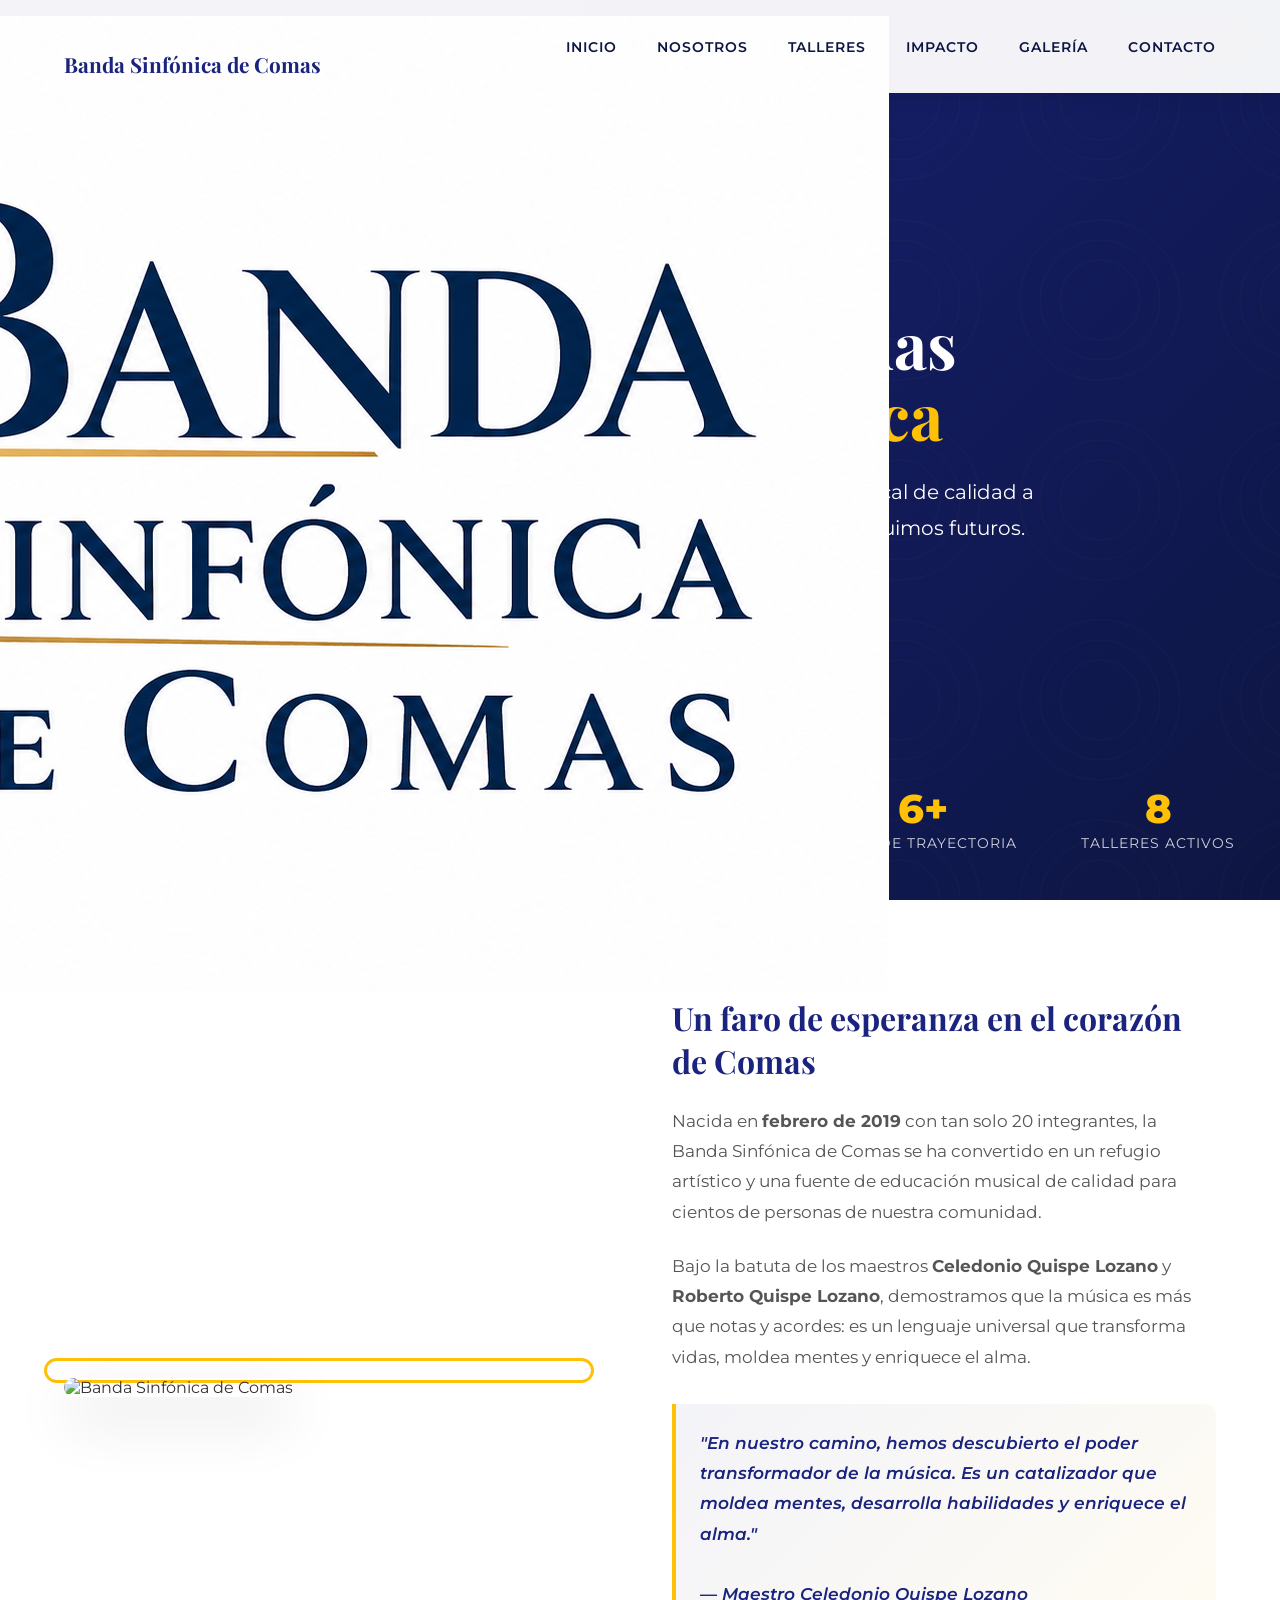
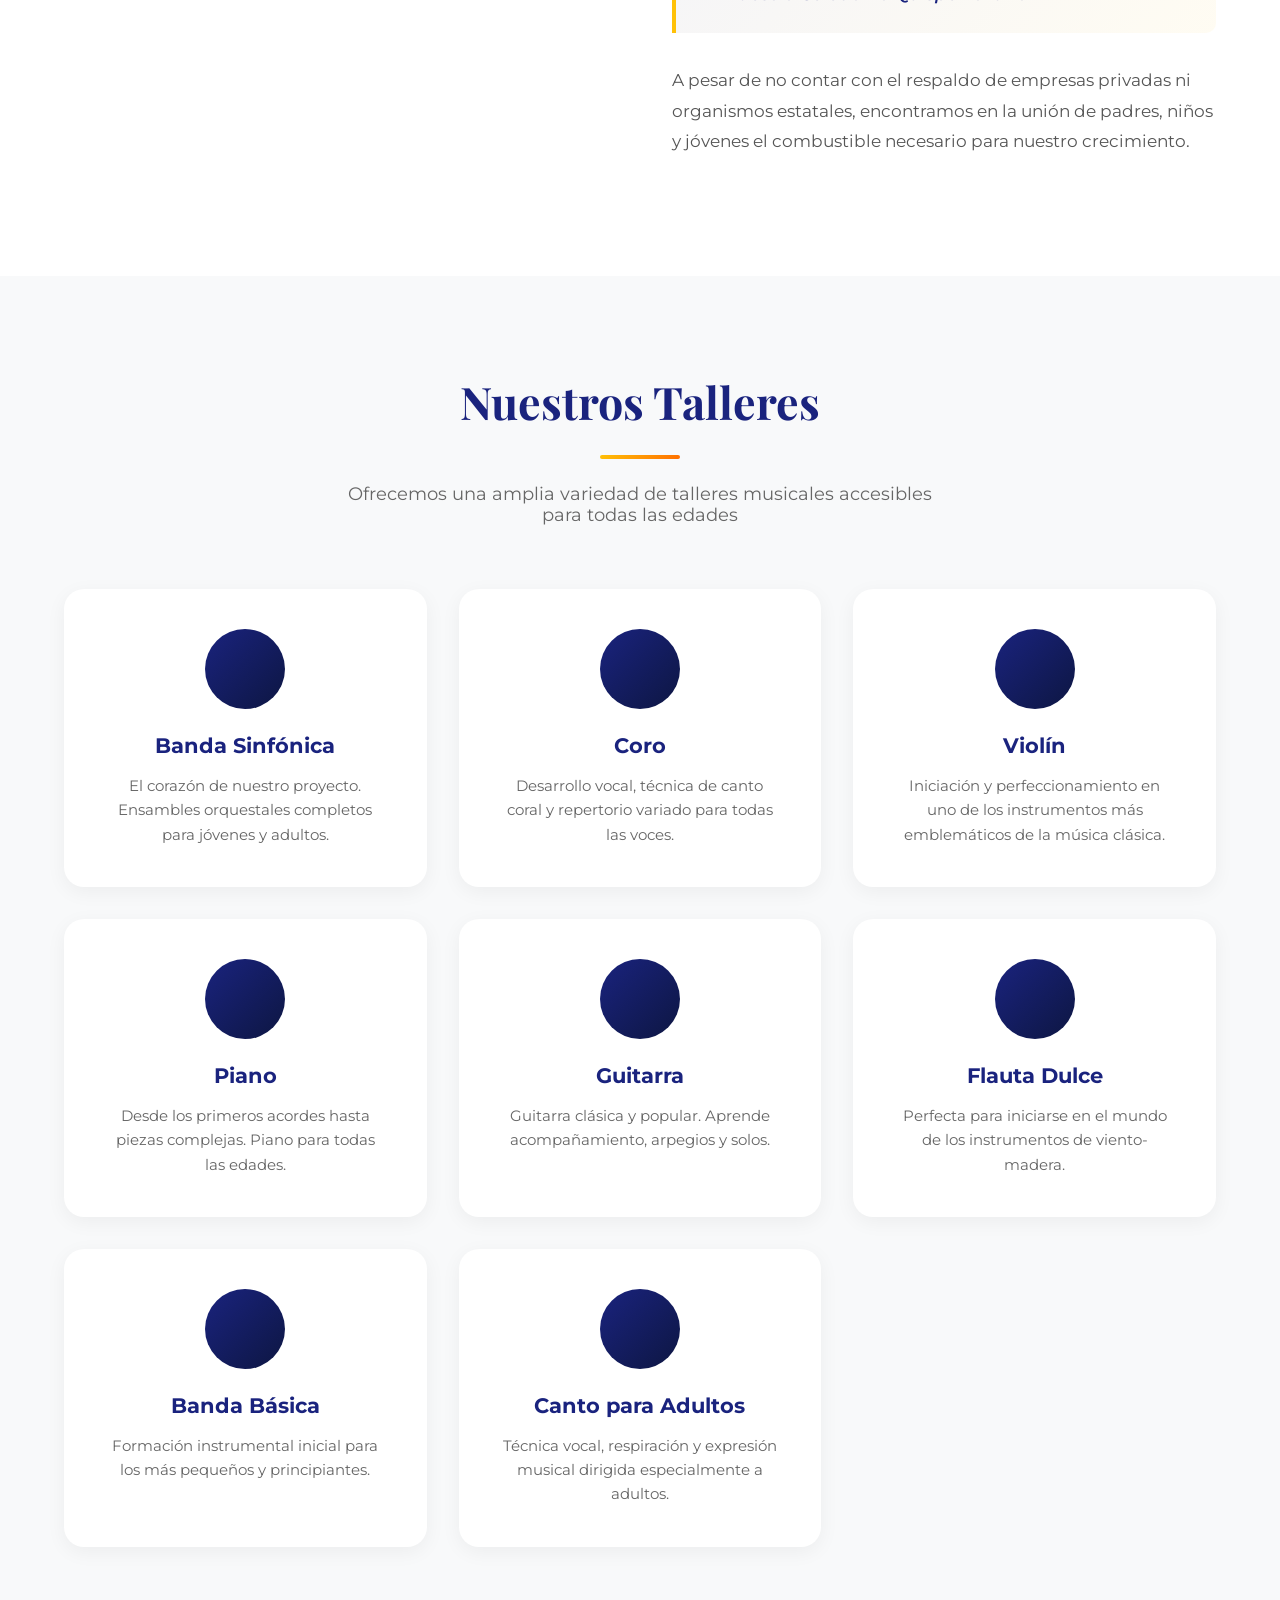
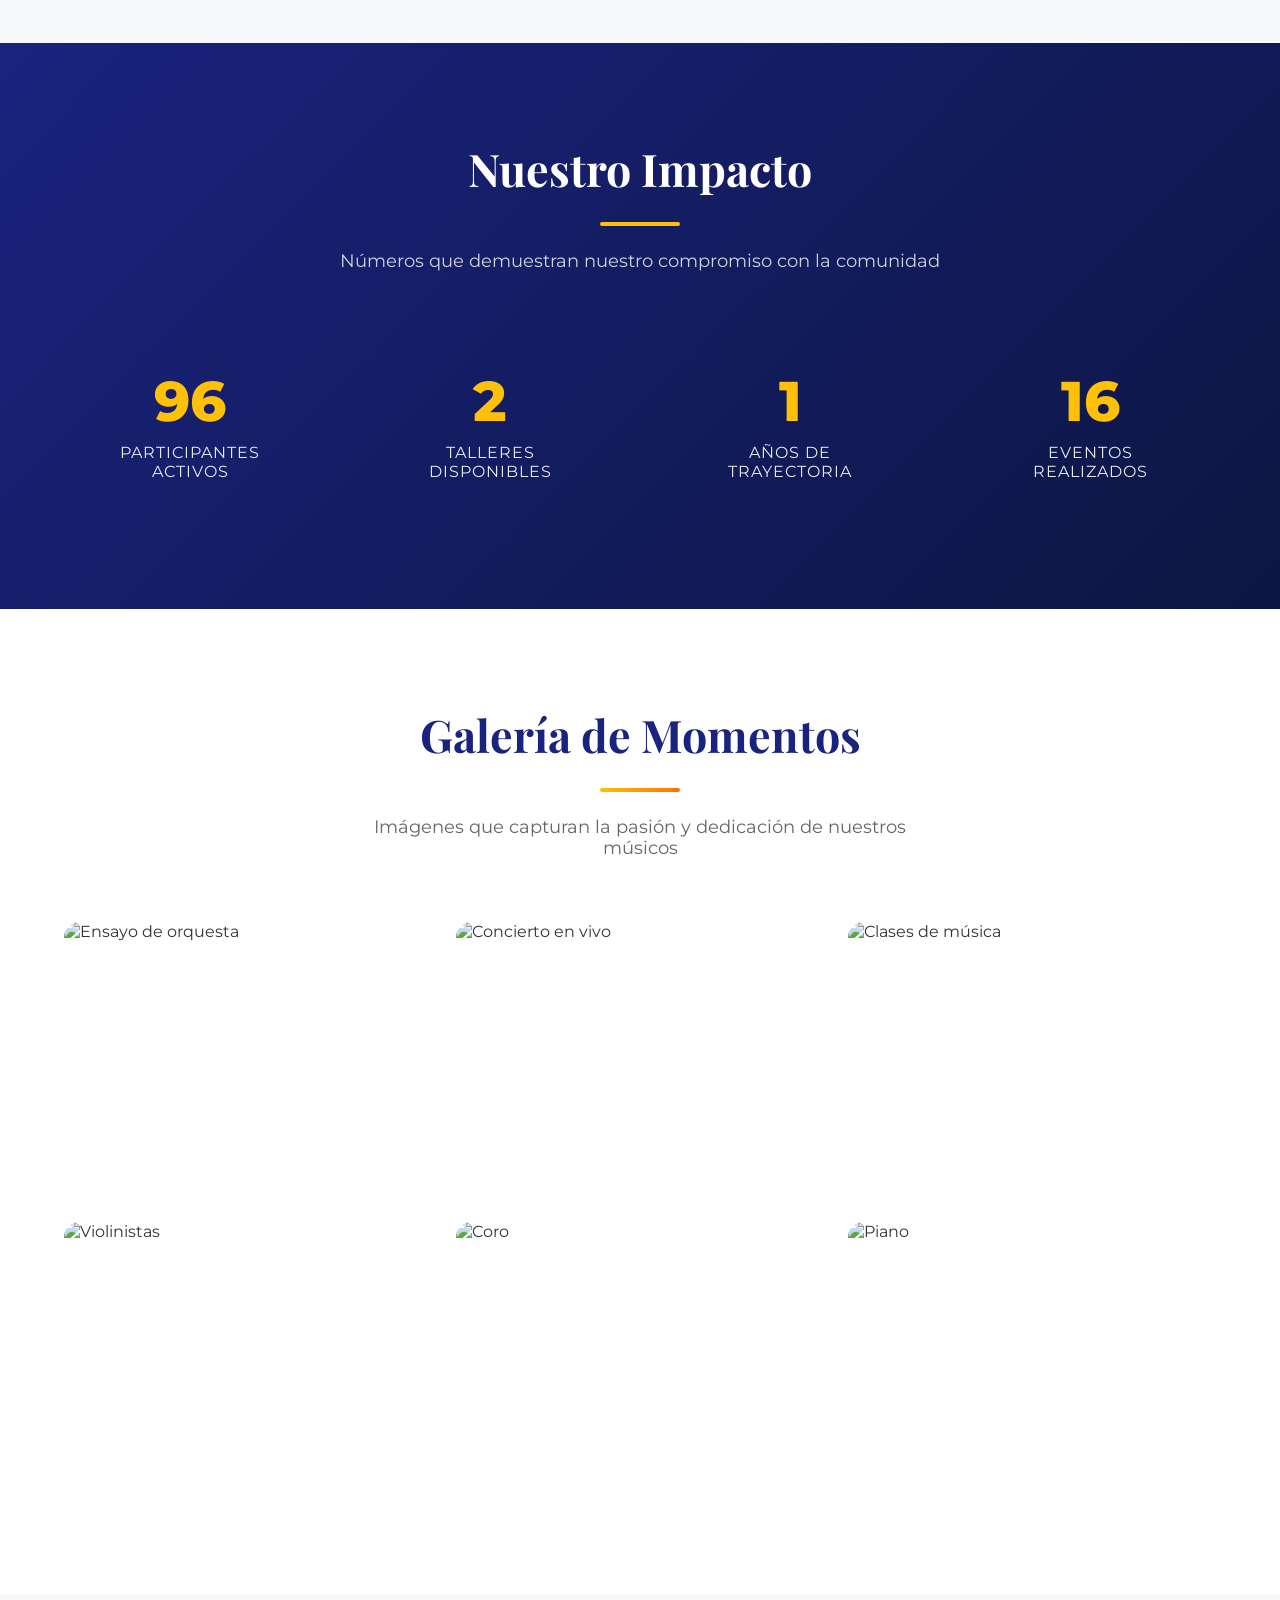
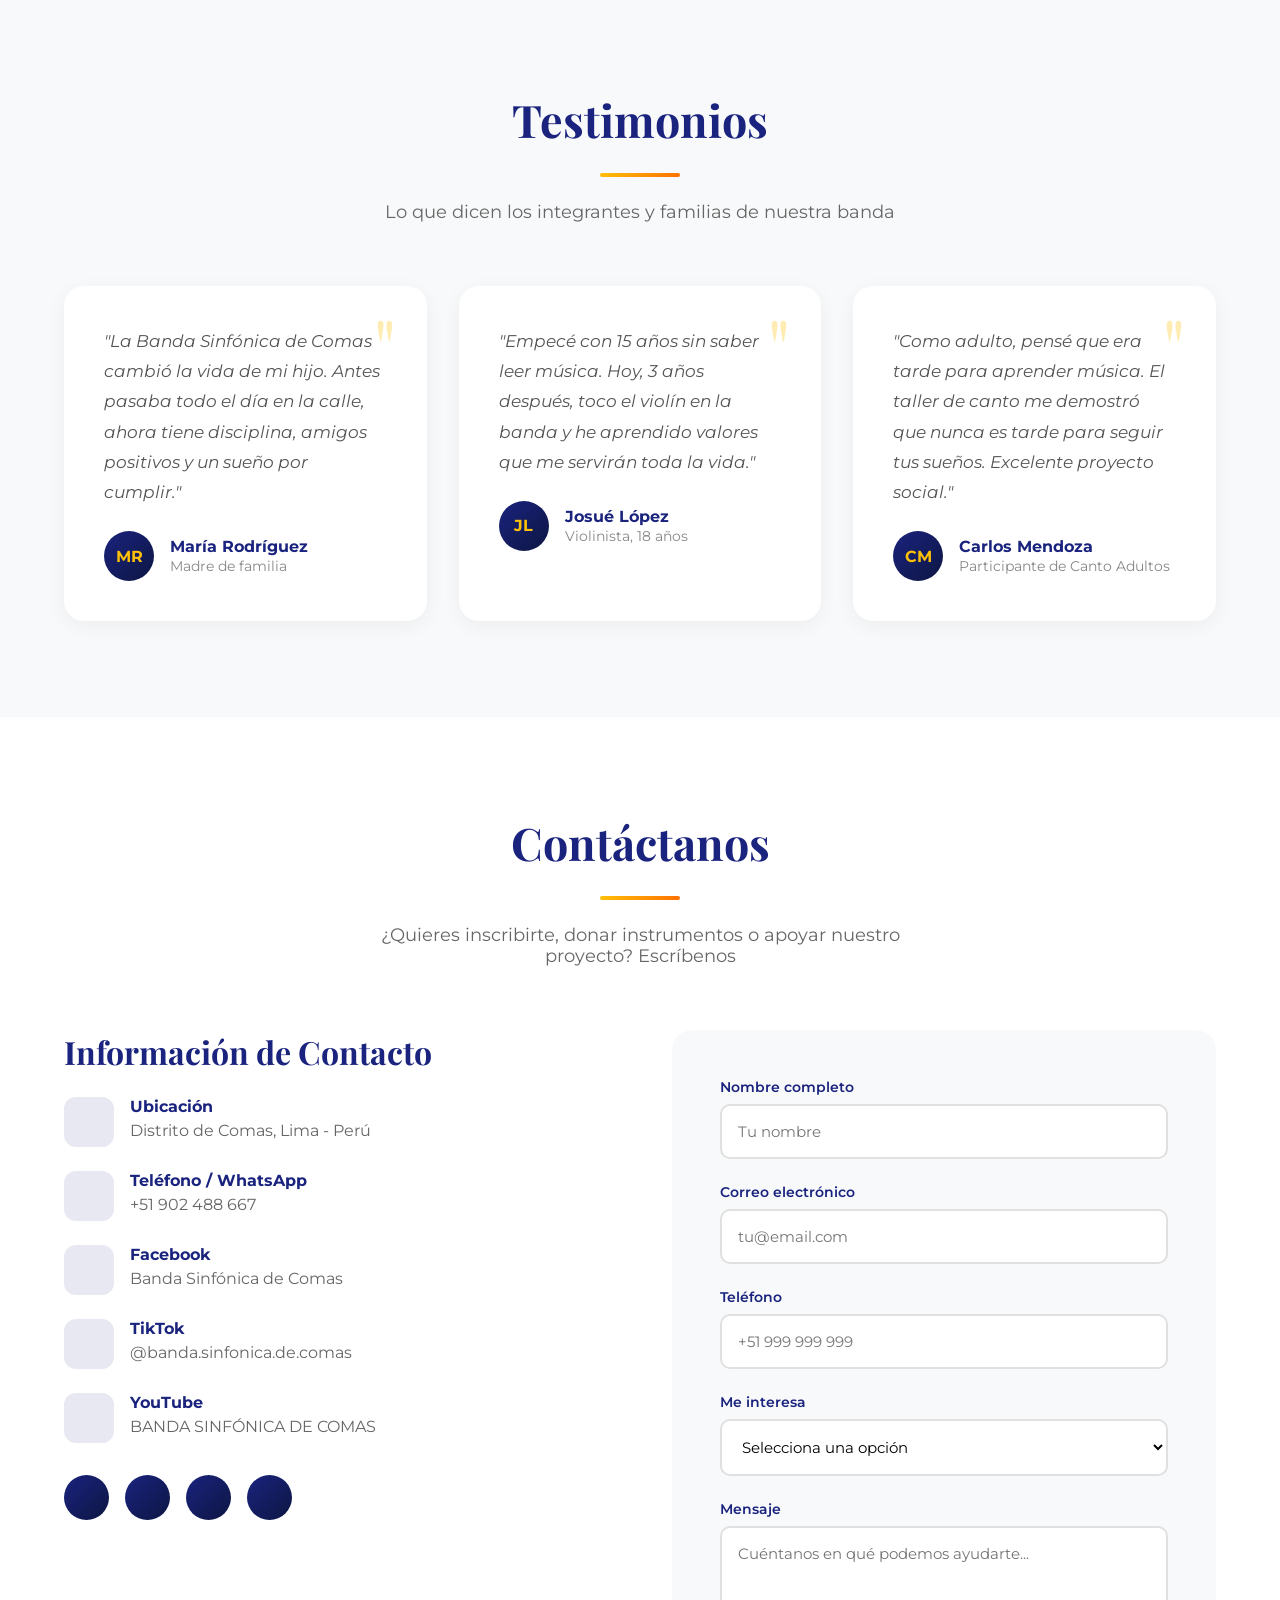
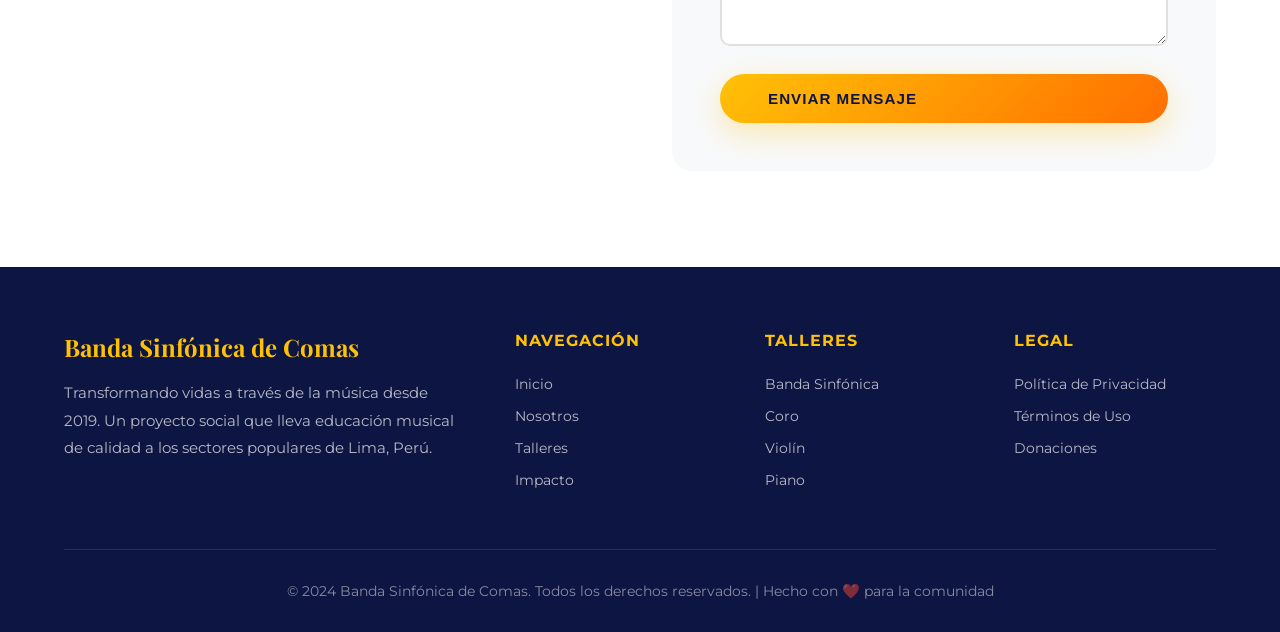
==== index.html @ 69dbe221 "Add files via upload" ====
<!DOCTYPE html>
<html lang="es">

<head>
    <meta charset="UTF-8">
    <meta name="viewport" content="width=device-width, initial-scale=1.0">
    <title>Banda Sinfónica de Comas | Transformando vidas a través de la música</title>
    <link
        href="https://fonts.googleapis.com/css2?family=Montserrat:wght@300;400;600;700;800&family=Playfair+Display:wght@400;700&display=swap"
        rel="stylesheet">

    <link rel="stylesheet" href="./estilos.css">

</head>

<body>

    <!-- Navegación -->
    <nav class="navbar" id="navbar">
        <div class="nav-container">
            <a href="#" class="logo">
                <div class="logo-icon">
                    <img src="./logo.png" alt="Logo" />
                </div>
                <div class="logo-text">
                    Banda Sinfónica de Comas
                </div>
            </a>

            <ul class="nav-links">
                <li><a href="#inicio">Inicio</a></li>
                <li><a href="#nosotros">Nosotros</a></li>
                <li><a href="#talleres">Talleres</a></li>
                <li><a href="#impacto">Impacto</a></li>
                <li><a href="#galeria">Galería</a></li>
                <li><a href="#contacto">Contacto</a></li>
            </ul>

            <div class="mobile-menu" onclick="toggleMenu()">
                <i class="fas fa-bars"></i>
            </div>
        </div>
    </nav>

    <!-- Mobile Menu -->
    <div class="mobile-nav" id="mobileNav">
        <div class="close-menu" onclick="toggleMenu()">
            <i class="fas fa-times"></i>
        </div>
        <a href="#inicio" onclick="toggleMenu()">Inicio</a>
        <a href="#nosotros" onclick="toggleMenu()">Nosotros</a>
        <a href="#talleres" onclick="toggleMenu()">Talleres</a>
        <a href="#impacto" onclick="toggleMenu()">Impacto</a>
        <a href="#galeria" onclick="toggleMenu()">Galería</a>
        <a href="#contacto" onclick="toggleMenu()">Contacto</a>
    </div>

    <!-- Hero Section -->
    <section class="hero" id="inicio">
        <div class="hero-content">
            <div class="hero-badge">🎵 Proyecto Social desde 2019</div>
            <h1>
                Transformando vidas
                <span>a través de la música</span>
            </h1>
            <p>
                En el corazón de Comas, Lima-Perú, ofrecemos educación musical de calidad
                a bajo costo para niños, jóvenes y adultos. Más que notas, construimos futuros.
            </p>
            <div class="hero-buttons">
                <a href="#talleres" class="btn btn-primary">
                    <i class="fas fa-guitar"></i> Ver Talleres
                </a>
                <a href="#contacto" class="btn btn-outline">
                    <i class="fas fa-heart"></i> Donar / Apoyar
                </a>
            </div>
        </div>

        <div class="hero-stats">
            <div class="stat">
                <span class="stat-number">300+</span>
                <span class="stat-label">Participantes</span>
            </div>
            <div class="stat">
                <span class="stat-number">6+</span>
                <span class="stat-label">Años de trayectoria</span>
            </div>
            <div class="stat">
                <span class="stat-number">8</span>
                <span class="stat-label">Talleres activos</span>
            </div>
        </div>
    </section>

    <!-- Nosotros -->
    <section class="about" id="nosotros">
        <div class="container">
            <div class="about-grid">
                <div class="about-image reveal">
                    <img src="https://images.unsplash.com/photo-1514117445516-2ecfc9c4ec90?w=800&q=80"
                        alt="Banda Sinfónica de Comas">
                </div>
                <div class="about-content reveal">
                    <h3>Un faro de esperanza en el corazón de Comas</h3>
                    <p>
                        Nacida en <strong>febrero de 2019</strong> con tan solo 20 integrantes, la Banda Sinfónica de
                        Comas
                        se ha convertido en un refugio artístico y una fuente de educación musical de calidad para
                        cientos de personas de nuestra comunidad.
                    </p>
                    <p>
                        Bajo la batuta de los maestros <strong>Celedonio Quispe Lozano</strong> y
                        <strong>Roberto Quispe Lozano</strong>, demostramos que la música es más que notas y acordes:
                        es un lenguaje universal que transforma vidas, moldea mentes y enriquece el alma.
                    </p>
                    <div class="highlight-box">
                        <p>
                            "En nuestro camino, hemos descubierto el poder transformador de la música.
                            Es un catalizador que moldea mentes, desarrolla habilidades y enriquece el alma."
                            <br><br>
                            — Maestro Celedonio Quispe Lozano
                        </p>
                    </div>
                    <p>
                        A pesar de no contar con el respaldo de empresas privadas ni organismos estatales,
                        encontramos en la unión de padres, niños y jóvenes el combustible necesario para nuestro
                        crecimiento.
                    </p>
                </div>
            </div>
        </div>
    </section>

    <!-- Talleres -->
    <section class="talleres" id="talleres">
        <div class="container">
            <div class="section-header reveal">
                <h2>Nuestros Talleres</h2>
                <div class="divider"></div>
                <p>Ofrecemos una amplia variedad de talleres musicales accesibles para todas las edades</p>
            </div>

            <div class="talleres-grid">
                <div class="taller-card reveal">
                    <div class="taller-icon">
                        <i class="fas fa-drum"></i>
                    </div>
                    <h3>Banda Sinfónica</h3>
                    <p>El corazón de nuestro proyecto. Ensambles orquestales completos para jóvenes y adultos.</p>
                </div>

                <div class="taller-card reveal">
                    <div class="taller-icon">
                        <i class="fas fa-users"></i>
                    </div>
                    <h3>Coro</h3>
                    <p>Desarrollo vocal, técnica de canto coral y repertorio variado para todas las voces.</p>
                </div>

                <div class="taller-card reveal">
                    <div class="taller-icon">
                        <i class="fas fa-music"></i>
                    </div>
                    <h3>Violín</h3>
                    <p>Iniciación y perfeccionamiento en uno de los instrumentos más emblemáticos de la música clásica.
                    </p>
                </div>

                <div class="taller-card reveal">
                    <div class="taller-icon">
                        <i class="fas fa-keyboard"></i>
                    </div>
                    <h3>Piano</h3>
                    <p>Desde los primeros acordes hasta piezas complejas. Piano para todas las edades.</p>
                </div>

                <div class="taller-card reveal">
                    <div class="taller-icon">
                        <i class="fas fa-guitar"></i>
                    </div>
                    <h3>Guitarra</h3>
                    <p>Guitarra clásica y popular. Aprende acompañamiento, arpegios y solos.</p>
                </div>

                <div class="taller-card reveal">
                    <div class="taller-icon">
                        <i class="fas fa-wind"></i>
                    </div>
                    <h3>Flauta Dulce</h3>
                    <p>Perfecta para iniciarse en el mundo de los instrumentos de viento-madera.</p>
                </div>

                <div class="taller-card reveal">
                    <div class="taller-icon">
                        <i class="fas fa-star"></i>
                    </div>
                    <h3>Banda Básica</h3>
                    <p>Formación instrumental inicial para los más pequeños y principiantes.</p>
                </div>

                <div class="taller-card reveal">
                    <div class="taller-icon">
                        <i class="fas fa-microphone-alt"></i>
                    </div>
                    <h3>Canto para Adultos</h3>
                    <p>Técnica vocal, respiración y expresión musical dirigida especialmente a adultos.</p>
                </div>
            </div>
        </div>
    </section>

    <!-- Impacto -->
    <section class="impacto" id="impacto">
        <div class="container">
            <div class="section-header reveal">
                <h2>Nuestro Impacto</h2>
                <div class="divider" style="background: var(--secondary);"></div>
                <p style="color: rgba(255,255,255,0.8);">Números que demuestran nuestro compromiso con la comunidad</p>
            </div>

            <div class="impacto-grid">
                <div class="impacto-item reveal">
                    <span class="impacto-number" data-target="300">0</span>
                    <span class="impacto-label">Participantes Activos</span>
                </div>
                <div class="impacto-item reveal">
                    <span class="impacto-number" data-target="8">0</span>
                    <span class="impacto-label">Talleres Disponibles</span>
                </div>
                <div class="impacto-item reveal">
                    <span class="impacto-number" data-target="6">0</span>
                    <span class="impacto-label">Años de Trayectoria</span>
                </div>
                <div class="impacto-item reveal">
                    <span class="impacto-number" data-target="50">0</span>
                    <span class="impacto-label">Eventos Realizados</span>
                </div>
            </div>
        </div>
    </section>

    <!-- Galería -->
    <section class="galeria" id="galeria">
        <div class="container">
            <div class="section-header reveal">
                <h2>Galería de Momentos</h2>
                <div class="divider"></div>
                <p>Imágenes que capturan la pasión y dedicación de nuestros músicos</p>
            </div>

            <div class="gallery-grid">
                <div class="gallery-item reveal">
                    <img src="https://images.unsplash.com/photo-1465847899078-b413929f7120?w=600&q=80"
                        alt="Ensayo de orquesta">
                    <div class="gallery-overlay">
                        <h4>Ensayos Generales</h4>
                        <p>Preparación constante para cada presentación</p>
                    </div>
                </div>

                <div class="gallery-item reveal">
                    <img src="https://images.unsplash.com/photo-1511671782779-c97d3d27a1d4?w=600&q=80"
                        alt="Concierto en vivo">
                    <div class="gallery-overlay">
                        <h4>Presentaciones en Vivo</h4>
                        <p>Llevando nuestra música a cada rincón de Lima</p>
                    </div>
                </div>

                <div class="gallery-item reveal">
                    <img src="https://images.unsplash.com/photo-1493225457124-a3eb161ffa5f?w=600&q=80"
                        alt="Clases de música">
                    <div class="gallery-overlay">
                        <h4>Clases y Talleres</h4>
                        <p>Educación musical de calidad para todos</p>
                    </div>
                </div>

                <div class="gallery-item reveal">
                    <img src="https://images.unsplash.com/photo-1507838153414-b4b713384a76?w=600&q=80"
                        alt="Violinistas">
                    <div class="gallery-overlay">
                        <h4>Sección de Cuerdas</h4>
                        <p>Talento y dedicación en cada nota</p>
                    </div>
                </div>

                <div class="gallery-item reveal">
                    <img src="https://images.unsplash.com/photo-1514320291840-2e0a9bf2a9ae?w=600&q=80" alt="Coro">
                    <div class="gallery-overlay">
                        <h4>Coro Sinfónico</h4>
                        <p>Voces que unen corazones</p>
                    </div>
                </div>

                <div class="gallery-item reveal">
                    <img src="https://images.unsplash.com/photo-1520523839897-bd0b52f945a0?w=600&q=80" alt="Piano">
                    <div class="gallery-overlay">
                        <h4>Clases de Piano</h4>
                        <p>Desde las primeras notas hasta el virtuosismo</p>
                    </div>
                </div>
            </div>
        </div>
    </section>

    <!-- Testimonios -->
    <section class="testimonios">
        <div class="container">
            <div class="section-header reveal">
                <h2>Testimonios</h2>
                <div class="divider"></div>
                <p>Lo que dicen los integrantes y familias de nuestra banda</p>
            </div>

            <div class="testimonios-grid">
                <div class="testimonio-card reveal">
                    <p class="testimonio-text">
                        "La Banda Sinfónica de Comas cambió la vida de mi hijo. Antes pasaba todo el día en la calle,
                        ahora tiene disciplina, amigos positivos y un sueño por cumplir."
                    </p>
                    <div class="testimonio-author">
                        <div class="author-avatar">MR</div>
                        <div class="author-info">
                            <h4>María Rodríguez</h4>
                            <span>Madre de familia</span>
                        </div>
                    </div>
                </div>

                <div class="testimonio-card reveal">
                    <p class="testimonio-text">
                        "Empecé con 15 años sin saber leer música. Hoy, 3 años después, toco el violín en la banda
                        y he aprendido valores que me servirán toda la vida."
                    </p>
                    <div class="testimonio-author">
                        <div class="author-avatar">JL</div>
                        <div class="author-info">
                            <h4>Josué López</h4>
                            <span>Violinista, 18 años</span>
                        </div>
                    </div>
                </div>

                <div class="testimonio-card reveal">
                    <p class="testimonio-text">
                        "Como adulto, pensé que era tarde para aprender música. El taller de canto me demostró
                        que nunca es tarde para seguir tus sueños. Excelente proyecto social."
                    </p>
                    <div class="testimonio-author">
                        <div class="author-avatar">CM</div>
                        <div class="author-info">
                            <h4>Carlos Mendoza</h4>
                            <span>Participante de Canto Adultos</span>
                        </div>
                    </div>
                </div>
            </div>
        </div>
    </section>

    <!-- Contacto -->
    <section class="contacto" id="contacto">
        <div class="container">
            <div class="section-header reveal">
                <h2>Contáctanos</h2>
                <div class="divider"></div>
                <p>¿Quieres inscribirte, donar instrumentos o apoyar nuestro proyecto? Escríbenos</p>
            </div>

            <div class="contacto-grid">
                <div class="contacto-info reveal">
                    <h3>Información de Contacto</h3>

                    <div class="contacto-item">
                        <div class="contacto-icon">
                            <i class="fas fa-map-marker-alt"></i>
                        </div>
                        <div class="contacto-text">
                            <h4>Ubicación</h4>
                            <p>Distrito de Comas, Lima - Perú</p>
                        </div>
                    </div>

                    <div class="contacto-item">
                        <div class="contacto-icon">
                            <i class="fas fa-phone"></i>
                        </div>
                        <div class="contacto-text">
                            <h4>Teléfono / WhatsApp</h4>
                            <a href="https://wa.me/51902488667" target="_blank">+51 902 488 667</a>
                        </div>
                    </div>

                    <div class="contacto-item">
                        <div class="contacto-icon">
                            <i class="fab fa-facebook"></i>
                        </div>
                        <div class="contacto-text">
                            <h4>Facebook</h4>
                            <a href="https://www.facebook.com/search/top?q=banda%20sinf%C3%B3nica%20de%20comas"
                                target="_blank">
                                Banda Sinfónica de Comas
                            </a>
                        </div>
                    </div>

                    <div class="contacto-item">
                        <div class="contacto-icon">
                            <i class="fab fa-tiktok"></i>
                        </div>
                        <div class="contacto-text">
                            <h4>TikTok</h4>
                            <a href="https://www.tiktok.com/@banda.sinfonica.de.comas" target="_blank">
                                @banda.sinfonica.de.comas
                            </a>
                        </div>
                    </div>

                    <div class="contacto-item">
                        <div class="contacto-icon">
                            <i class="fab fa-youtube"></i>
                        </div>
                        <div class="contacto-text">
                            <h4>YouTube</h4>
                            <a href="https://www.youtube.com/channel/UCjoIPfebuWltuipeclLZZ3A" target="_blank">
                                BANDA SINFÓNICA DE COMAS
                            </a>
                        </div>
                    </div>

                    <div class="social-links">
                        <a href="https://www.facebook.com/search/top?q=banda%20sinf%C3%B3nica%20de%20comas"
                            target="_blank">
                            <i class="fab fa-facebook-f"></i>
                        </a>
                        <a href="https://www.tiktok.com/@banda.sinfonica.de.comas" target="_blank">
                            <i class="fab fa-tiktok"></i>
                        </a>
                        <a href="https://www.youtube.com/channel/UCjoIPfebuWltuipeclLZZ3A" target="_blank">
                            <i class="fab fa-youtube"></i>
                        </a>
                        <a href="https://wa.me/51902488667" target="_blank">
                            <i class="fab fa-whatsapp"></i>
                        </a>
                    </div>
                </div>

                <div class="contacto-form reveal">
                    <form id="contactForm" onsubmit="handleSubmit(event)">
                        <div class="form-group">
                            <label for="nombre">Nombre completo</label>
                            <input type="text" id="nombre" name="nombre" required placeholder="Tu nombre">
                        </div>

                        <div class="form-group">
                            <label for="email">Correo electrónico</label>
                            <input type="email" id="email" name="email" required placeholder="tu@email.com">
                        </div>

                        <div class="form-group">
                            <label for="telefono">Teléfono</label>
                            <input type="tel" id="telefono" name="telefono" placeholder="+51 999 999 999">
                        </div>

                        <div class="form-group">
                            <label for="interes">Me interesa</label>
                            <select id="interes" name="interes" required>
                                <option value="">Selecciona una opción</option>
                                <option value="inscripcion">Inscribirme en un taller</option>
                                <option value="donacion">Donar instrumentos / apoyo</option>
                                <option value="voluntariado">Ser voluntario</option>
                                <option value="contratacion">Contratar para evento</option>
                                <option value="otros">Otros</option>
                            </select>
                        </div>

                        <div class="form-group">
                            <label for="mensaje">Mensaje</label>
                            <textarea id="mensaje" name="mensaje" required
                                placeholder="Cuéntanos en qué podemos ayudarte..."></textarea>
                        </div>

                        <button type="submit" class="btn btn-primary"
                            style="width: 100%; border: none; cursor: pointer;">
                            <i class="fas fa-paper-plane"></i> Enviar Mensaje
                        </button>
                    </form>
                </div>
            </div>
        </div>
    </section>

    <!-- Footer -->
    <footer>
        <div class="container">
            <div class="footer-grid">
                <div class="footer-brand">
                    <h3>Banda Sinfónica de Comas</h3>
                    <p>
                        Transformando vidas a través de la música desde 2019.
                        Un proyecto social que lleva educación musical de calidad a los sectores populares de Lima,
                        Perú.
                    </p>
                </div>

                <div class="footer-links">
                    <h4>Navegación</h4>
                    <ul>
                        <li><a href="#inicio">Inicio</a></li>
                        <li><a href="#nosotros">Nosotros</a></li>
                        <li><a href="#talleres">Talleres</a></li>
                        <li><a href="#impacto">Impacto</a></li>
                    </ul>
                </div>

                <div class="footer-links">
                    <h4>Talleres</h4>
                    <ul>
                        <li><a href="#talleres">Banda Sinfónica</a></li>
                        <li><a href="#talleres">Coro</a></li>
                        <li><a href="#talleres">Violín</a></li>
                        <li><a href="#talleres">Piano</a></li>
                    </ul>
                </div>

                <div class="footer-links">
                    <h4>Legal</h4>
                    <ul>
                        <li><a href="#">Política de Privacidad</a></li>
                        <li><a href="#">Términos de Uso</a></li>
                        <li><a href="#">Donaciones</a></li>
                    </ul>
                </div>
            </div>

            <div class="footer-bottom">
                <p>© 2024 Banda Sinfónica de Comas. Todos los derechos reservados. | Hecho con ❤️ para la comunidad</p>
            </div>
        </div>
    </footer>

    <script>
        // Navbar scroll effect
        window.addEventListener('scroll', function () {
            const navbar = document.getElementById('navbar');
            if (window.scrollY > 50) {
                navbar.classList.add('scrolled');
            } else {
                navbar.classList.remove('scrolled');
            }
        });

        // Mobile menu toggle
        function toggleMenu() {
            document.getElementById('mobileNav').classList.toggle('active');
        }

        // Smooth scroll
        document.querySelectorAll('a[href^="#"]').forEach(anchor => {
            anchor.addEventListener('click', function (e) {
                e.preventDefault();
                const target = document.querySelector(this.getAttribute('href'));
                if (target) {
                    target.scrollIntoView({ behavior: 'smooth', block: 'start' });
                }
            });
        });

        // Scroll reveal animation
        const revealElements = document.querySelectorAll('.reveal');

        const revealOnScroll = () => {
            revealElements.forEach(element => {
                const elementTop = element.getBoundingClientRect().top;
                const windowHeight = window.innerHeight;

                if (elementTop < windowHeight - 100) {
                    element.classList.add('active');
                }
            });
        };

        window.addEventListener('scroll', revealOnScroll);
        window.addEventListener('load', revealOnScroll);

        // Counter animation
        const counters = document.querySelectorAll('.impacto-number');
        let hasAnimated = false;

        const animateCounters = () => {
            const section = document.querySelector('.impacto');
            const sectionTop = section.getBoundingClientRect().top;
            const windowHeight = window.innerHeight;

            if (sectionTop < windowHeight - 100 && !hasAnimated) {
                hasAnimated = true;
                counters.forEach(counter => {
                    const target = parseInt(counter.getAttribute('data-target'));
                    const duration = 2000;
                    const increment = target / (duration / 16);
                    let current = 0;

                    const updateCounter = () => {
                        current += increment;
                        if (current < target) {
                            counter.textContent = Math.floor(current);
                            requestAnimationFrame(updateCounter);
                        } else {
                            counter.textContent = target + (target === 300 ? '+' : '+');
                        }
                    };

                    updateCounter();
                });
            }
        };

        window.addEventListener('scroll', animateCounters);

        // Form submission
        function handleSubmit(e) {
            e.preventDefault();
            const formData = new FormData(e.target);
            const data = Object.fromEntries(formData);

            // Simular envío
            const btn = e.target.querySelector('button[type="submit"]');
            const originalText = btn.innerHTML;
            btn.innerHTML = '<i class="fas fa-spinner fa-spin"></i> Enviando...';
            btn.disabled = true;

            setTimeout(() => {
                alert('¡Gracias por tu mensaje! Nos pondremos en contacto contigo pronto.\n\n(Nota: Este es un formulario de demostración. Para contacto real, usa WhatsApp: 902488667)');
                btn.innerHTML = originalText;
                btn.disabled = false;
                e.target.reset();
            }, 1500);
        }
    </script>
</body>

</html>
---- estilos.css ----
:root {
            --primary: #1a237e;
            --secondary: #ffc107;
            --accent: #ff6f00;
            --dark: #0d1642;
            --light: #f8f9fa;
            --white: #ffffff;
            --gradient: linear-gradient(135deg, #1a237e 0%, #0d1642 100%);
            --gradient-gold: linear-gradient(135deg, #ffc107 0%, #ff6f00 100%);
        }

        * {
            margin: 0;
            padding: 0;
            box-sizing: border-box;
        }

        body {
            font-family: 'Montserrat', sans-serif;
            color: #333;
            overflow-x: hidden;
            background: var(--light);
        }

        /* Navegación */
        .navbar {
            position: fixed;
            top: 0;
            width: 100%;
            background: rgba(255, 255, 255, 0.95);
            backdrop-filter: blur(10px);
            z-index: 1000;
            padding: 1rem 5%;
            box-shadow: 0 2px 20px rgba(0, 0, 0, 0.1);
            transition: all 0.3s ease;
        }

        .navbar.scrolled {
            padding: 0.5rem 5%;
            background: rgba(255, 255, 255, 0.98);
        }

        .nav-container {
            max-width: 1400px;
            margin: 0 auto;
            display: flex;
            justify-content: space-between;
            align-items: center;
        }

        .logo {
            display: grid;
            align-items: center;
            gap: 1rem;
            text-decoration: none;
        }

        .logo-icon {
            width: 40px;
            height: 20px;
            background: var(--gradient);
            border-radius: 50%;
            display: grid;
            align-items: center;
            justify-content: center;
            color: var(--secondary);
            font-size: 1.5rem;
            animation: none;
        }

        @keyframes pulse {

            0%,
            100% {
                transform: scale(1);
            }

            50% {
                transform: scale(1.05);
            }
        }

        .logo-text {
            font-family: 'Playfair Display', serif;
            font-size: 1.3rem;
            font-weight: 700;
            color: var(--primary);
            line-height: 1.2;
        }

        .logo-text span {
            display: block;
            font-size: 0.75rem;
            font-family: 'Montserrat', sans-serif;
            font-weight: 400;
            color: var(--accent);
            letter-spacing: 2px;
        }

        .nav-links {
            display: flex;
            gap: 2.5rem;
            list-style: none;
        }

        .nav-links a {
            text-decoration: none;
            color: var(--dark);
            font-weight: 600;
            font-size: 0.9rem;
            text-transform: uppercase;
            letter-spacing: 1px;
            position: relative;
            transition: color 0.3s;
        }

        .nav-links a::after {
            content: '';
            position: absolute;
            bottom: -5px;
            left: 0;
            width: 0;
            height: 2px;
            background: var(--secondary);
            transition: width 0.3s;
        }

        .nav-links a:hover::after {
            width: 100%;
        }

        .nav-links a:hover {
            color: var(--primary);
        }

        .mobile-menu {
            display: none;
            font-size: 1.5rem;
            cursor: pointer;
            color: var(--primary);
        }

        /* Hero Section */
        .hero {
            min-height: 100vh;
            background: var(--gradient);
            position: relative;
            display: flex;
            align-items: center;
            justify-content: center;
            overflow: hidden;
            padding-top: 80px;
        }

        .hero::before {
            content: '';
            position: absolute;
            top: 0;
            left: 0;
            right: 0;
            bottom: 0;
            background: url('data:image/svg+xml,<svg xmlns="http://www.w3.org/2000/svg" viewBox="0 0 100 100"><circle cx="50" cy="50" r="40" fill="none" stroke="rgba(255,193,7,0.1)" stroke-width="0.5"/><circle cx="50" cy="50" r="30" fill="none" stroke="rgba(255,193,7,0.1)" stroke-width="0.5"/><circle cx="50" cy="50" r="20" fill="none" stroke="rgba(255,193,7,0.1)" stroke-width="0.5"/></svg>');
            background-size: 200px;
            opacity: 0.3;
            animation: float 20s linear infinite;
        }

        @keyframes float {
            0% {
                transform: translateY(0) rotate(0deg);
            }

            100% {
                transform: translateY(-100px) rotate(360deg);
            }
        }

        .hero-content {
            position: relative;
            z-index: 2;
            text-align: center;
            color: var(--white);
            max-width: 900px;
            padding: 0 2rem;
        }

        .hero-badge {
            display: inline-block;
            background: rgba(255, 193, 7, 0.2);
            border: 1px solid var(--secondary);
            color: var(--secondary);
            padding: 0.5rem 1.5rem;
            border-radius: 50px;
            font-size: 0.85rem;
            font-weight: 600;
            letter-spacing: 2px;
            text-transform: uppercase;
            margin-bottom: 2rem;
            animation: fadeInDown 1s ease;
        }

        .hero h1 {
            font-family: 'Playfair Display', serif;
            font-size: 4rem;
            font-weight: 700;
            margin-bottom: 1.5rem;
            line-height: 1.1;
            animation: fadeInUp 1s ease 0.2s both;
        }

        .hero h1 span {
            color: var(--secondary);
            display: block;
        }

        .hero p {
            font-size: 1.25rem;
            line-height: 1.8;
            margin-bottom: 2.5rem;
            opacity: 0.9;
            animation: fadeInUp 1s ease 0.4s both;
        }

        .hero-buttons {
            display: flex;
            gap: 1.5rem;
            justify-content: center;
            animation: fadeInUp 1s ease 0.6s both;
        }

        .btn {
            padding: 1rem 2.5rem;
            border-radius: 50px;
            text-decoration: none;
            font-weight: 700;
            font-size: 0.95rem;
            letter-spacing: 1px;
            text-transform: uppercase;
            transition: all 0.3s ease;
            display: inline-flex;
            align-items: center;
            gap: 0.5rem;
        }

        .btn-primary {
            background: var(--gradient-gold);
            color: var(--dark);
            box-shadow: 0 10px 30px rgba(255, 193, 7, 0.3);
        }

        .btn-primary:hover {
            transform: translateY(-3px);
            box-shadow: 0 15px 40px rgba(255, 193, 7, 0.4);
        }

        .btn-outline {
            background: transparent;
            color: var(--white);
            border: 2px solid rgba(255, 255, 255, 0.3);
        }

        .btn-outline:hover {
            background: var(--white);
            color: var(--primary);
            transform: translateY(-3px);
        }

        .hero-stats {
            position: absolute;
            bottom: 3rem;
            left: 50%;
            transform: translateX(-50%);
            display: flex;
            gap: 4rem;
            z-index: 2;
            animation: fadeInUp 1s ease 0.8s both;
        }

        .stat {
            text-align: center;
            color: var(--white);
        }

        .stat-number {
            font-size: 2.5rem;
            font-weight: 800;
            color: var(--secondary);
            display: block;
        }

        .stat-label {
            font-size: 0.85rem;
            opacity: 0.8;
            text-transform: uppercase;
            letter-spacing: 1px;
        }

        @keyframes fadeInUp {
            from {
                opacity: 0;
                transform: translateY(30px);
            }

            to {
                opacity: 1;
                transform: translateY(0);
            }
        }

        @keyframes fadeInDown {
            from {
                opacity: 0;
                transform: translateY(-30px);
            }

            to {
                opacity: 1;
                transform: translateY(0);
            }
        }

        /* Secciones Generales */
        section {
            padding: 6rem 5%;
            position: relative;
        }

        .container {
            max-width: 1200px;
            margin: 0 auto;
        }

        .section-header {
            text-align: center;
            margin-bottom: 4rem;
        }

        .section-header h2 {
            font-family: 'Playfair Display', serif;
            font-size: 2.8rem;
            color: var(--primary);
            margin-bottom: 1rem;
        }

        .section-header p {
            color: #666;
            font-size: 1.1rem;
            max-width: 600px;
            margin: 0 auto;
        }

        .divider {
            width: 80px;
            height: 4px;
            background: var(--gradient-gold);
            margin: 1.5rem auto;
            border-radius: 2px;
        }

        /* About Section */
        .about {
            background: var(--white);
        }

        .about-grid {
            display: grid;
            grid-template-columns: 1fr 1fr;
            gap: 4rem;
            align-items: center;
        }

        .about-image {
            position: relative;
        }

        .about-image img {
            width: 100%;
            border-radius: 20px;
            box-shadow: 0 20px 60px rgba(0, 0, 0, 0.15);
        }

        .about-image::before {
            content: '';
            position: absolute;
            top: -20px;
            left: -20px;
            width: 100%;
            height: 100%;
            border: 3px solid var(--secondary);
            border-radius: 20px;
            z-index: -1;
        }

        .about-content h3 {
            font-family: 'Playfair Display', serif;
            font-size: 2rem;
            color: var(--primary);
            margin-bottom: 1.5rem;
        }

        .about-content p {
            color: #555;
            line-height: 1.8;
            margin-bottom: 1.5rem;
            font-size: 1.05rem;
        }

        .highlight-box {
            background: linear-gradient(135deg, rgba(26, 35, 126, 0.05) 0%, rgba(255, 193, 7, 0.05) 100%);
            border-left: 4px solid var(--secondary);
            padding: 1.5rem;
            border-radius: 0 10px 10px 0;
            margin: 2rem 0;
        }

        .highlight-box p {
            font-style: italic;
            color: var(--primary);
            font-weight: 600;
            margin: 0;
        }

        /* Talleres Section */
        .talleres {
            background: var(--light);
        }

        .talleres-grid {
            display: grid;
            grid-template-columns: repeat(auto-fit, minmax(280px, 1fr));
            gap: 2rem;
        }

        .taller-card {
            background: var(--white);
            border-radius: 20px;
            padding: 2.5rem;
            text-align: center;
            transition: all 0.3s ease;
            box-shadow: 0 5px 20px rgba(0, 0, 0, 0.05);
            position: relative;
            overflow: hidden;
        }

        .taller-card::before {
            content: '';
            position: absolute;
            top: 0;
            left: 0;
            width: 100%;
            height: 5px;
            background: var(--gradient-gold);
            transform: scaleX(0);
            transition: transform 0.3s;
        }

        .taller-card:hover::before {
            transform: scaleX(1);
        }

        .taller-card:hover {
            transform: translateY(-10px);
            box-shadow: 0 20px 40px rgba(0, 0, 0, 0.1);
        }

        .taller-icon {
            width: 80px;
            height: 80px;
            background: var(--gradient);
            border-radius: 50%;
            display: flex;
            align-items: center;
            justify-content: center;
            margin: 0 auto 1.5rem;
            color: var(--secondary);
            font-size: 2rem;
        }

        .taller-card h3 {
            color: var(--primary);
            margin-bottom: 1rem;
            font-size: 1.3rem;
        }

        .taller-card p {
            color: #666;
            font-size: 0.95rem;
            line-height: 1.6;
        }

        /* Impacto Section */
        .impacto {
            background: var(--gradient);
            color: var(--white);
            text-align: center;
        }

        .impacto h2 {
            color: var(--white);
        }

        .impacto-grid {
            display: grid;
            grid-template-columns: repeat(4, 1fr);
            gap: 3rem;
            margin-top: 3rem;
        }

        .impacto-item {
            padding: 2rem;
        }

        .impacto-number {
            font-size: 3.5rem;
            font-weight: 800;
            color: var(--secondary);
            display: block;
            margin-bottom: 0.5rem;
        }

        .impacto-label {
            font-size: 1rem;
            opacity: 0.9;
            text-transform: uppercase;
            letter-spacing: 1px;
        }

        /* Galería */
        .galeria {
            background: var(--white);
        }

        .gallery-grid {
            display: grid;
            grid-template-columns: repeat(auto-fit, minmax(300px, 1fr));
            gap: 1.5rem;
        }

        .gallery-item {
            position: relative;
            border-radius: 15px;
            overflow: hidden;
            aspect-ratio: 4/3;
            cursor: pointer;
        }

        .gallery-item img {
            width: 100%;
            height: 100%;
            object-fit: cover;
            transition: transform 0.5s;
        }

        .gallery-item:hover img {
            transform: scale(1.1);
        }

        .gallery-overlay {
            position: absolute;
            bottom: 0;
            left: 0;
            right: 0;
            background: linear-gradient(to top, rgba(26, 35, 126, 0.9), transparent);
            padding: 2rem 1.5rem 1.5rem;
            color: var(--white);
            transform: translateY(100%);
            transition: transform 0.3s;
        }

        .gallery-item:hover .gallery-overlay {
            transform: translateY(0);
        }

        /* Testimonios */
        .testimonios {
            background: var(--light);
        }

        .testimonios-grid {
            display: grid;
            grid-template-columns: repeat(auto-fit, minmax(350px, 1fr));
            gap: 2rem;
        }

        .testimonio-card {
            background: var(--white);
            padding: 2.5rem;
            border-radius: 20px;
            box-shadow: 0 5px 20px rgba(0, 0, 0, 0.05);
            position: relative;
        }

        .testimonio-card::before {
            content: '"';
            position: absolute;
            top: 20px;
            right: 30px;
            font-size: 5rem;
            color: var(--secondary);
            opacity: 0.3;
            font-family: 'Playfair Display', serif;
            line-height: 1;
        }

        .testimonio-text {
            font-style: italic;
            color: #555;
            line-height: 1.8;
            margin-bottom: 1.5rem;
            font-size: 1.05rem;
        }

        .testimonio-author {
            display: flex;
            align-items: center;
            gap: 1rem;
        }

        .author-avatar {
            width: 50px;
            height: 50px;
            border-radius: 50%;
            background: var(--gradient);
            display: flex;
            align-items: center;
            justify-content: center;
            color: var(--secondary);
            font-weight: 700;
        }

        .author-info h4 {
            color: var(--primary);
            font-size: 1rem;
        }

        .author-info span {
            color: #888;
            font-size: 0.85rem;
        }

        /* Contacto */
        .contacto {
            background: var(--white);
        }

        .contacto-grid {
            display: grid;
            grid-template-columns: 1fr 1fr;
            gap: 4rem;
        }

        .contacto-info h3 {
            font-family: 'Playfair Display', serif;
            font-size: 2rem;
            color: var(--primary);
            margin-bottom: 1.5rem;
        }

        .contacto-item {
            display: flex;
            align-items: flex-start;
            gap: 1rem;
            margin-bottom: 1.5rem;
        }

        .contacto-icon {
            width: 50px;
            height: 50px;
            background: rgba(26, 35, 126, 0.1);
            border-radius: 12px;
            display: flex;
            align-items: center;
            justify-content: center;
            color: var(--primary);
            font-size: 1.2rem;
            flex-shrink: 0;
        }

        .contacto-text h4 {
            color: var(--primary);
            margin-bottom: 0.3rem;
        }

        .contacto-text p,
        .contacto-text a {
            color: #666;
            text-decoration: none;
            transition: color 0.3s;
        }

        .contacto-text a:hover {
            color: var(--accent);
        }

        .social-links {
            display: flex;
            gap: 1rem;
            margin-top: 2rem;
        }

        .social-links a {
            width: 45px;
            height: 45px;
            border-radius: 50%;
            background: var(--gradient);
            color: var(--white);
            display: flex;
            align-items: center;
            justify-content: center;
            text-decoration: none;
            transition: all 0.3s;
            font-size: 1.1rem;
        }

        .social-links a:hover {
            transform: translateY(-5px);
            box-shadow: 0 10px 20px rgba(26, 35, 126, 0.3);
        }

        .contacto-form {
            background: var(--light);
            padding: 3rem;
            border-radius: 20px;
        }

        .form-group {
            margin-bottom: 1.5rem;
        }

        .form-group label {
            display: block;
            margin-bottom: 0.5rem;
            color: var(--primary);
            font-weight: 600;
            font-size: 0.9rem;
        }

        .form-group input,
        .form-group textarea,
        .form-group select {
            width: 100%;
            padding: 1rem;
            border: 2px solid #e0e0e0;
            border-radius: 10px;
            font-family: 'Montserrat', sans-serif;
            font-size: 0.95rem;
            transition: all 0.3s;
            background: var(--white);
        }

        .form-group input:focus,
        .form-group textarea:focus,
        .form-group select:focus {
            outline: none;
            border-color: var(--primary);
            box-shadow: 0 0 0 4px rgba(26, 35, 126, 0.1);
        }

        .form-group textarea {
            resize: vertical;
            min-height: 120px;
        }

        /* Footer */
        footer {
            background: var(--dark);
            color: var(--white);
            padding: 4rem 5% 2rem;
        }

        .footer-grid {
            display: grid;
            grid-template-columns: 2fr 1fr 1fr 1fr;
            gap: 3rem;
            margin-bottom: 3rem;
        }

        .footer-brand h3 {
            font-family: 'Playfair Display', serif;
            font-size: 1.5rem;
            margin-bottom: 1rem;
            color: var(--secondary);
        }

        .footer-brand p {
            color: rgba(255, 255, 255, 0.7);
            line-height: 1.8;
            font-size: 0.95rem;
        }

        .footer-links h4 {
            color: var(--secondary);
            margin-bottom: 1.5rem;
            font-size: 1rem;
            text-transform: uppercase;
            letter-spacing: 1px;
        }

        .footer-links ul {
            list-style: none;
        }

        .footer-links li {
            margin-bottom: 0.8rem;
        }

        .footer-links a {
            color: rgba(255, 255, 255, 0.7);
            text-decoration: none;
            transition: color 0.3s;
            font-size: 0.9rem;
        }

        .footer-links a:hover {
            color: var(--secondary);
        }

        .footer-bottom {
            border-top: 1px solid rgba(255, 255, 255, 0.1);
            padding-top: 2rem;
            text-align: center;
            color: rgba(255, 255, 255, 0.5);
            font-size: 0.9rem;
        }

        /* Animaciones de scroll */
        .reveal {
            opacity: 0;
            transform: translateY(30px);
            transition: all 0.8s ease;
        }

        .reveal.active {
            opacity: 1;
            transform: translateY(0);
        }

        /* Responsive */
        @media (max-width: 968px) {
            .nav-links {
                display: none;
            }

            .mobile-menu {
                display: block;
            }

            .hero h1 {
                font-size: 2.5rem;
            }

            .hero-stats {
                gap: 2rem;
            }

            .about-grid,
            .contacto-grid {
                grid-template-columns: 1fr;
            }

            .impacto-grid {
                grid-template-columns: repeat(2, 1fr);
            }

            .footer-grid {
                grid-template-columns: 1fr 1fr;
            }
        }

        @media (max-width: 600px) {
            .hero h1 {
                font-size: 2rem;
            }

            .hero-buttons {
                flex-direction: column;
                align-items: center;
            }

            .hero-stats {
                flex-direction: column;
                gap: 1.5rem;
                bottom: 2rem;
            }

            .impacto-grid {
                grid-template-columns: 1fr;
            }

            .footer-grid {
                grid-template-columns: 1fr;
            }

            section {
                padding: 4rem 5%;
            }
        }

        /* Mobile Menu Overlay */
        .mobile-nav {
            position: fixed;
            top: 0;
            left: 0;
            width: 100%;
            height: 100vh;
            background: var(--gradient);
            z-index: 2000;
            display: flex;
            flex-direction: column;
            align-items: center;
            justify-content: center;
            gap: 2rem;
            transform: translateX(100%);
            transition: transform 0.3s ease;
        }

        .mobile-nav.active {
            transform: translateX(0);
        }

        .mobile-nav a {
            color: var(--white);
            text-decoration: none;
            font-size: 1.5rem;
            font-weight: 600;
            text-transform: uppercase;
            letter-spacing: 2px;
        }

        .mobile-nav .close-menu {
            position: absolute;
            top: 2rem;
            right: 2rem;
            color: var(--white);
            font-size: 2rem;
            cursor: pointer;
        }
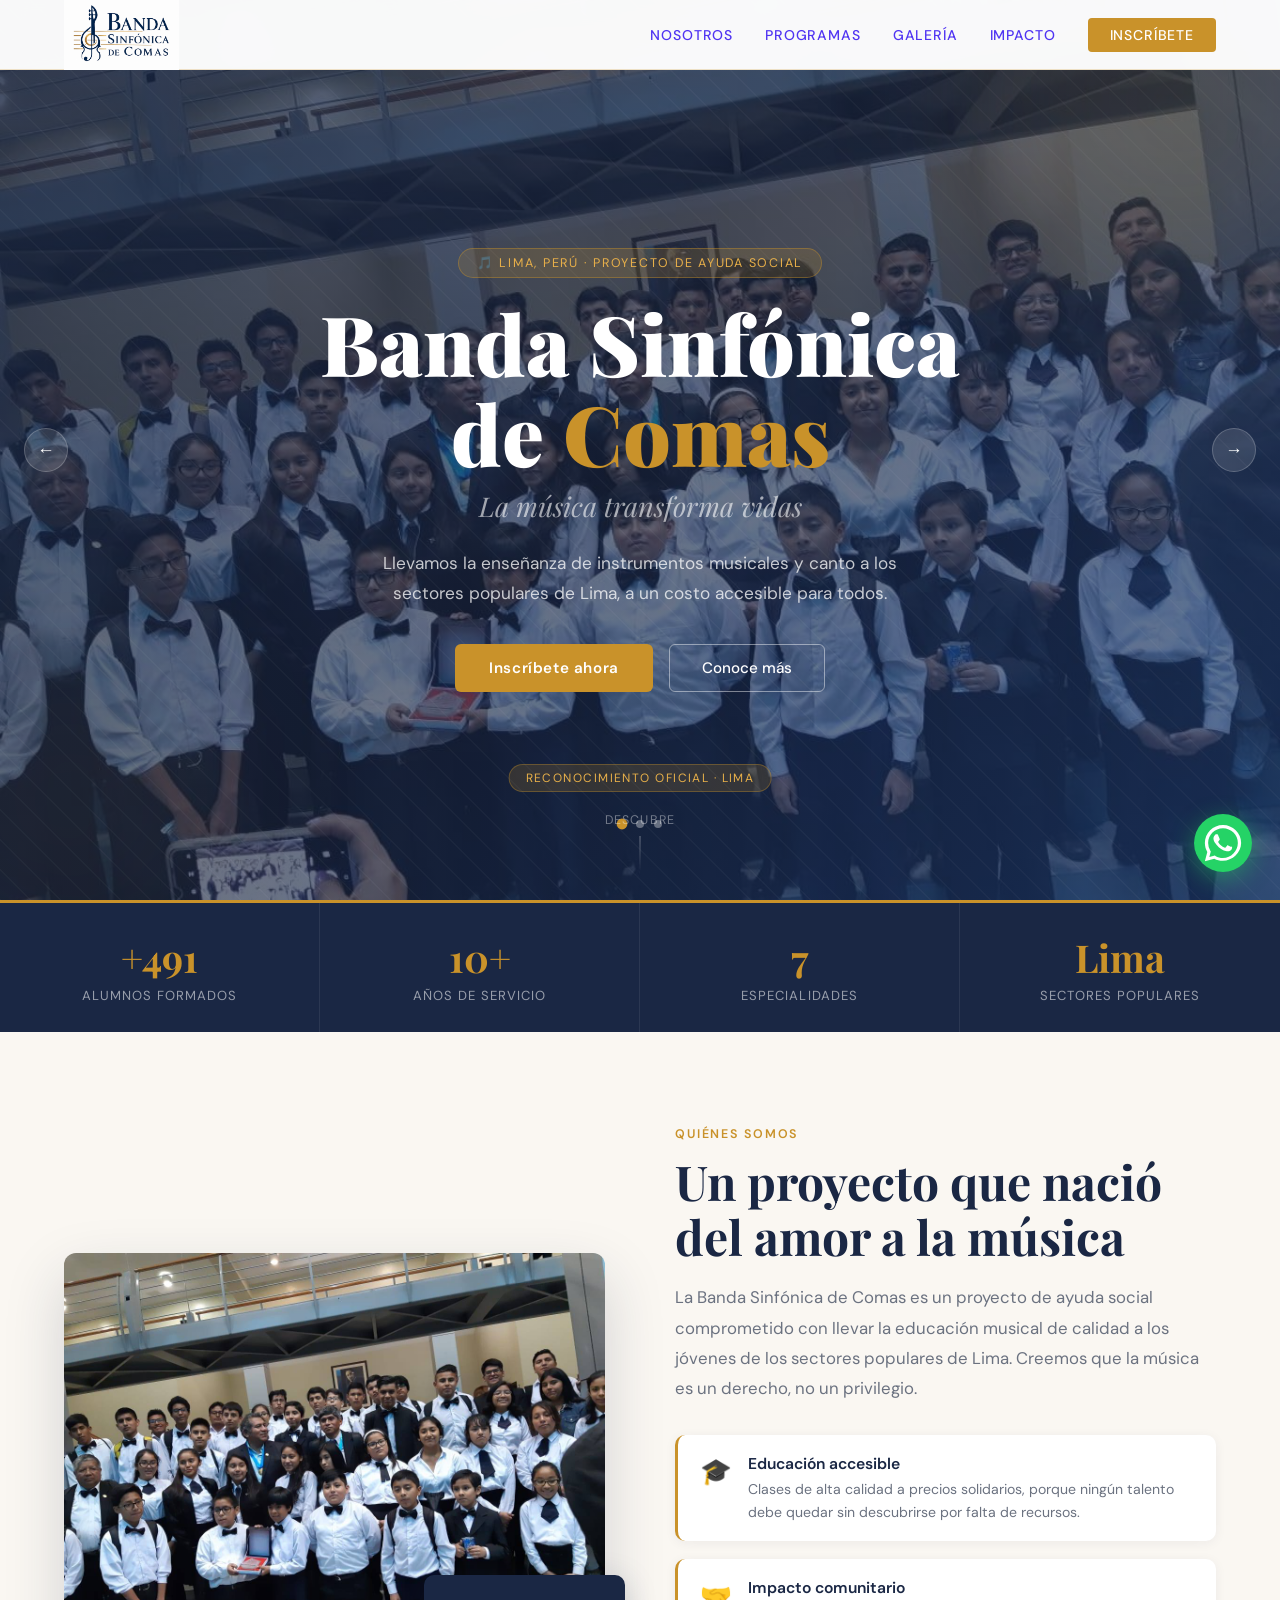
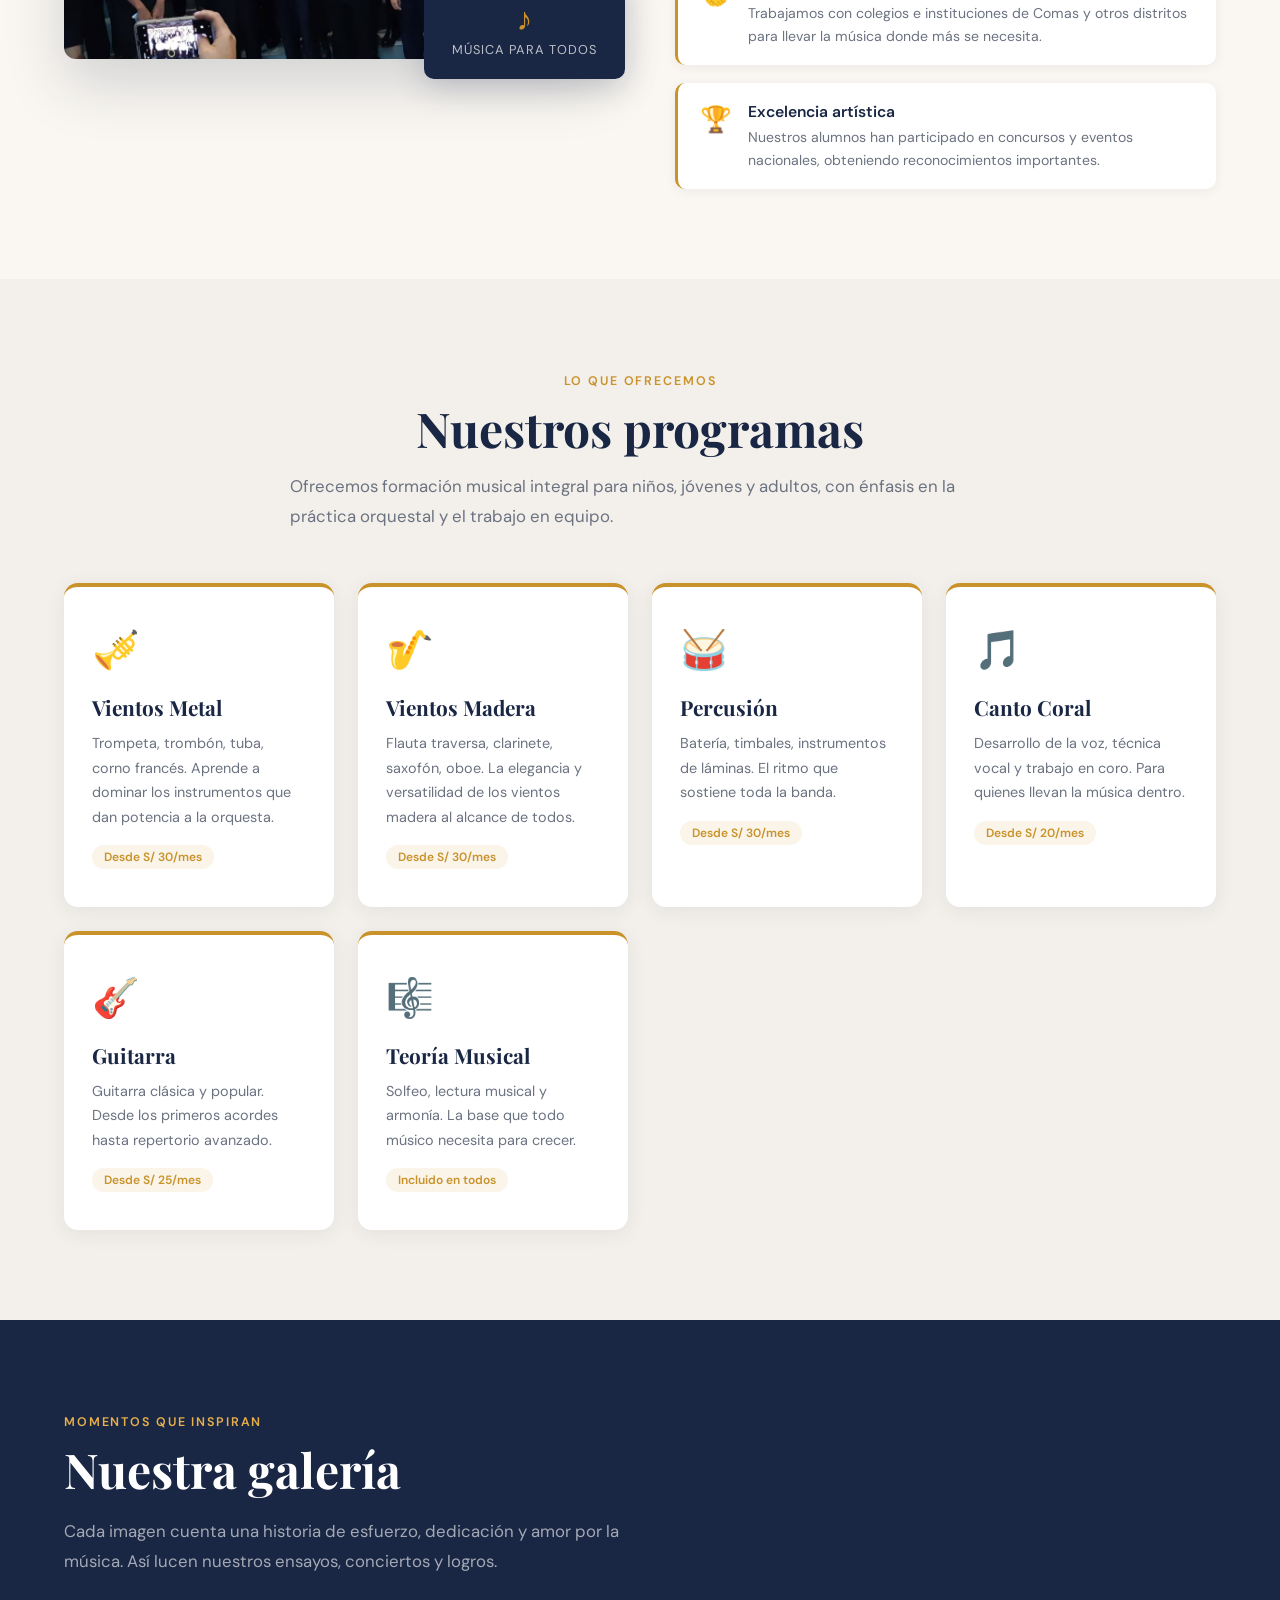
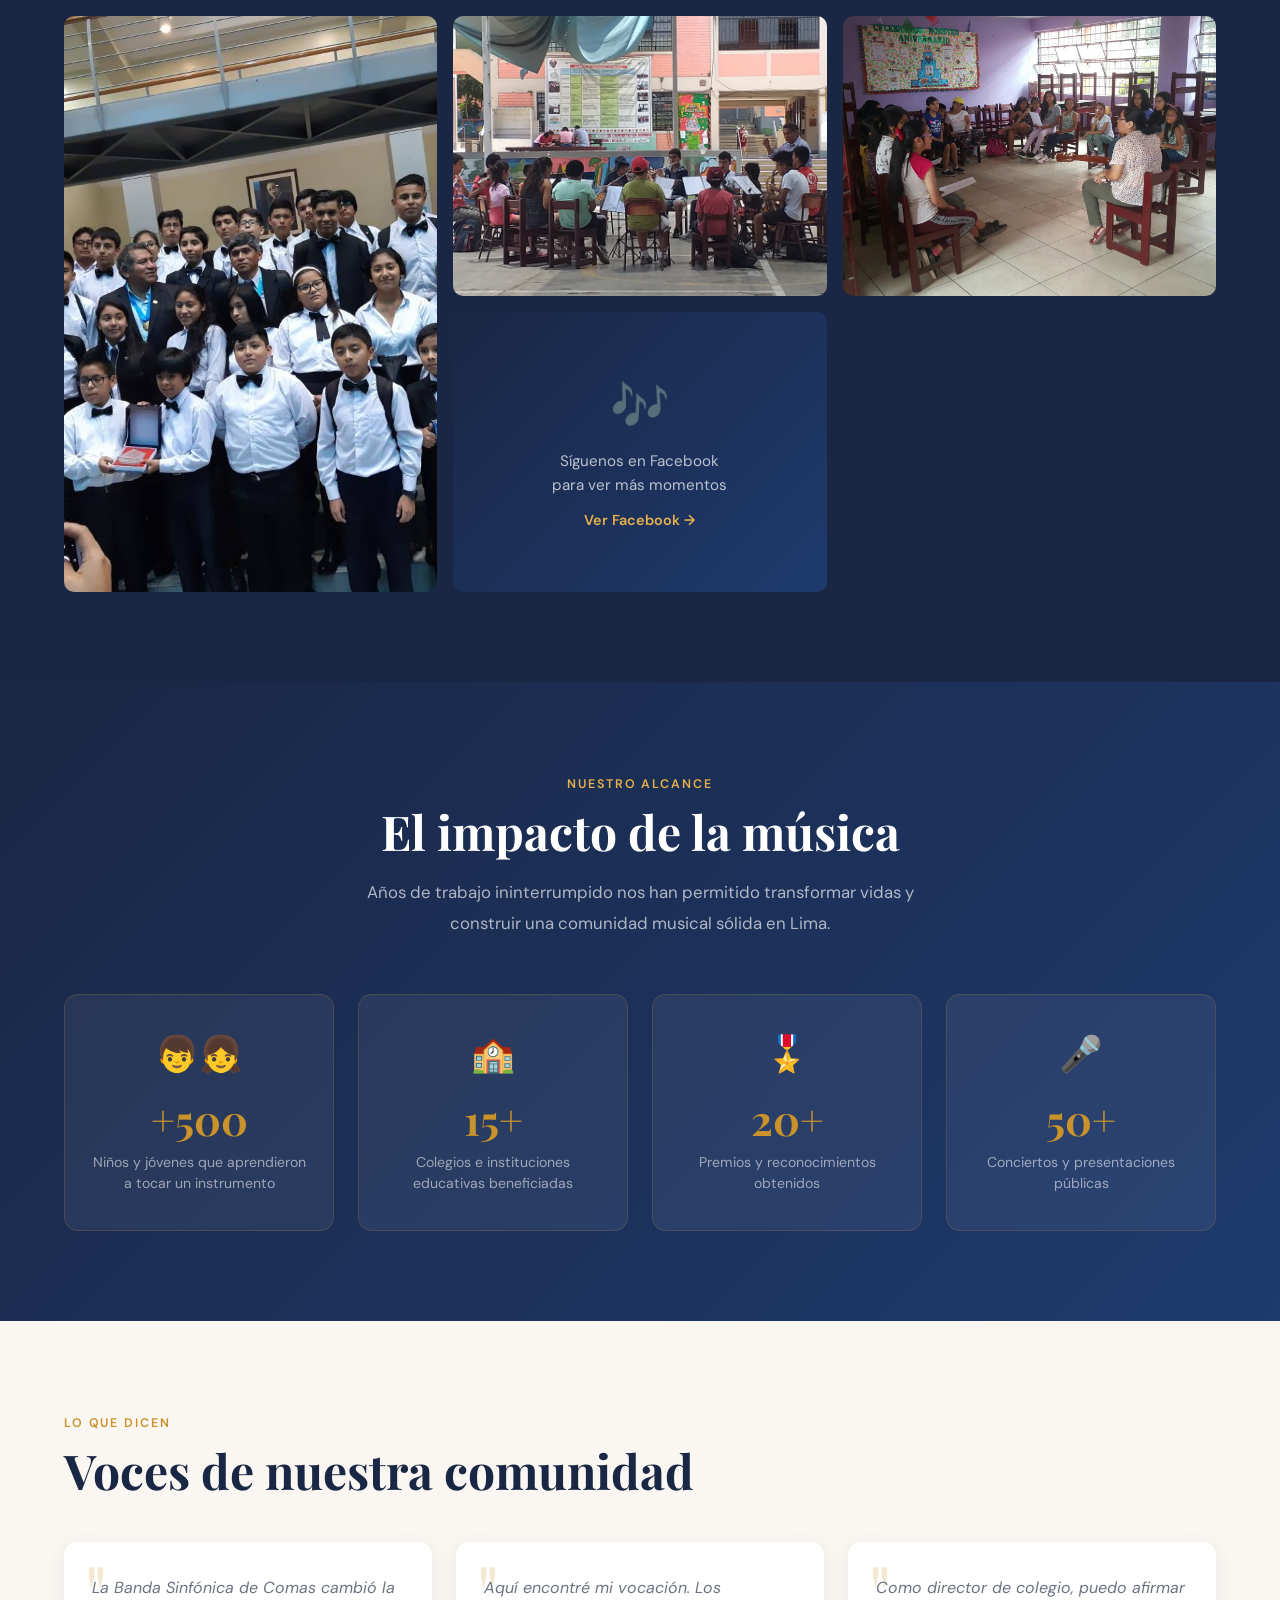
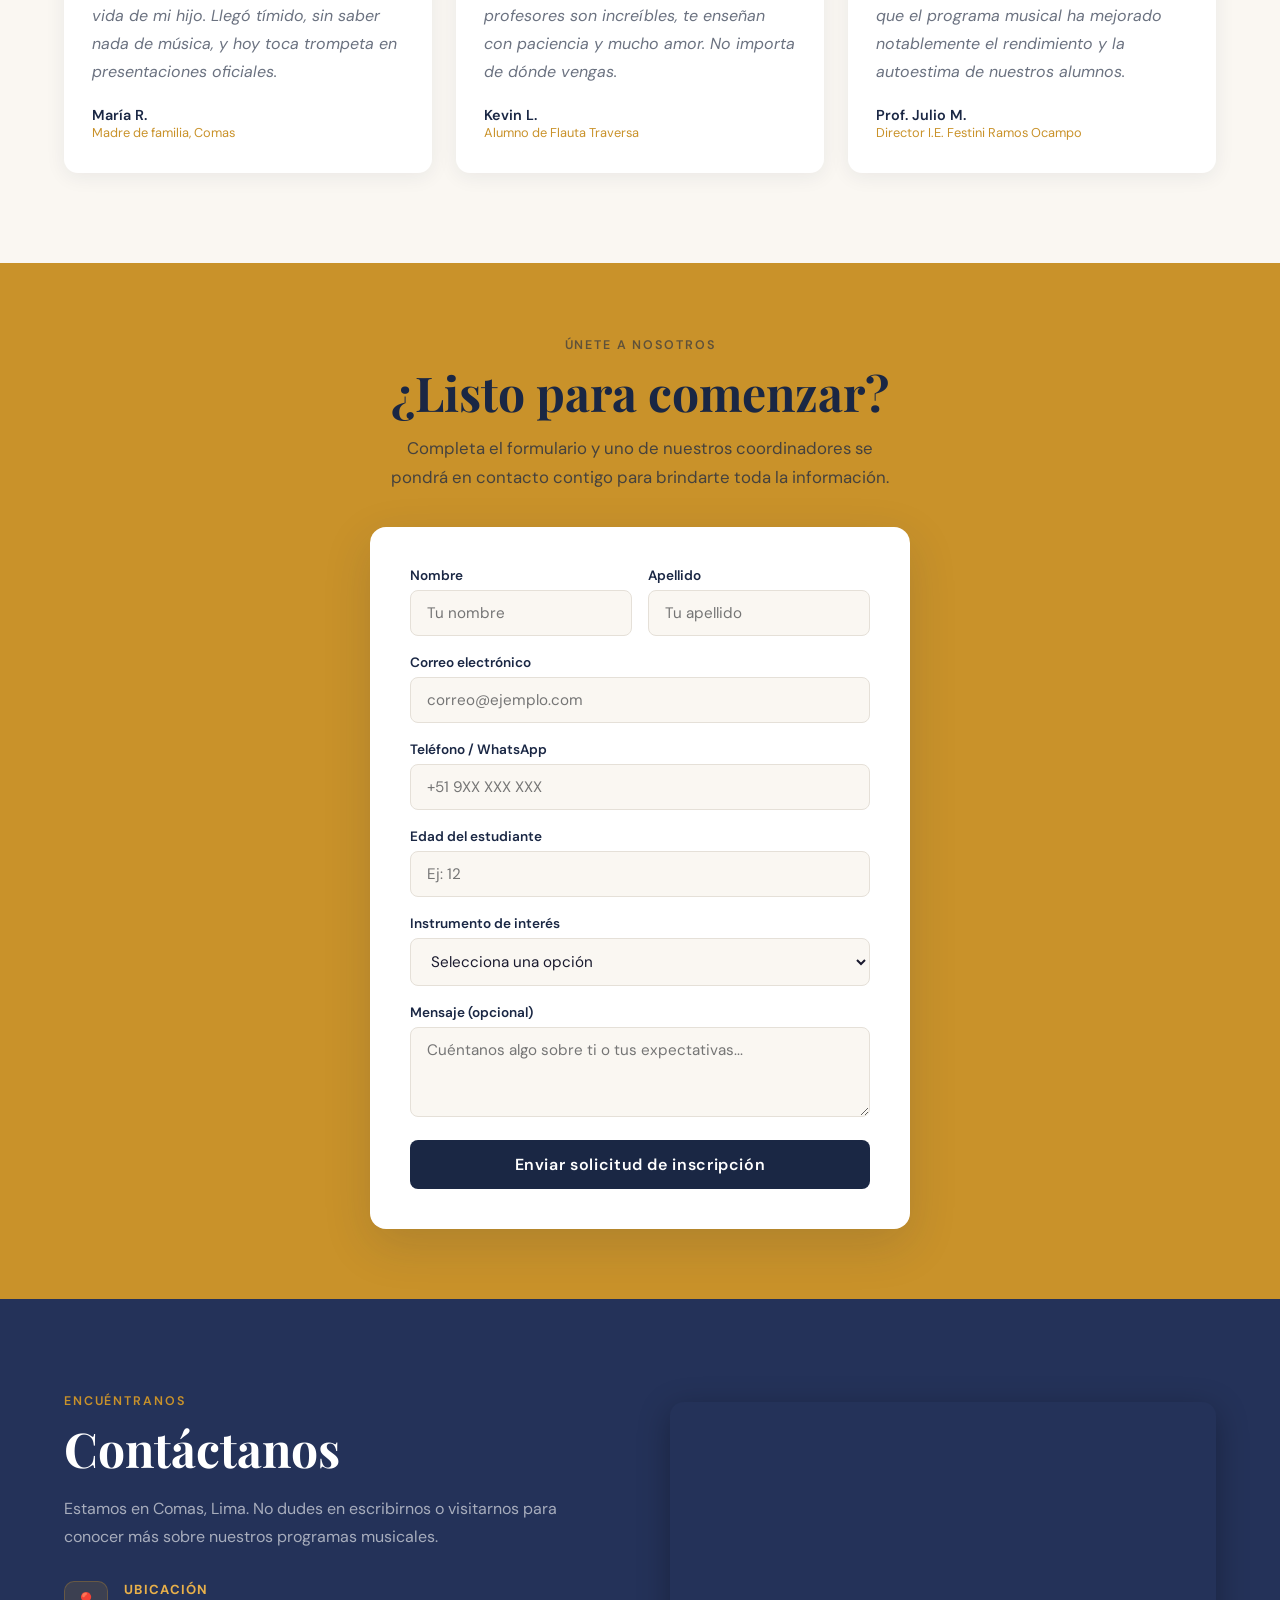
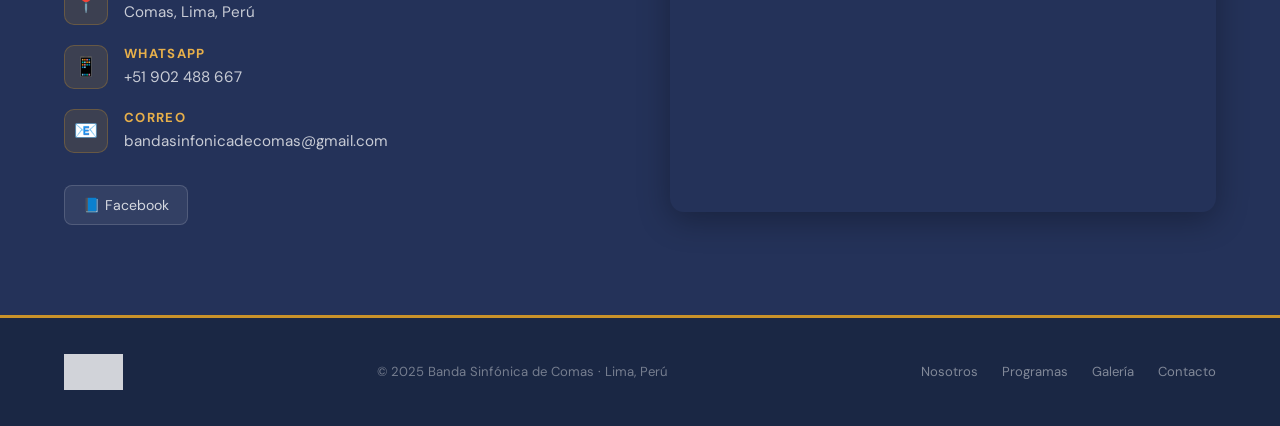
==== commit 18c59cfd: "Add files via upload" ====
--- a/index.html
+++ b/index.html
@@ -1,644 +1,1711 @@
-<!DOCTYPE html>
-<html lang="es">
-
-<head>
-    <meta charset="UTF-8">
-    <meta name="viewport" content="width=device-width, initial-scale=1.0">
-    <title>Banda Sinfónica de Comas | Transformando vidas a través de la música</title>
-    <link
-        href="https://fonts.googleapis.com/css2?family=Montserrat:wght@300;400;600;700;800&family=Playfair+Display:wght@400;700&display=swap"
-        rel="stylesheet">
-
-    <link rel="stylesheet" href="./estilos.css">
-
-</head>
-
-<body>
-
-    <!-- Navegación -->
-    <nav class="navbar" id="navbar">
-        <div class="nav-container">
-            <a href="#" class="logo">
-                <div class="logo-icon">
-                    <img src="./logo.png" alt="Logo" />
-                </div>
-                <div class="logo-text">
-                    Banda Sinfónica de Comas
-                </div>
-            </a>
-
-            <ul class="nav-links">
-                <li><a href="#inicio">Inicio</a></li>
-                <li><a href="#nosotros">Nosotros</a></li>
-                <li><a href="#talleres">Talleres</a></li>
-                <li><a href="#impacto">Impacto</a></li>
-                <li><a href="#galeria">Galería</a></li>
-                <li><a href="#contacto">Contacto</a></li>
-            </ul>
-
-            <div class="mobile-menu" onclick="toggleMenu()">
-                <i class="fas fa-bars"></i>
-            </div>
-        </div>
-    </nav>
-
-    <!-- Mobile Menu -->
-    <div class="mobile-nav" id="mobileNav">
-        <div class="close-menu" onclick="toggleMenu()">
-            <i class="fas fa-times"></i>
-        </div>
-        <a href="#inicio" onclick="toggleMenu()">Inicio</a>
-        <a href="#nosotros" onclick="toggleMenu()">Nosotros</a>
-        <a href="#talleres" onclick="toggleMenu()">Talleres</a>
-        <a href="#impacto" onclick="toggleMenu()">Impacto</a>
-        <a href="#galeria" onclick="toggleMenu()">Galería</a>
-        <a href="#contacto" onclick="toggleMenu()">Contacto</a>
-    </div>
-
-    <!-- Hero Section -->
-    <section class="hero" id="inicio">
-        <div class="hero-content">
-            <div class="hero-badge">🎵 Proyecto Social desde 2019</div>
-            <h1>
-                Transformando vidas
-                <span>a través de la música</span>
-            </h1>
-            <p>
-                En el corazón de Comas, Lima-Perú, ofrecemos educación musical de calidad
-                a bajo costo para niños, jóvenes y adultos. Más que notas, construimos futuros.
-            </p>
-            <div class="hero-buttons">
-                <a href="#talleres" class="btn btn-primary">
-                    <i class="fas fa-guitar"></i> Ver Talleres
-                </a>
-                <a href="#contacto" class="btn btn-outline">
-                    <i class="fas fa-heart"></i> Donar / Apoyar
-                </a>
-            </div>
-        </div>
-
-        <div class="hero-stats">
-            <div class="stat">
-                <span class="stat-number">300+</span>
-                <span class="stat-label">Participantes</span>
-            </div>
-            <div class="stat">
-                <span class="stat-number">6+</span>
-                <span class="stat-label">Años de trayectoria</span>
-            </div>
-            <div class="stat">
-                <span class="stat-number">8</span>
-                <span class="stat-label">Talleres activos</span>
-            </div>
-        </div>
-    </section>
-
-    <!-- Nosotros -->
-    <section class="about" id="nosotros">
-        <div class="container">
-            <div class="about-grid">
-                <div class="about-image reveal">
-                    <img src="https://images.unsplash.com/photo-1514117445516-2ecfc9c4ec90?w=800&q=80"
-                        alt="Banda Sinfónica de Comas">
-                </div>
-                <div class="about-content reveal">
-                    <h3>Un faro de esperanza en el corazón de Comas</h3>
-                    <p>
-                        Nacida en <strong>febrero de 2019</strong> con tan solo 20 integrantes, la Banda Sinfónica de
-                        Comas
-                        se ha convertido en un refugio artístico y una fuente de educación musical de calidad para
-                        cientos de personas de nuestra comunidad.
-                    </p>
-                    <p>
-                        Bajo la batuta de los maestros <strong>Celedonio Quispe Lozano</strong> y
-                        <strong>Roberto Quispe Lozano</strong>, demostramos que la música es más que notas y acordes:
-                        es un lenguaje universal que transforma vidas, moldea mentes y enriquece el alma.
-                    </p>
-                    <div class="highlight-box">
-                        <p>
-                            "En nuestro camino, hemos descubierto el poder transformador de la música.
-                            Es un catalizador que moldea mentes, desarrolla habilidades y enriquece el alma."
-                            <br><br>
-                            — Maestro Celedonio Quispe Lozano
-                        </p>
-                    </div>
-                    <p>
-                        A pesar de no contar con el respaldo de empresas privadas ni organismos estatales,
-                        encontramos en la unión de padres, niños y jóvenes el combustible necesario para nuestro
-                        crecimiento.
-                    </p>
-                </div>
-            </div>
-        </div>
-    </section>
-
-    <!-- Talleres -->
-    <section class="talleres" id="talleres">
-        <div class="container">
-            <div class="section-header reveal">
-                <h2>Nuestros Talleres</h2>
-                <div class="divider"></div>
-                <p>Ofrecemos una amplia variedad de talleres musicales accesibles para todas las edades</p>
-            </div>
-
-            <div class="talleres-grid">
-                <div class="taller-card reveal">
-                    <div class="taller-icon">
-                        <i class="fas fa-drum"></i>
-                    </div>
-                    <h3>Banda Sinfónica</h3>
-                    <p>El corazón de nuestro proyecto. Ensambles orquestales completos para jóvenes y adultos.</p>
-                </div>
-
-                <div class="taller-card reveal">
-                    <div class="taller-icon">
-                        <i class="fas fa-users"></i>
-                    </div>
-                    <h3>Coro</h3>
-                    <p>Desarrollo vocal, técnica de canto coral y repertorio variado para todas las voces.</p>
-                </div>
-
-                <div class="taller-card reveal">
-                    <div class="taller-icon">
-                        <i class="fas fa-music"></i>
-                    </div>
-                    <h3>Violín</h3>
-                    <p>Iniciación y perfeccionamiento en uno de los instrumentos más emblemáticos de la música clásica.
-                    </p>
-                </div>
-
-                <div class="taller-card reveal">
-                    <div class="taller-icon">
-                        <i class="fas fa-keyboard"></i>
-                    </div>
-                    <h3>Piano</h3>
-                    <p>Desde los primeros acordes hasta piezas complejas. Piano para todas las edades.</p>
-                </div>
-
-                <div class="taller-card reveal">
-                    <div class="taller-icon">
-                        <i class="fas fa-guitar"></i>
-                    </div>
-                    <h3>Guitarra</h3>
-                    <p>Guitarra clásica y popular. Aprende acompañamiento, arpegios y solos.</p>
-                </div>
-
-                <div class="taller-card reveal">
-                    <div class="taller-icon">
-                        <i class="fas fa-wind"></i>
-                    </div>
-                    <h3>Flauta Dulce</h3>
-                    <p>Perfecta para iniciarse en el mundo de los instrumentos de viento-madera.</p>
-                </div>
-
-                <div class="taller-card reveal">
-                    <div class="taller-icon">
-                        <i class="fas fa-star"></i>
-                    </div>
-                    <h3>Banda Básica</h3>
-                    <p>Formación instrumental inicial para los más pequeños y principiantes.</p>
-                </div>
-
-                <div class="taller-card reveal">
-                    <div class="taller-icon">
-                        <i class="fas fa-microphone-alt"></i>
-                    </div>
-                    <h3>Canto para Adultos</h3>
-                    <p>Técnica vocal, respiración y expresión musical dirigida especialmente a adultos.</p>
-                </div>
-            </div>
-        </div>
-    </section>
-
-    <!-- Impacto -->
-    <section class="impacto" id="impacto">
-        <div class="container">
-            <div class="section-header reveal">
-                <h2>Nuestro Impacto</h2>
-                <div class="divider" style="background: var(--secondary);"></div>
-                <p style="color: rgba(255,255,255,0.8);">Números que demuestran nuestro compromiso con la comunidad</p>
-            </div>
-
-            <div class="impacto-grid">
-                <div class="impacto-item reveal">
-                    <span class="impacto-number" data-target="300">0</span>
-                    <span class="impacto-label">Participantes Activos</span>
-                </div>
-                <div class="impacto-item reveal">
-                    <span class="impacto-number" data-target="8">0</span>
-                    <span class="impacto-label">Talleres Disponibles</span>
-                </div>
-                <div class="impacto-item reveal">
-                    <span class="impacto-number" data-target="6">0</span>
-                    <span class="impacto-label">Años de Trayectoria</span>
-                </div>
-                <div class="impacto-item reveal">
-                    <span class="impacto-number" data-target="50">0</span>
-                    <span class="impacto-label">Eventos Realizados</span>
-                </div>
-            </div>
-        </div>
-    </section>
-
-    <!-- Galería -->
-    <section class="galeria" id="galeria">
-        <div class="container">
-            <div class="section-header reveal">
-                <h2>Galería de Momentos</h2>
-                <div class="divider"></div>
-                <p>Imágenes que capturan la pasión y dedicación de nuestros músicos</p>
-            </div>
-
-            <div class="gallery-grid">
-                <div class="gallery-item reveal">
-                    <img src="https://images.unsplash.com/photo-1465847899078-b413929f7120?w=600&q=80"
-                        alt="Ensayo de orquesta">
-                    <div class="gallery-overlay">
-                        <h4>Ensayos Generales</h4>
-                        <p>Preparación constante para cada presentación</p>
-                    </div>
-                </div>
-
-                <div class="gallery-item reveal">
-                    <img src="https://images.unsplash.com/photo-1511671782779-c97d3d27a1d4?w=600&q=80"
-                        alt="Concierto en vivo">
-                    <div class="gallery-overlay">
-                        <h4>Presentaciones en Vivo</h4>
-                        <p>Llevando nuestra música a cada rincón de Lima</p>
-                    </div>
-                </div>
-
-                <div class="gallery-item reveal">
-                    <img src="https://images.unsplash.com/photo-1493225457124-a3eb161ffa5f?w=600&q=80"
-                        alt="Clases de música">
-                    <div class="gallery-overlay">
-                        <h4>Clases y Talleres</h4>
-                        <p>Educación musical de calidad para todos</p>
-                    </div>
-                </div>
-
-                <div class="gallery-item reveal">
-                    <img src="https://images.unsplash.com/photo-1507838153414-b4b713384a76?w=600&q=80"
-                        alt="Violinistas">
-                    <div class="gallery-overlay">
-                        <h4>Sección de Cuerdas</h4>
-                        <p>Talento y dedicación en cada nota</p>
-                    </div>
-                </div>
-
-                <div class="gallery-item reveal">
-                    <img src="https://images.unsplash.com/photo-1514320291840-2e0a9bf2a9ae?w=600&q=80" alt="Coro">
-                    <div class="gallery-overlay">
-                        <h4>Coro Sinfónico</h4>
-                        <p>Voces que unen corazones</p>
-                    </div>
-                </div>
-
-                <div class="gallery-item reveal">
-                    <img src="https://images.unsplash.com/photo-1520523839897-bd0b52f945a0?w=600&q=80" alt="Piano">
-                    <div class="gallery-overlay">
-                        <h4>Clases de Piano</h4>
-                        <p>Desde las primeras notas hasta el virtuosismo</p>
-                    </div>
-                </div>
-            </div>
-        </div>
-    </section>
-
-    <!-- Testimonios -->
-    <section class="testimonios">
-        <div class="container">
-            <div class="section-header reveal">
-                <h2>Testimonios</h2>
-                <div class="divider"></div>
-                <p>Lo que dicen los integrantes y familias de nuestra banda</p>
-            </div>
-
-            <div class="testimonios-grid">
-                <div class="testimonio-card reveal">
-                    <p class="testimonio-text">
-                        "La Banda Sinfónica de Comas cambió la vida de mi hijo. Antes pasaba todo el día en la calle,
-                        ahora tiene disciplina, amigos positivos y un sueño por cumplir."
-                    </p>
-                    <div class="testimonio-author">
-                        <div class="author-avatar">MR</div>
-                        <div class="author-info">
-                            <h4>María Rodríguez</h4>
-                            <span>Madre de familia</span>
-                        </div>
-                    </div>
-                </div>
-
-                <div class="testimonio-card reveal">
-                    <p class="testimonio-text">
-                        "Empecé con 15 años sin saber leer música. Hoy, 3 años después, toco el violín en la banda
-                        y he aprendido valores que me servirán toda la vida."
-                    </p>
-                    <div class="testimonio-author">
-                        <div class="author-avatar">JL</div>
-                        <div class="author-info">
-                            <h4>Josué López</h4>
-                            <span>Violinista, 18 años</span>
-                        </div>
-                    </div>
-                </div>
-
-                <div class="testimonio-card reveal">
-                    <p class="testimonio-text">
-                        "Como adulto, pensé que era tarde para aprender música. El taller de canto me demostró
-                        que nunca es tarde para seguir tus sueños. Excelente proyecto social."
-                    </p>
-                    <div class="testimonio-author">
-                        <div class="author-avatar">CM</div>
-                        <div class="author-info">
-                            <h4>Carlos Mendoza</h4>
-                            <span>Participante de Canto Adultos</span>
-                        </div>
-                    </div>
-                </div>
-            </div>
-        </div>
-    </section>
-
-    <!-- Contacto -->
-    <section class="contacto" id="contacto">
-        <div class="container">
-            <div class="section-header reveal">
-                <h2>Contáctanos</h2>
-                <div class="divider"></div>
-                <p>¿Quieres inscribirte, donar instrumentos o apoyar nuestro proyecto? Escríbenos</p>
-            </div>
-
-            <div class="contacto-grid">
-                <div class="contacto-info reveal">
-                    <h3>Información de Contacto</h3>
-
-                    <div class="contacto-item">
-                        <div class="contacto-icon">
-                            <i class="fas fa-map-marker-alt"></i>
-                        </div>
-                        <div class="contacto-text">
-                            <h4>Ubicación</h4>
-                            <p>Distrito de Comas, Lima - Perú</p>
-                        </div>
-                    </div>
-
-                    <div class="contacto-item">
-                        <div class="contacto-icon">
-                            <i class="fas fa-phone"></i>
-                        </div>
-                        <div class="contacto-text">
-                            <h4>Teléfono / WhatsApp</h4>
-                            <a href="https://wa.me/51902488667" target="_blank">+51 902 488 667</a>
-                        </div>
-                    </div>
-
-                    <div class="contacto-item">
-                        <div class="contacto-icon">
-                            <i class="fab fa-facebook"></i>
-                        </div>
-                        <div class="contacto-text">
-                            <h4>Facebook</h4>
-                            <a href="https://www.facebook.com/search/top?q=banda%20sinf%C3%B3nica%20de%20comas"
-                                target="_blank">
-                                Banda Sinfónica de Comas
-                            </a>
-                        </div>
-                    </div>
-
-                    <div class="contacto-item">
-                        <div class="contacto-icon">
-                            <i class="fab fa-tiktok"></i>
-                        </div>
-                        <div class="contacto-text">
-                            <h4>TikTok</h4>
-                            <a href="https://www.tiktok.com/@banda.sinfonica.de.comas" target="_blank">
-                                @banda.sinfonica.de.comas
-                            </a>
-                        </div>
-                    </div>
-
-                    <div class="contacto-item">
-                        <div class="contacto-icon">
-                            <i class="fab fa-youtube"></i>
-                        </div>
-                        <div class="contacto-text">
-                            <h4>YouTube</h4>
-                            <a href="https://www.youtube.com/channel/UCjoIPfebuWltuipeclLZZ3A" target="_blank">
-                                BANDA SINFÓNICA DE COMAS
-                            </a>
-                        </div>
-                    </div>
-
-                    <div class="social-links">
-                        <a href="https://www.facebook.com/search/top?q=banda%20sinf%C3%B3nica%20de%20comas"
-                            target="_blank">
-                            <i class="fab fa-facebook-f"></i>
-                        </a>
-                        <a href="https://www.tiktok.com/@banda.sinfonica.de.comas" target="_blank">
-                            <i class="fab fa-tiktok"></i>
-                        </a>
-                        <a href="https://www.youtube.com/channel/UCjoIPfebuWltuipeclLZZ3A" target="_blank">
-                            <i class="fab fa-youtube"></i>
-                        </a>
-                        <a href="https://wa.me/51902488667" target="_blank">
-                            <i class="fab fa-whatsapp"></i>
-                        </a>
-                    </div>
-                </div>
-
-                <div class="contacto-form reveal">
-                    <form id="contactForm" onsubmit="handleSubmit(event)">
-                        <div class="form-group">
-                            <label for="nombre">Nombre completo</label>
-                            <input type="text" id="nombre" name="nombre" required placeholder="Tu nombre">
-                        </div>
-
-                        <div class="form-group">
-                            <label for="email">Correo electrónico</label>
-                            <input type="email" id="email" name="email" required placeholder="tu@email.com">
-                        </div>
-
-                        <div class="form-group">
-                            <label for="telefono">Teléfono</label>
-                            <input type="tel" id="telefono" name="telefono" placeholder="+51 999 999 999">
-                        </div>
-
-                        <div class="form-group">
-                            <label for="interes">Me interesa</label>
-                            <select id="interes" name="interes" required>
-                                <option value="">Selecciona una opción</option>
-                                <option value="inscripcion">Inscribirme en un taller</option>
-                                <option value="donacion">Donar instrumentos / apoyo</option>
-                                <option value="voluntariado">Ser voluntario</option>
-                                <option value="contratacion">Contratar para evento</option>
-                                <option value="otros">Otros</option>
-                            </select>
-                        </div>
-
-                        <div class="form-group">
-                            <label for="mensaje">Mensaje</label>
-                            <textarea id="mensaje" name="mensaje" required
-                                placeholder="Cuéntanos en qué podemos ayudarte..."></textarea>
-                        </div>
-
-                        <button type="submit" class="btn btn-primary"
-                            style="width: 100%; border: none; cursor: pointer;">
-                            <i class="fas fa-paper-plane"></i> Enviar Mensaje
-                        </button>
-                    </form>
-                </div>
-            </div>
-        </div>
-    </section>
-
-    <!-- Footer -->
-    <footer>
-        <div class="container">
-            <div class="footer-grid">
-                <div class="footer-brand">
-                    <h3>Banda Sinfónica de Comas</h3>
-                    <p>
-                        Transformando vidas a través de la música desde 2019.
-                        Un proyecto social que lleva educación musical de calidad a los sectores populares de Lima,
-                        Perú.
-                    </p>
-                </div>
-
-                <div class="footer-links">
-                    <h4>Navegación</h4>
-                    <ul>
-                        <li><a href="#inicio">Inicio</a></li>
-                        <li><a href="#nosotros">Nosotros</a></li>
-                        <li><a href="#talleres">Talleres</a></li>
-                        <li><a href="#impacto">Impacto</a></li>
-                    </ul>
-                </div>
-
-                <div class="footer-links">
-                    <h4>Talleres</h4>
-                    <ul>
-                        <li><a href="#talleres">Banda Sinfónica</a></li>
-                        <li><a href="#talleres">Coro</a></li>
-                        <li><a href="#talleres">Violín</a></li>
-                        <li><a href="#talleres">Piano</a></li>
-                    </ul>
-                </div>
-
-                <div class="footer-links">
-                    <h4>Legal</h4>
-                    <ul>
-                        <li><a href="#">Política de Privacidad</a></li>
-                        <li><a href="#">Términos de Uso</a></li>
-                        <li><a href="#">Donaciones</a></li>
-                    </ul>
-                </div>
-            </div>
-
-            <div class="footer-bottom">
-                <p>© 2024 Banda Sinfónica de Comas. Todos los derechos reservados. | Hecho con ❤️ para la comunidad</p>
-            </div>
-        </div>
-    </footer>
-
-    <script>
-        // Navbar scroll effect
-        window.addEventListener('scroll', function () {
-            const navbar = document.getElementById('navbar');
-            if (window.scrollY > 50) {
-                navbar.classList.add('scrolled');
-            } else {
-                navbar.classList.remove('scrolled');
-            }
-        });
-
-        // Mobile menu toggle
-        function toggleMenu() {
-            document.getElementById('mobileNav').classList.toggle('active');
-        }
-
-        // Smooth scroll
-        document.querySelectorAll('a[href^="#"]').forEach(anchor => {
-            anchor.addEventListener('click', function (e) {
-                e.preventDefault();
-                const target = document.querySelector(this.getAttribute('href'));
-                if (target) {
-                    target.scrollIntoView({ behavior: 'smooth', block: 'start' });
-                }
-            });
-        });
-
-        // Scroll reveal animation
-        const revealElements = document.querySelectorAll('.reveal');
-
-        const revealOnScroll = () => {
-            revealElements.forEach(element => {
-                const elementTop = element.getBoundingClientRect().top;
-                const windowHeight = window.innerHeight;
-
-                if (elementTop < windowHeight - 100) {
-                    element.classList.add('active');
-                }
-            });
-        };
-
-        window.addEventListener('scroll', revealOnScroll);
-        window.addEventListener('load', revealOnScroll);
-
-        // Counter animation
-        const counters = document.querySelectorAll('.impacto-number');
-        let hasAnimated = false;
-
-        const animateCounters = () => {
-            const section = document.querySelector('.impacto');
-            const sectionTop = section.getBoundingClientRect().top;
-            const windowHeight = window.innerHeight;
-
-            if (sectionTop < windowHeight - 100 && !hasAnimated) {
-                hasAnimated = true;
-                counters.forEach(counter => {
-                    const target = parseInt(counter.getAttribute('data-target'));
-                    const duration = 2000;
-                    const increment = target / (duration / 16);
-                    let current = 0;
-
-                    const updateCounter = () => {
-                        current += increment;
-                        if (current < target) {
-                            counter.textContent = Math.floor(current);
-                            requestAnimationFrame(updateCounter);
-                        } else {
-                            counter.textContent = target + (target === 300 ? '+' : '+');
-                        }
-                    };
-
-                    updateCounter();
-                });
-            }
-        };
-
-        window.addEventListener('scroll', animateCounters);
-
-        // Form submission
-        function handleSubmit(e) {
-            e.preventDefault();
-            const formData = new FormData(e.target);
-            const data = Object.fromEntries(formData);
-
-            // Simular envío
-            const btn = e.target.querySelector('button[type="submit"]');
-            const originalText = btn.innerHTML;
-            btn.innerHTML = '<i class="fas fa-spinner fa-spin"></i> Enviando...';
-            btn.disabled = true;
-
-            setTimeout(() => {
-                alert('¡Gracias por tu mensaje! Nos pondremos en contacto contigo pronto.\n\n(Nota: Este es un formulario de demostración. Para contacto real, usa WhatsApp: 902488667)');
-                btn.innerHTML = originalText;
-                btn.disabled = false;
-                e.target.reset();
-            }, 1500);
-        }
-    </script>
-</body>
-
+<!DOCTYPE html>
+<html lang="es">
+
+<head>
+  <meta charset="UTF-8" />
+  <meta name="viewport" content="width=device-width, initial-scale=1.0" />
+  <title>Banda Sinfónica de Comas | Música para Todos</title>
+  <meta name="description"
+    content="La Banda Sinfónica de Comas es un proyecto de ayuda social que lleva la enseñanza de instrumentos musicales y canto a sectores populares de Lima, Perú." />
+  <meta name="keywords"
+    content="Banda Sinfónica de Comas, música Lima, enseñanza musical, instrumentos, canto, Perú, música popular" />
+  <meta property="og:title" content="Banda Sinfónica de Comas" />
+  <meta property="og:description"
+    content="Llevamos la música a quienes más lo merecen. Clases de instrumentos y canto a bajo costo en Lima, Perú." />
+  <meta property="og:type" content="website" />
+  <link rel="preconnect" href="https://fonts.googleapis.com" />
+  <link rel="preconnect" href="https://fonts.gstatic.com" crossorigin />
+  <link
+    href="https://fonts.googleapis.com/css2?family=Playfair+Display:wght@400;700;900&family=DM+Sans:wght@300;400;500;600&display=swap"
+    rel="stylesheet" />
+
+  <!-- WHATSAPP FLOTANTE -->
+  <a href="https://wa.me/51902488667?text=Hola%2C%20me%20interesa%20información%20sobre%20la%20Banda%20Sinfónica%20de%20Comas"
+    target="_blank" rel="noopener" class="whatsapp-float" aria-label="Contáctanos por WhatsApp">
+    <svg xmlns="http://www.w3.org/2000/svg" viewBox="0 0 48 48" fill="none">
+      <circle cx="24" cy="24" r="24" fill="#25D366" />
+      <path fill="#fff"
+        d="M34.5 13.5A14.9 14.9 0 0 0 24 9C15.7 9 9 15.7 9 24c0 2.6.7 5.2 2 7.4L9 39l7.8-2c2.1 1.1 4.5 1.7 6.9 1.7h.1C31.9 38.7 39 32 39 24c0-4-1.6-7.8-4.5-10.5zM24 36.4h-.1c-2.2 0-4.3-.6-6.2-1.7l-.4-.3-4.6 1.2 1.2-4.5-.3-.5A12.3 12.3 0 0 1 11.7 24C11.7 17.2 17.2 11.7 24 11.7c3.3 0 6.4 1.3 8.7 3.6 2.3 2.3 3.6 5.4 3.6 8.7-.1 6.8-5.6 12.4-12.3 12.4zm6.8-9.2c-.4-.2-2.2-1.1-2.6-1.2-.4-.1-.6-.2-.9.2-.3.4-1 1.2-1.2 1.5-.2.3-.5.3-.9.1-.4-.2-1.6-.6-3-1.9-1.1-1-1.9-2.2-2.1-2.6-.2-.4 0-.6.2-.8l.6-.7c.2-.2.3-.4.4-.7.1-.3 0-.5-.1-.7-.1-.2-.9-2.1-1.2-2.9-.3-.8-.6-.7-.9-.7h-.7c-.3 0-.7.1-1 .5-.4.4-1.3 1.3-1.3 3.1s1.4 3.6 1.6 3.8c.2.3 2.7 4.1 6.5 5.7.9.4 1.6.6 2.2.8.9.3 1.7.2 2.4.1.7-.1 2.2-.9 2.5-1.8.3-.9.3-1.6.2-1.8-.1-.1-.4-.2-.8-.4z" />
+    </svg>
+    <span class="whatsapp-tooltip">¡Escríbenos!</span>
+  </a>
+
+  <style>
+    *,
+    *::before,
+    *::after {
+      box-sizing: border-box;
+      margin: 0;
+      padding: 0;
+    }
+
+    .whatsapp-float {
+      position: fixed;
+      bottom: 28px;
+      right: 28px;
+      z-index: 999;
+      width: 58px;
+      height: 58px;
+      display: flex;
+      align-items: center;
+      justify-content: center;
+      border-radius: 50%;
+      box-shadow: 0 6px 24px rgba(37, 211, 102, 0.45);
+      transition: transform 0.25s, box-shadow 0.25s;
+      animation: waPulse 2.5s infinite;
+    }
+
+    .whatsapp-float svg {
+      width: 58px;
+      height: 58px;
+    }
+
+    .whatsapp-float:hover {
+      transform: scale(1.12);
+      box-shadow: 0 10px 32px rgba(37, 211, 102, 0.6);
+      animation: none;
+    }
+
+    .whatsapp-tooltip {
+      position: absolute;
+      right: 68px;
+      background: #25D366;
+      color: #fff;
+      font-family: 'DM Sans', sans-serif;
+      font-size: 0.82rem;
+      font-weight: 600;
+      padding: 6px 14px;
+      border-radius: 20px;
+      white-space: nowrap;
+      opacity: 0;
+      pointer-events: none;
+      transform: translateX(8px);
+      transition: opacity 0.2s, transform 0.2s;
+      box-shadow: 0 4px 12px rgba(0, 0, 0, 0.15);
+    }
+
+    .whatsapp-tooltip::after {
+      content: '';
+      position: absolute;
+      right: -6px;
+      top: 50%;
+      transform: translateY(-50%);
+      border: 6px solid transparent;
+      border-left-color: #25D366;
+      border-right: none;
+    }
+
+    .whatsapp-float:hover .whatsapp-tooltip {
+      opacity: 1;
+      transform: translateX(0);
+    }
+
+
+    :root {
+      --navy: #1a2744;
+      --navy-light: #243259;
+      --gold: #c9922a;
+      --gold-light: #e8b04a;
+      --cream: #faf7f2;
+      --white: #ffffff;
+      --gray: #6b7280;
+      --gray-light: #f3f0eb;
+      --text: #1a1a2e;
+    }
+
+    html {
+      scroll-behavior: smooth;
+    }
+
+    body {
+      font-family: 'DM Sans', sans-serif;
+      background: var(--cream);
+      color: var(--text);
+      overflow-x: hidden;
+    }
+
+    /* ── NAV ── */
+    nav {
+      position: fixed;
+      top: 0;
+      left: 0;
+      right: 0;
+      z-index: 100;
+      background: rgba(255, 255, 255, 0.97);
+      backdrop-filter: blur(12px);
+      display: flex;
+      align-items: center;
+      justify-content: space-between;
+      padding: 0 5%;
+      height: 70px;
+      border-bottom: 1px solid rgba(201, 146, 42, 0.25);
+    }
+
+    .nav-logo {
+      display: flex;
+      align-items: center;
+      gap: 12px;
+      text-decoration: none;
+    }
+
+    .nav-logo img {
+      height: 70px;
+      filter: brightness(1) invert(0);
+    }
+
+    .nav-links {
+      display: flex;
+      gap: 32px;
+      list-style: none;
+    }
+
+    .nav-links a {
+      color: rgba(43, 9, 240, 0.82);
+      text-decoration: none;
+      font-size: 0.88rem;
+      font-weight: 500;
+      letter-spacing: 0.06em;
+      text-transform: uppercase;
+      transition: color 0.2s;
+    }
+
+    .nav-links a:hover {
+      color: var(--gold-light);
+    }
+
+    .nav-cta {
+      background: var(--gold);
+      color: #ffffff !important;
+      padding: 8px 22px;
+      border-radius: 4px;
+    }
+
+    .nav-cta:hover {
+      background: var(--gold-light);
+      color: var(--navy) !important;
+    }
+
+    .hamburger {
+      display: none;
+      flex-direction: column;
+      gap: 5px;
+      cursor: pointer;
+      background: none;
+      border: none;
+      padding: 4px;
+    }
+
+    .hamburger span {
+      display: block;
+      width: 24px;
+      height: 2px;
+      background: #2c0586;
+      border-radius: 2px;
+      transition: 0.3s;
+    }
+
+    .mobile-menu {
+      display: none;
+      flex-direction: column;
+      background: var(--navy);
+      padding: 24px 5%;
+      position: fixed;
+      top: 70px;
+      left: 0;
+      right: 0;
+      z-index: 99;
+      border-bottom: 2px solid var(--gold);
+    }
+
+    .mobile-menu a {
+      color: rgba(32, 4, 97, 0.85);
+      text-decoration: none;
+      padding: 12px 0;
+      border-bottom: 1px solid rgba(12, 3, 94, 0.08);
+      font-size: 1rem;
+      font-weight: 500;
+    }
+
+    .mobile-menu.open {
+      display: flex;
+    }
+
+    /* ── HERO ── */
+    #hero {
+      min-height: 100vh;
+      display: flex;
+      align-items: center;
+      justify-content: center;
+      text-align: center;
+      padding: 100px 5% 60px;
+      position: relative;
+      overflow: hidden;
+    }
+
+    /* Slideshow background */
+    .hero-slider {
+      position: absolute;
+      inset: 0;
+      z-index: 0;
+    }
+
+    .hero-slide {
+      position: absolute;
+      inset: 0;
+      background-size: cover;
+      background-position: center;
+      opacity: 0;
+      transition: opacity 1.2s ease;
+    }
+
+    .hero-slide.active {
+      opacity: 1;
+    }
+
+    .hero-slide::after {
+      content: '';
+      position: absolute;
+      inset: 0;
+      background: linear-gradient(135deg,
+          rgba(26, 39, 68, 0.82) 0%,
+          rgba(26, 39, 68, 0.65) 50%,
+          rgba(30, 58, 110, 0.72) 100%);
+    }
+
+    /* Slide dots */
+    .hero-dots {
+      position: absolute;
+      bottom: 72px;
+      left: 50%;
+      transform: translateX(-50%);
+      display: flex;
+      gap: 10px;
+      z-index: 10;
+    }
+
+    .hero-dot {
+      width: 8px;
+      height: 8px;
+      border-radius: 50%;
+      background: rgba(255, 255, 255, 0.35);
+      border: none;
+      cursor: pointer;
+      padding: 0;
+      transition: background 0.3s, transform 0.3s;
+    }
+
+    .hero-dot.active {
+      background: var(--gold);
+      transform: scale(1.35);
+    }
+
+    /* Slide arrows */
+    .hero-arrow {
+      position: absolute;
+      top: 50%;
+      transform: translateY(-50%);
+      z-index: 10;
+      background: rgba(255, 255, 255, 0.12);
+      border: 1px solid rgba(255, 255, 255, 0.2);
+      color: #fff;
+      width: 44px;
+      height: 44px;
+      border-radius: 50%;
+      display: flex;
+      align-items: center;
+      justify-content: center;
+      cursor: pointer;
+      font-size: 1.1rem;
+      transition: background 0.2s;
+    }
+
+    .hero-arrow:hover {
+      background: rgba(201, 146, 42, 0.45);
+      border-color: var(--gold);
+    }
+
+    .hero-arrow.prev {
+      left: 24px;
+    }
+
+    .hero-arrow.next {
+      right: 24px;
+    }
+
+    /* Caption pill per slide */
+    .slide-caption {
+      position: absolute;
+      bottom: 108px;
+      left: 50%;
+      transform: translateX(-50%);
+      z-index: 10;
+      background: rgba(201, 146, 42, 0.18);
+      border: 1px solid rgba(201, 146, 42, 0.35);
+      color: var(--gold-light);
+      font-size: 0.75rem;
+      letter-spacing: 0.12em;
+      text-transform: uppercase;
+      padding: 5px 16px;
+      border-radius: 20px;
+      white-space: nowrap;
+      opacity: 0;
+      transition: opacity 0.6s ease;
+      pointer-events: none;
+    }
+
+    .slide-caption.visible {
+      opacity: 1;
+    }
+
+    .hero-bg-pattern {
+      position: absolute;
+      inset: 0;
+      opacity: 0.03;
+      z-index: 1;
+      background-image: repeating-linear-gradient(45deg, #fff 0, #fff 1px, transparent 0, transparent 50%);
+      background-size: 30px 30px;
+    }
+
+    .hero-deco {
+      position: absolute;
+      z-index: 1;
+      border-radius: 50%;
+      filter: blur(80px);
+      pointer-events: none;
+    }
+
+    .hero-deco-1 {
+      width: 400px;
+      height: 400px;
+      background: rgba(201, 146, 42, 0.12);
+      top: -100px;
+      right: -100px;
+    }
+
+    .hero-deco-2 {
+      width: 300px;
+      height: 300px;
+      background: rgba(201, 146, 42, 0.06);
+      bottom: -50px;
+      left: -80px;
+    }
+
+    .hero-content {
+      position: relative;
+      max-width: 800px;
+      z-index: 5;
+    }
+
+    .hero-badge {
+      display: inline-block;
+      margin-bottom: 20px;
+      background: rgba(201, 146, 42, 0.18);
+      border: 1px solid rgba(201, 146, 42, 0.4);
+      color: var(--gold-light);
+      font-size: 0.78rem;
+      letter-spacing: 0.14em;
+      text-transform: uppercase;
+      padding: 6px 18px;
+      border-radius: 20px;
+      animation: fadeUp 0.6s ease both;
+    }
+
+    .hero-title {
+      font-family: 'Playfair Display', serif;
+      font-size: clamp(2.6rem, 7vw, 5.2rem);
+      font-weight: 900;
+      color: #fff;
+      line-height: 1.08;
+      margin-bottom: 10px;
+      animation: fadeUp 0.7s 0.1s ease both;
+    }
+
+    .hero-title span {
+      color: var(--gold);
+    }
+
+    .hero-subtitle {
+      font-family: 'Playfair Display', serif;
+      font-size: clamp(1.1rem, 3vw, 1.7rem);
+      color: rgba(255, 255, 255, 0.6);
+      font-style: italic;
+      margin-bottom: 24px;
+      animation: fadeUp 0.7s 0.2s ease both;
+    }
+
+    .hero-desc {
+      font-size: 1.08rem;
+      color: rgba(255, 255, 255, 0.75);
+      max-width: 560px;
+      margin: 0 auto 36px;
+      line-height: 1.75;
+      animation: fadeUp 0.7s 0.3s ease both;
+    }
+
+    .hero-buttons {
+      display: flex;
+      gap: 16px;
+      justify-content: center;
+      flex-wrap: wrap;
+      animation: fadeUp 0.7s 0.4s ease both;
+    }
+
+    .btn-primary {
+      background: var(--gold);
+      color: #fff;
+      text-decoration: none;
+      padding: 14px 34px;
+      border-radius: 6px;
+      font-weight: 600;
+      font-size: 0.95rem;
+      letter-spacing: 0.04em;
+      transition: background 0.2s, transform 0.2s;
+    }
+
+    .btn-primary:hover {
+      background: var(--gold-light);
+      transform: translateY(-2px);
+    }
+
+    .btn-outline {
+      border: 1.5px solid rgba(255, 255, 255, 0.45);
+      color: #fff;
+      text-decoration: none;
+      padding: 13px 32px;
+      border-radius: 6px;
+      font-weight: 500;
+      font-size: 0.95rem;
+      transition: border-color 0.2s, background 0.2s;
+    }
+
+    .btn-outline:hover {
+      border-color: var(--gold-light);
+      background: rgba(201, 146, 42, 0.1);
+    }
+
+    .hero-scroll {
+      position: absolute;
+      bottom: 28px;
+      left: 50%;
+      transform: translateX(-50%);
+      color: rgba(255, 255, 255, 0.4);
+      font-size: 0.78rem;
+      letter-spacing: 0.1em;
+      text-transform: uppercase;
+      display: flex;
+      flex-direction: column;
+      align-items: center;
+      gap: 8px;
+      animation: bounce 2s infinite;
+      z-index: 10;
+    }
+
+    .hero-scroll::after {
+      content: '';
+      display: block;
+      width: 1px;
+      height: 36px;
+      background: linear-gradient(to bottom, rgba(255, 255, 255, 0.4), transparent);
+    }
+
+    /* ── STATS BAR ── */
+    .stats-bar {
+      background: var(--navy);
+      display: grid;
+      grid-template-columns: repeat(4, 1fr);
+      border-top: 3px solid var(--gold);
+    }
+
+    .stat-item {
+      padding: 28px 20px;
+      text-align: center;
+      border-right: 1px solid rgba(255, 255, 255, 0.08);
+    }
+
+    .stat-item:last-child {
+      border-right: none;
+    }
+
+    .stat-num {
+      font-family: 'Playfair Display', serif;
+      font-size: 2.4rem;
+      font-weight: 700;
+      color: var(--gold);
+    }
+
+    .stat-label {
+      font-size: 0.82rem;
+      color: rgba(255, 255, 255, 0.55);
+      margin-top: 4px;
+      text-transform: uppercase;
+      letter-spacing: 0.08em;
+    }
+
+    /* ── SECTION COMMONS ── */
+    section {
+      padding: 90px 5%;
+    }
+
+    .section-tag {
+      display: inline-block;
+      color: var(--gold);
+      font-size: 0.78rem;
+      letter-spacing: 0.15em;
+      text-transform: uppercase;
+      font-weight: 600;
+      margin-bottom: 12px;
+    }
+
+    .section-title {
+      font-family: 'Playfair Display', serif;
+      font-size: clamp(2rem, 4vw, 3rem);
+      font-weight: 700;
+      color: var(--navy);
+      line-height: 1.15;
+      margin-bottom: 18px;
+    }
+
+    .section-title.light {
+      color: #fff;
+    }
+
+    .section-body {
+      color: var(--gray);
+      font-size: 1.05rem;
+      line-height: 1.8;
+      max-width: 560px;
+    }
+
+    .section-body.wide {
+      max-width: 700px;
+    }
+
+    /* ── NOSOTROS ── */
+    #nosotros {
+      background: var(--cream);
+      display: grid;
+      grid-template-columns: 1fr 1fr;
+      gap: 70px;
+      align-items: center;
+    }
+
+    .about-img-wrap {
+      position: relative;
+    }
+
+    .about-img-wrap img {
+      width: 100%;
+      border-radius: 12px;
+      box-shadow: 0 24px 60px rgba(26, 39, 68, 0.18);
+      display: block;
+    }
+
+    .about-badge {
+      position: absolute;
+      bottom: -20px;
+      right: -20px;
+      background: var(--navy);
+      color: #fff;
+      padding: 20px 28px;
+      border-radius: 10px;
+      box-shadow: 0 8px 32px rgba(26, 39, 68, 0.22);
+      text-align: center;
+    }
+
+    .about-badge strong {
+      font-family: 'Playfair Display', serif;
+      font-size: 2rem;
+      color: var(--gold);
+      display: block;
+    }
+
+    .about-badge span {
+      font-size: 0.8rem;
+      opacity: 0.7;
+      text-transform: uppercase;
+      letter-spacing: 0.08em;
+    }
+
+    .about-features {
+      display: flex;
+      flex-direction: column;
+      gap: 18px;
+      margin-top: 32px;
+    }
+
+    .feature {
+      display: flex;
+      gap: 16px;
+      align-items: flex-start;
+      background: #fff;
+      padding: 18px 22px;
+      border-radius: 10px;
+      border-left: 3px solid var(--gold);
+      box-shadow: 0 2px 12px rgba(26, 39, 68, 0.06);
+    }
+
+    .feature-icon {
+      font-size: 1.6rem;
+      flex-shrink: 0;
+      margin-top: 2px;
+    }
+
+    .feature h4 {
+      font-weight: 600;
+      color: var(--navy);
+      margin-bottom: 4px;
+      font-size: 0.98rem;
+    }
+
+    .feature p {
+      color: var(--gray);
+      font-size: 0.88rem;
+      line-height: 1.6;
+    }
+
+    /* ── PROGRAMAS ── */
+    #programas {
+      background: var(--gray-light);
+      text-align: center;
+    }
+
+    #programas .section-title {
+      margin: 0 auto 14px;
+    }
+
+    #programas .section-body {
+      margin: 0 auto 52px;
+      text-align: left;
+    }
+
+    .programs-grid {
+      display: grid;
+      grid-template-columns: repeat(auto-fit, minmax(240px, 1fr));
+      gap: 24px;
+    }
+
+    .program-card {
+      background: #fff;
+      border-radius: 14px;
+      padding: 38px 28px;
+      text-align: left;
+      box-shadow: 0 4px 20px rgba(26, 39, 68, 0.07);
+      border-top: 4px solid var(--gold);
+      transition: transform 0.25s, box-shadow 0.25s;
+    }
+
+    .program-card:hover {
+      transform: translateY(-6px);
+      box-shadow: 0 12px 36px rgba(26, 39, 68, 0.13);
+    }
+
+    .program-icon {
+      font-size: 2.4rem;
+      margin-bottom: 18px;
+    }
+
+    .program-card h3 {
+      font-family: 'Playfair Display', serif;
+      font-size: 1.3rem;
+      color: var(--navy);
+      margin-bottom: 10px;
+    }
+
+    .program-card p {
+      color: var(--gray);
+      font-size: 0.9rem;
+      line-height: 1.7;
+    }
+
+    .program-tag {
+      display: inline-block;
+      margin-top: 16px;
+      background: rgba(201, 146, 42, 0.1);
+      color: var(--gold);
+      font-size: 0.75rem;
+      padding: 4px 12px;
+      border-radius: 20px;
+      font-weight: 600;
+    }
+
+    /* ── GALERÍA ── */
+    #galeria {
+      background: var(--navy);
+      color: #fff;
+    }
+
+    #galeria .section-body {
+      color: rgba(255, 255, 255, 0.6);
+      margin-bottom: 40px;
+    }
+
+    .gallery-grid {
+      display: grid;
+      grid-template-columns: repeat(3, 1fr);
+      grid-template-rows: auto auto;
+      gap: 16px;
+    }
+
+    .gallery-item {
+      overflow: hidden;
+      border-radius: 10px;
+      position: relative;
+      aspect-ratio: 4/3;
+    }
+
+    .gallery-item img {
+      width: 100%;
+      height: 100%;
+      object-fit: cover;
+      transition: transform 0.5s;
+    }
+
+    .gallery-item:hover img {
+      transform: scale(1.06);
+    }
+
+    .gallery-item.tall {
+      grid-row: span 2;
+      aspect-ratio: unset;
+    }
+
+    /* ── IMPACTO ── */
+    #impacto {
+      background: linear-gradient(135deg, var(--navy) 0%, #1e3a6e 100%);
+      text-align: center;
+      color: #fff;
+    }
+
+    #impacto .section-body {
+      color: rgba(255, 255, 255, 0.65);
+      margin: 0 auto 56px;
+    }
+
+    .impact-grid {
+      display: grid;
+      grid-template-columns: repeat(auto-fit, minmax(220px, 1fr));
+      gap: 24px;
+    }
+
+    .impact-card {
+      background: rgba(255, 255, 255, 0.06);
+      border-radius: 14px;
+      padding: 36px 24px;
+      border: 1px solid rgba(201, 146, 42, 0.2);
+      transition: background 0.25s;
+    }
+
+    .impact-card:hover {
+      background: rgba(255, 255, 255, 0.1);
+    }
+
+    .impact-icon {
+      font-size: 2.2rem;
+      margin-bottom: 14px;
+    }
+
+    .impact-num {
+      font-family: 'Playfair Display', serif;
+      font-size: 2.6rem;
+      font-weight: 700;
+      color: var(--gold);
+    }
+
+    .impact-label {
+      color: rgba(255, 255, 255, 0.55);
+      font-size: 0.88rem;
+      margin-top: 6px;
+      line-height: 1.5;
+    }
+
+    /* ── TESTIMONIOS ── */
+    #testimonios {
+      background: var(--cream);
+    }
+
+    .testimonios-grid {
+      display: grid;
+      grid-template-columns: repeat(auto-fit, minmax(280px, 1fr));
+      gap: 24px;
+      margin-top: 44px;
+    }
+
+    .testimonio {
+      background: #fff;
+      border-radius: 14px;
+      padding: 32px 28px;
+      box-shadow: 0 4px 20px rgba(26, 39, 68, 0.07);
+      position: relative;
+    }
+
+    .testimonio::before {
+      content: '"';
+      font-family: 'Playfair Display', serif;
+      font-size: 5rem;
+      color: var(--gold);
+      opacity: 0.2;
+      position: absolute;
+      top: 10px;
+      left: 20px;
+      line-height: 1;
+    }
+
+    .testimonio p {
+      color: var(--gray);
+      line-height: 1.75;
+      font-style: italic;
+      position: relative;
+    }
+
+    .testimonio-author {
+      margin-top: 20px;
+      font-weight: 600;
+      color: var(--navy);
+      font-size: 0.9rem;
+    }
+
+    .testimonio-role {
+      color: var(--gold);
+      font-size: 0.8rem;
+    }
+
+    /* ── INSCRIPCIÓN ── */
+    #inscripcion {
+      background: var(--gold);
+      text-align: center;
+      padding: 70px 5%;
+    }
+
+    #inscripcion .section-title {
+      color: var(--navy);
+      margin: 0 auto 14px;
+    }
+
+    #inscripcion p {
+      color: rgba(26, 39, 68, 0.75);
+      font-size: 1.05rem;
+      margin: 0 auto 36px;
+      max-width: 520px;
+      line-height: 1.7;
+    }
+
+    .form-wrap {
+      max-width: 540px;
+      margin: 0 auto;
+      background: #fff;
+      border-radius: 16px;
+      padding: 40px;
+      box-shadow: 0 16px 48px rgba(26, 39, 68, 0.15);
+      text-align: left;
+    }
+
+    .form-row {
+      display: grid;
+      grid-template-columns: 1fr 1fr;
+      gap: 16px;
+    }
+
+    .form-group {
+      margin-bottom: 18px;
+    }
+
+    .form-group label {
+      display: block;
+      font-size: 0.85rem;
+      font-weight: 600;
+      color: var(--navy);
+      margin-bottom: 6px;
+    }
+
+    .form-group input,
+    .form-group select,
+    .form-group textarea {
+      width: 100%;
+      padding: 12px 16px;
+      border: 1.5px solid #e5e0d8;
+      border-radius: 8px;
+      font-family: inherit;
+      font-size: 0.95rem;
+      color: var(--text);
+      background: var(--cream);
+      transition: border-color 0.2s;
+      outline: none;
+    }
+
+    .form-group input:focus,
+    .form-group select:focus,
+    .form-group textarea:focus {
+      border-color: var(--gold);
+    }
+
+    .form-group textarea {
+      resize: vertical;
+      min-height: 90px;
+    }
+
+    .form-submit {
+      width: 100%;
+      padding: 14px;
+      background: var(--navy);
+      color: #fff;
+      border: none;
+      border-radius: 8px;
+      font-size: 1rem;
+      font-weight: 600;
+      cursor: pointer;
+      font-family: inherit;
+      letter-spacing: 0.04em;
+      transition: background 0.2s;
+    }
+
+    .form-submit:hover {
+      background: var(--gold);
+    }
+
+    /* ── CONTACTO ── */
+    #contacto {
+      background: var(--navy-light);
+      display: grid;
+      grid-template-columns: 1fr 1fr;
+      gap: 60px;
+      align-items: center;
+      color: #fff;
+    }
+
+    #contacto .section-title {
+      color: #fff;
+    }
+
+    .contact-items {
+      display: flex;
+      flex-direction: column;
+      gap: 20px;
+      margin-top: 30px;
+    }
+
+    .contact-item {
+      display: flex;
+      gap: 16px;
+      align-items: flex-start;
+    }
+
+    .contact-icon {
+      width: 44px;
+      height: 44px;
+      border-radius: 10px;
+      background: rgba(201, 146, 42, 0.15);
+      border: 1px solid rgba(201, 146, 42, 0.3);
+      display: flex;
+      align-items: center;
+      justify-content: center;
+      font-size: 1.2rem;
+      flex-shrink: 0;
+    }
+
+    .contact-item h4 {
+      font-size: 0.82rem;
+      text-transform: uppercase;
+      letter-spacing: 0.1em;
+      color: var(--gold-light);
+      margin-bottom: 4px;
+    }
+
+    .contact-item p,
+    .contact-item a {
+      color: rgba(255, 255, 255, 0.75);
+      font-size: 0.95rem;
+      text-decoration: none;
+    }
+
+    .contact-item a:hover {
+      color: var(--gold-light);
+    }
+
+    .social-links {
+      display: flex;
+      gap: 12px;
+      margin-top: 32px;
+    }
+
+    .social-btn {
+      display: flex;
+      align-items: center;
+      gap: 8px;
+      background: rgba(255, 255, 255, 0.07);
+      border: 1px solid rgba(255, 255, 255, 0.15);
+      color: rgba(255, 255, 255, 0.8);
+      text-decoration: none;
+      padding: 10px 18px;
+      border-radius: 8px;
+      font-size: 0.88rem;
+      transition: background 0.2s, border-color 0.2s;
+    }
+
+    .social-btn:hover {
+      background: rgba(201, 146, 42, 0.2);
+      border-color: var(--gold);
+      color: #fff;
+    }
+
+    .map-embed {
+      border-radius: 14px;
+      overflow: hidden;
+      box-shadow: 0 8px 32px rgba(0, 0, 0, 0.3);
+      aspect-ratio: 4/3;
+    }
+
+    .map-embed iframe {
+      width: 100%;
+      height: 100%;
+      border: none;
+      display: block;
+    }
+
+    /* ── FOOTER ── */
+    footer {
+      background: var(--navy);
+      border-top: 3px solid var(--gold);
+      padding: 36px 5%;
+      display: flex;
+      align-items: center;
+      justify-content: space-between;
+      flex-wrap: gap;
+      gap: 16px;
+    }
+
+    .footer-logo {
+      display: flex;
+      align-items: center;
+      gap: 12px;
+    }
+
+    .footer-logo img {
+      height: 36px;
+      filter: brightness(0) invert(1);
+      opacity: 0.8;
+    }
+
+    .footer-copy {
+      color: rgba(255, 255, 255, 0.4);
+      font-size: 0.82rem;
+    }
+
+    .footer-links {
+      display: flex;
+      gap: 24px;
+    }
+
+    .footer-links a {
+      color: rgba(255, 255, 255, 0.45);
+      text-decoration: none;
+      font-size: 0.82rem;
+    }
+
+    .footer-links a:hover {
+      color: var(--gold-light);
+    }
+
+    /* ── ANIMATIONS ── */
+    @keyframes fadeUp {
+      from {
+        opacity: 0;
+        transform: translateY(24px);
+      }
+
+      to {
+        opacity: 1;
+        transform: translateY(0);
+      }
+    }
+
+    @keyframes bounce {
+
+      0%,
+      100% {
+        transform: translateX(-50%) translateY(0);
+      }
+
+      50% {
+        transform: translateX(-50%) translateY(-8px);
+      }
+    }
+
+    .reveal {
+      opacity: 0;
+      transform: translateY(28px);
+      transition: opacity 0.65s ease, transform 0.65s ease;
+    }
+
+    .reveal.visible {
+      opacity: 1;
+      transform: translateY(0);
+    }
+
+    /* ── RESPONSIVE ── */
+    @media (max-width: 900px) {
+
+      #nosotros,
+      #contacto {
+        grid-template-columns: 1fr;
+        gap: 40px;
+      }
+
+      .stats-bar {
+        grid-template-columns: repeat(2, 1fr);
+      }
+
+      .gallery-grid {
+        grid-template-columns: 1fr 1fr;
+      }
+
+      .gallery-item.tall {
+        grid-row: auto;
+        aspect-ratio: 4/3;
+      }
+
+      .form-row {
+        grid-template-columns: 1fr;
+      }
+
+      .about-badge {
+        right: 0;
+        bottom: -14px;
+      }
+    }
+
+    @media (max-width: 640px) {
+      nav {
+        padding: 0 4%;
+      }
+
+      .nav-links {
+        display: none;
+      }
+
+      .hamburger {
+        display: flex;
+      }
+
+      section {
+        padding: 60px 4%;
+      }
+
+      .stats-bar {
+        grid-template-columns: repeat(2, 1fr);
+      }
+
+      .gallery-grid {
+        grid-template-columns: 1fr;
+      }
+
+      footer {
+        flex-direction: column;
+        text-align: center;
+      }
+
+      .footer-links {
+        justify-content: center;
+        flex-wrap: wrap;
+      }
+    }
+  </style>
+</head>
+
+<body>
+
+  <!-- NAV -->
+  <nav>
+    <a class="nav-logo" href="#">
+      <img src="./logo.png" alt="Banda Sinfónica de Comas" />
+    </a>
+    <ul class="nav-links">
+      <li><a href="#nosotros">Nosotros</a></li>
+      <li><a href="#programas">Programas</a></li>
+      <li><a href="#galeria">Galería</a></li>
+      <li><a href="#impacto">Impacto</a></li>
+      <li><a href="#inscripcion" class="nav-cta">Inscríbete</a></li>
+    </ul>
+    <button class="hamburger" id="hamburger" aria-label="Menú">
+      <span></span><span></span><span></span>
+    </button>
+  </nav>
+
+  <div class="mobile-menu" id="mobileMenu">
+    <a href="#nosotros">Nosotros</a>
+    <a href="#programas">Programas</a>
+    <a href="#galeria">Galería</a>
+    <a href="#impacto">Impacto</a>
+    <a href="#contacto">Contacto</a>
+    <a href="#inscripcion" style="color:var(--gold-light);font-weight:700;">Inscríbete</a>
+  </div>
+
+  <!-- HERO -->
+  <section id="hero">
+    <!-- Image Slideshow -->
+    <div class="hero-slider">
+      <div class="hero-slide active" style="background-image:url('./slide1.jpg')"></div>
+      <div class="hero-slide" style="background-image:url('./slide2.jpg')"></div>
+      <div class="hero-slide" style="background-image:url('./slide3.jpg')"></div>
+    </div>
+
+    <div class="hero-bg-pattern"></div>
+    <div class="hero-deco hero-deco-1"></div>
+    <div class="hero-deco hero-deco-2"></div>
+
+    <!-- Arrow controls -->
+    <button class="hero-arrow prev" onclick="moveSlide(-1)" aria-label="Anterior">&#8592;</button>
+    <button class="hero-arrow next" onclick="moveSlide(1)" aria-label="Siguiente">&#8594;</button>
+
+    <!-- Content -->
+    <div class="hero-content">
+      <span class="hero-badge">🎵 Lima, Perú · Proyecto de Ayuda Social</span>
+      <h1 class="hero-title">Banda Sinfónica<br />de <span>Comas</span></h1>
+      <p class="hero-subtitle">La música transforma vidas</p>
+      <p class="hero-desc">Llevamos la enseñanza de instrumentos musicales y canto a los sectores populares de Lima, a
+        un costo accesible para todos.</p>
+      <div class="hero-buttons">
+        <a href="#inscripcion" class="btn-primary">Inscríbete ahora</a>
+        <a href="#nosotros" class="btn-outline">Conoce más</a>
+      </div>
+    </div>
+
+    <!-- Caption -->
+    <div class="slide-caption visible" id="slideCaption">Reconocimiento oficial · Lima</div>
+
+    <!-- Dots -->
+    <div class="hero-dots">
+      <button class="hero-dot active" onclick="goSlide(0)" aria-label="Slide 1"></button>
+      <button class="hero-dot" onclick="goSlide(1)" aria-label="Slide 2"></button>
+      <button class="hero-dot" onclick="goSlide(2)" aria-label="Slide 3"></button>
+    </div>
+
+    <div class="hero-scroll">Descubre</div>
+  </section>
+
+  <!-- STATS BAR -->
+  <div class="stats-bar">
+    <div class="stat-item">
+      <div class="stat-num" data-target="500" data-prefix="+" data-suffix="">+500</div>
+      <div class="stat-label">Alumnos formados</div>
+    </div>
+    <div class="stat-item">
+      <div class="stat-num" data-target="10" data-prefix="" data-suffix="+">10+</div>
+      <div class="stat-label">Años de servicio</div>
+    </div>
+    <div class="stat-item">
+      <div class="stat-num" data-target="8" data-prefix="" data-suffix="">8</div>
+      <div class="stat-label">Especialidades</div>
+    </div>
+    <div class="stat-item">
+      <div class="stat-num" data-target="0" data-prefix="" data-suffix="">Lima</div>
+      <div class="stat-label">Sectores populares</div>
+    </div>
+  </div>
+
+  <!-- NOSOTROS -->
+  <section id="nosotros">
+    <div class="about-img-wrap reveal">
+      <img src="slide1.jpg" alt="Banda Sinfónica de Comas - Estudiantes" />
+      <div class="about-badge">
+        <strong>♪</strong>
+        <span>Música para todos</span>
+      </div>
+    </div>
+    <div class="reveal">
+      <span class="section-tag">Quiénes somos</span>
+      <h2 class="section-title">Un proyecto que nació del amor a la música</h2>
+      <p class="section-body">La Banda Sinfónica de Comas es un proyecto de ayuda social comprometido con llevar la
+        educación musical de calidad a los jóvenes de los sectores populares de Lima. Creemos que la música es un
+        derecho, no un privilegio.</p>
+      <div class="about-features">
+        <div class="feature">
+          <div class="feature-icon">🎓</div>
+          <div>
+            <h4>Educación accesible</h4>
+            <p>Clases de alta calidad a precios solidarios, porque ningún talento debe quedar sin descubrirse por falta
+              de recursos.</p>
+          </div>
+        </div>
+        <div class="feature">
+          <div class="feature-icon">🤝</div>
+          <div>
+            <h4>Impacto comunitario</h4>
+            <p>Trabajamos con colegios e instituciones de Comas y otros distritos para llevar la música donde más se
+              necesita.</p>
+          </div>
+        </div>
+        <div class="feature">
+          <div class="feature-icon">🏆</div>
+          <div>
+            <h4>Excelencia artística</h4>
+            <p>Nuestros alumnos han participado en concursos y eventos nacionales, obteniendo reconocimientos
+              importantes.</p>
+          </div>
+        </div>
+      </div>
+    </div>
+  </section>
+
+  <!-- PROGRAMAS -->
+  <section id="programas">
+    <span class="section-tag">Lo que ofrecemos</span>
+    <h2 class="section-title">Nuestros programas</h2>
+    <p class="section-body wide">Ofrecemos formación musical integral para niños, jóvenes y adultos, con énfasis en la
+      práctica orquestal y el trabajo en equipo.</p>
+    <div class="programs-grid">
+      <div class="program-card reveal">
+        <div class="program-icon">🎺</div>
+        <h3>Vientos Metal</h3>
+        <p>Trompeta, trombón, tuba, corno francés. Aprende a dominar los instrumentos que dan potencia a la orquesta.
+        </p>
+        <span class="program-tag">Desde S/ 30/mes</span>
+      </div>
+      <div class="program-card reveal">
+        <div class="program-icon">🎷</div>
+        <h3>Vientos Madera</h3>
+        <p>Flauta traversa, clarinete, saxofón, oboe. La elegancia y versatilidad de los vientos madera al alcance de
+          todos.</p>
+        <span class="program-tag">Desde S/ 30/mes</span>
+      </div>
+      <div class="program-card reveal">
+        <div class="program-icon">🥁</div>
+        <h3>Percusión</h3>
+        <p>Batería, timbales, instrumentos de láminas. El ritmo que sostiene toda la banda.</p>
+        <span class="program-tag">Desde S/ 30/mes</span>
+      </div>
+      <div class="program-card reveal">
+        <div class="program-icon">🎵</div>
+        <h3>Canto Coral</h3>
+        <p>Desarrollo de la voz, técnica vocal y trabajo en coro. Para quienes llevan la música dentro.</p>
+        <span class="program-tag">Desde S/ 20/mes</span>
+      </div>
+      <div class="program-card reveal">
+        <div class="program-icon">🎸</div>
+        <h3>Guitarra</h3>
+        <p>Guitarra clásica y popular. Desde los primeros acordes hasta repertorio avanzado.</p>
+        <span class="program-tag">Desde S/ 25/mes</span>
+      </div>
+      <div class="program-card reveal">
+        <div class="program-icon">🎼</div>
+        <h3>Teoría Musical</h3>
+        <p>Solfeo, lectura musical y armonía. La base que todo músico necesita para crecer.</p>
+        <span class="program-tag">Incluido en todos</span>
+      </div>
+    </div>
+  </section>
+
+  <!-- GALERÍA -->
+  <section id="galeria">
+    <span class="section-tag" style="color:var(--gold-light);">Momentos que inspiran</span>
+    <h2 class="section-title light">Nuestra galería</h2>
+    <p class="section-body">Cada imagen cuenta una historia de esfuerzo, dedicación y amor por la música. Así lucen
+      nuestros ensayos, conciertos y logros.</p>
+    <div class="gallery-grid">
+      <div class="gallery-item tall reveal">
+        <img src="slide1.jpg" alt="Banda Sinfónica de Comas - Presentación oficial" />
+      </div>
+      <div class="gallery-item reveal">
+        <img src="slide2.jpg" alt="Ensayo al aire libre" />
+      </div>
+      <div class="gallery-item reveal">
+        <img src="slide3.jpg" alt="Clase de canto y guitarra" />
+      </div>
+      <div class="gallery-item reveal"
+        style="background:linear-gradient(135deg,var(--navy),#1e3a6e);display:flex;align-items:center;justify-content:center;text-align:center;padding:24px;">
+        <div>
+          <div style="font-size:3rem;margin-bottom:12px;">🎶</div>
+          <p style="color:rgba(255,255,255,0.7);font-size:0.95rem;line-height:1.6;">Síguenos en Facebook<br />para ver
+            más momentos</p>
+          <a href="https://www.facebook.com/search/top?q=banda%20sinf%C3%B3nica%20de%20comas" target="_blank"
+            rel="noopener"
+            style="display:inline-block;margin-top:14px;color:var(--gold-light);font-weight:600;text-decoration:none;font-size:0.9rem;">Ver
+            Facebook →</a>
+        </div>
+      </div>
+    </div>
+  </section>
+
+  <!-- IMPACTO -->
+  <section id="impacto">
+    <span class="section-tag" style="color:var(--gold-light);">Nuestro alcance</span>
+    <h2 class="section-title light">El impacto de la música</h2>
+    <p class="section-body">Años de trabajo ininterrumpido nos han permitido transformar vidas y construir una comunidad
+      musical sólida en Lima.</p>
+    <div class="impact-grid">
+      <div class="impact-card reveal">
+        <div class="impact-icon">👦👧</div>
+        <div class="impact-num">+500</div>
+        <div class="impact-label">Niños y jóvenes que aprendieron a tocar un instrumento</div>
+      </div>
+      <div class="impact-card reveal">
+        <div class="impact-icon">🏫</div>
+        <div class="impact-num">15+</div>
+        <div class="impact-label">Colegios e instituciones educativas beneficiadas</div>
+      </div>
+      <div class="impact-card reveal">
+        <div class="impact-icon">🎖️</div>
+        <div class="impact-num">20+</div>
+        <div class="impact-label">Premios y reconocimientos obtenidos</div>
+      </div>
+      <div class="impact-card reveal">
+        <div class="impact-icon">🎤</div>
+        <div class="impact-num">50+</div>
+        <div class="impact-label">Conciertos y presentaciones públicas</div>
+      </div>
+    </div>
+  </section>
+
+  <!-- TESTIMONIOS -->
+  <section id="testimonios">
+    <span class="section-tag">Lo que dicen</span>
+    <h2 class="section-title">Voces de nuestra comunidad</h2>
+    <div class="testimonios-grid">
+      <div class="testimonio reveal">
+        <p>La Banda Sinfónica de Comas cambió la vida de mi hijo. Llegó tímido, sin saber nada de música, y hoy toca
+          trompeta en presentaciones oficiales.</p>
+        <div class="testimonio-author">María R.</div>
+        <div class="testimonio-role">Madre de familia, Comas</div>
+      </div>
+      <div class="testimonio reveal">
+        <p>Aquí encontré mi vocación. Los profesores son increíbles, te enseñan con paciencia y mucho amor. No importa
+          de dónde vengas.</p>
+        <div class="testimonio-author">Kevin L.</div>
+        <div class="testimonio-role">Alumno de Flauta Traversa</div>
+      </div>
+      <div class="testimonio reveal">
+        <p>Como director de colegio, puedo afirmar que el programa musical ha mejorado notablemente el rendimiento y la
+          autoestima de nuestros alumnos.</p>
+        <div class="testimonio-author">Prof. Julio M.</div>
+        <div class="testimonio-role">Director I.E. Festini Ramos Ocampo</div>
+      </div>
+    </div>
+  </section>
+
+  <!-- INSCRIPCIÓN -->
+  <section id="inscripcion">
+    <span class="section-tag" style="color:var(--navy);opacity:0.6;">Únete a nosotros</span>
+    <h2 class="section-title">¿Listo para comenzar?</h2>
+    <p>Completa el formulario y uno de nuestros coordinadores se pondrá en contacto contigo para brindarte toda la
+      información.</p>
+    <div class="form-wrap reveal">
+      <div class="form-row">
+        <div class="form-group">
+          <label for="nombre">Nombre</label>
+          <input type="text" id="nombre" placeholder="Tu nombre" />
+        </div>
+        <div class="form-group">
+          <label for="apellido">Apellido</label>
+          <input type="text" id="apellido" placeholder="Tu apellido" />
+        </div>
+      </div>
+      <div class="form-group">
+        <label for="email">Correo electrónico</label>
+        <input type="email" id="email" placeholder="correo@ejemplo.com" />
+      </div>
+      <div class="form-group">
+        <label for="telefono">Teléfono / WhatsApp</label>
+        <input type="tel" id="telefono" placeholder="+51 9XX XXX XXX" />
+      </div>
+      <div class="form-group">
+        <label for="edad">Edad del estudiante</label>
+        <input type="number" id="edad" placeholder="Ej: 12" min="5" max="60" />
+      </div>
+      <div class="form-group">
+        <label for="instrumento">Instrumento de interés</label>
+        <select id="instrumento">
+          <option value="">Selecciona una opción</option>
+          <option>Trompeta</option>
+          <option>Trombón</option>
+          <option>Tuba</option>
+          <option>Corno Francés</option>
+          <option>Flauta Traversa</option>
+          <option>Clarinete</option>
+          <option>Saxofón</option>
+          <option>Percusión</option>
+          <option>Guitarra</option>
+          <option>Canto Coral</option>
+          <option>No lo tengo claro aún</option>
+        </select>
+      </div>
+      <div class="form-group">
+        <label for="mensaje">Mensaje (opcional)</label>
+        <textarea id="mensaje" placeholder="Cuéntanos algo sobre ti o tus expectativas..."></textarea>
+      </div>
+      <button class="form-submit" onclick="handleSubmit()">Enviar solicitud de inscripción</button>
+    </div>
+  </section>
+
+  <!-- CONTACTO -->
+  <section id="contacto">
+    <div class="reveal">
+      <span class="section-tag">Encuéntranos</span>
+      <h2 class="section-title">Contáctanos</h2>
+      <p style="color:rgba(255,255,255,0.6);line-height:1.75;margin-top:10px;">Estamos en Comas, Lima. No dudes en
+        escribirnos o visitarnos para conocer más sobre nuestros programas musicales.</p>
+      <div class="contact-items">
+        <div class="contact-item">
+          <div class="contact-icon">📍</div>
+          <div>
+            <h4>Ubicación</h4>
+            <p>Comas, Lima, Perú</p>
+          </div>
+        </div>
+        <div class="contact-item">
+          <div class="contact-icon">📱</div>
+          <div>
+            <h4>WhatsApp</h4>
+            <a href="https://wa.me/51902488667" target="_blank">+51 902 488 667</a>
+          </div>
+        </div>
+        <div class="contact-item">
+          <div class="contact-icon">📧</div>
+          <div>
+            <h4>Correo</h4>
+            <a href="mailto:bandasinfonicadecomas@gmail.com">bandasinfonicadecomas@gmail.com</a>
+          </div>
+        </div>
+      </div>
+      <div class="social-links">
+        <a href="https://www.facebook.com/search/top?q=banda%20sinf%C3%B3nica%20de%20comas" target="_blank"
+          class="social-btn">
+          📘 Facebook
+        </a>
+      </div>
+    </div>
+    <div class="reveal">
+      <div class="map-embed">
+        <iframe
+          src="https://www.google.com/maps/embed?pb=!1m18!1m12!1m3!1d2760.526941029232!2d-77.04003578089366!3d-11.906853353115228!2m3!1f0!2f0!3f0!3m2!1i1024!2i768!4f13.1!3m3!1m2!1s0x9105d0f722e43bb3%3A0x16a93b2a6dc7899a!2sInstituci%C3%B3n%20Educativa%20San%20Carlos!5e0!3m2!1ses-419!2spe!4v1778184950141!5m2!1ses-419!2spe"
+          width="600" height="450" style="border:0;" allowfullscreen="" loading="lazy"
+          referrerpolicy="no-referrer-when-downgrade"></iframe>
+        loading="lazy" title="Comas, Lima, Perú">
+        </iframe>
+      </div>
+    </div>
+  </section>
+
+  <!-- FOOTER -->
+  <footer>
+    <div class="footer-logo">
+      <img src="./logo.png" alt="Banda Sinfónica de Comas" />
+    </div>
+    <p class="footer-copy">© 2025 Banda Sinfónica de Comas · Lima, Perú</p>
+    <div class="footer-links">
+      <a href="#nosotros">Nosotros</a>
+      <a href="#programas">Programas</a>
+      <a href="#galeria">Galería</a>
+      <a href="#contacto">Contacto</a>
+    </div>
+  </footer>
+
+  <script>
+    // ── HERO SLIDER ──
+    const slides = document.querySelectorAll('.hero-slide');
+    const dots = document.querySelectorAll('.hero-dot');
+    const captions = ['Reconocimiento oficial · Lima', 'Ensayo en el colegio Festini Ramos Ocampo', 'Clase de canto y guitarra'];
+    const captionEl = document.getElementById('slideCaption');
+    let current = 0;
+    let timer;
+
+    function goSlide(idx) {
+      slides[current].classList.remove('active');
+      dots[current].classList.remove('active');
+      current = (idx + slides.length) % slides.length;
+      slides[current].classList.add('active');
+      dots[current].classList.add('active');
+      // update caption
+      captionEl.classList.remove('visible');
+      setTimeout(() => {
+        captionEl.textContent = captions[current];
+        captionEl.classList.add('visible');
+      }, 300);
+      resetTimer();
+    }
+
+    function moveSlide(dir) { goSlide(current + dir); }
+
+    function resetTimer() {
+      clearInterval(timer);
+      timer = setInterval(() => goSlide(current + 1), 5000);
+    }
+
+    resetTimer();
+    // Hamburger menu
+    const hamburger = document.getElementById('hamburger');
+    const mobileMenu = document.getElementById('mobileMenu');
+    hamburger.addEventListener('click', () => {
+      mobileMenu.classList.toggle('open');
+    });
+    mobileMenu.querySelectorAll('a').forEach(a => {
+      a.addEventListener('click', () => mobileMenu.classList.remove('open'));
+    });
+
+    // Reveal on scroll
+    const reveals = document.querySelectorAll('.reveal');
+    const observer = new IntersectionObserver((entries) => {
+      entries.forEach(e => { if (e.isIntersecting) { e.target.classList.add('visible'); } });
+    }, { threshold: 0.12 });
+    reveals.forEach(el => observer.observe(el));
+
+    // Form submit
+    function handleSubmit() {
+      const nombre = document.getElementById('nombre').value;
+      const email = document.getElementById('email').value;
+      if (!nombre || !email) {
+        alert('Por favor completa tu nombre y correo electrónico.');
+        return;
+      }
+      alert('¡Gracias, ' + nombre + '! Hemos recibido tu solicitud. Nos pondremos en contacto contigo pronto. 🎵');
+    }
+
+    // ── STATS COUNTER ANIMATION ──
+    const statNums = document.querySelectorAll('.stat-num[data-target]');
+
+    function animateCounter(el) {
+      const target = parseInt(el.dataset.target);
+      if (target === 0) return; // "Lima" - no animation
+      const prefix = el.dataset.prefix || '';
+      const suffix = el.dataset.suffix || '';
+      const duration = 2000;
+      const steps = 60;
+      const increment = target / steps;
+      let current = 0;
+      let step = 0;
+
+      // Easing: ease-out
+      function easeOut(t) { return 1 - Math.pow(1 - t, 3); }
+
+      const interval = setInterval(() => {
+        step++;
+        const progress = easeOut(step / steps);
+        current = Math.round(progress * target);
+        el.textContent = prefix + current + suffix;
+        if (step >= steps) {
+          el.textContent = prefix + target + suffix;
+          clearInterval(interval);
+        }
+      }, duration / steps);
+    }
+
+    // Trigger when stats bar enters viewport
+    const statsBar = document.querySelector('.stats-bar');
+    let statsAnimated = false;
+    const statsObserver = new IntersectionObserver((entries) => {
+      entries.forEach(entry => {
+        if (entry.isIntersecting && !statsAnimated) {
+          statsAnimated = true;
+          statNums.forEach((el, i) => {
+            setTimeout(() => animateCounter(el), i * 150);
+          });
+          statsObserver.disconnect();
+        }
+      });
+    }, { threshold: 0.5 });
+
+    if (statsBar) statsObserver.observe(statsBar);
+
+
+  </script>
+</body>
+
 </html>
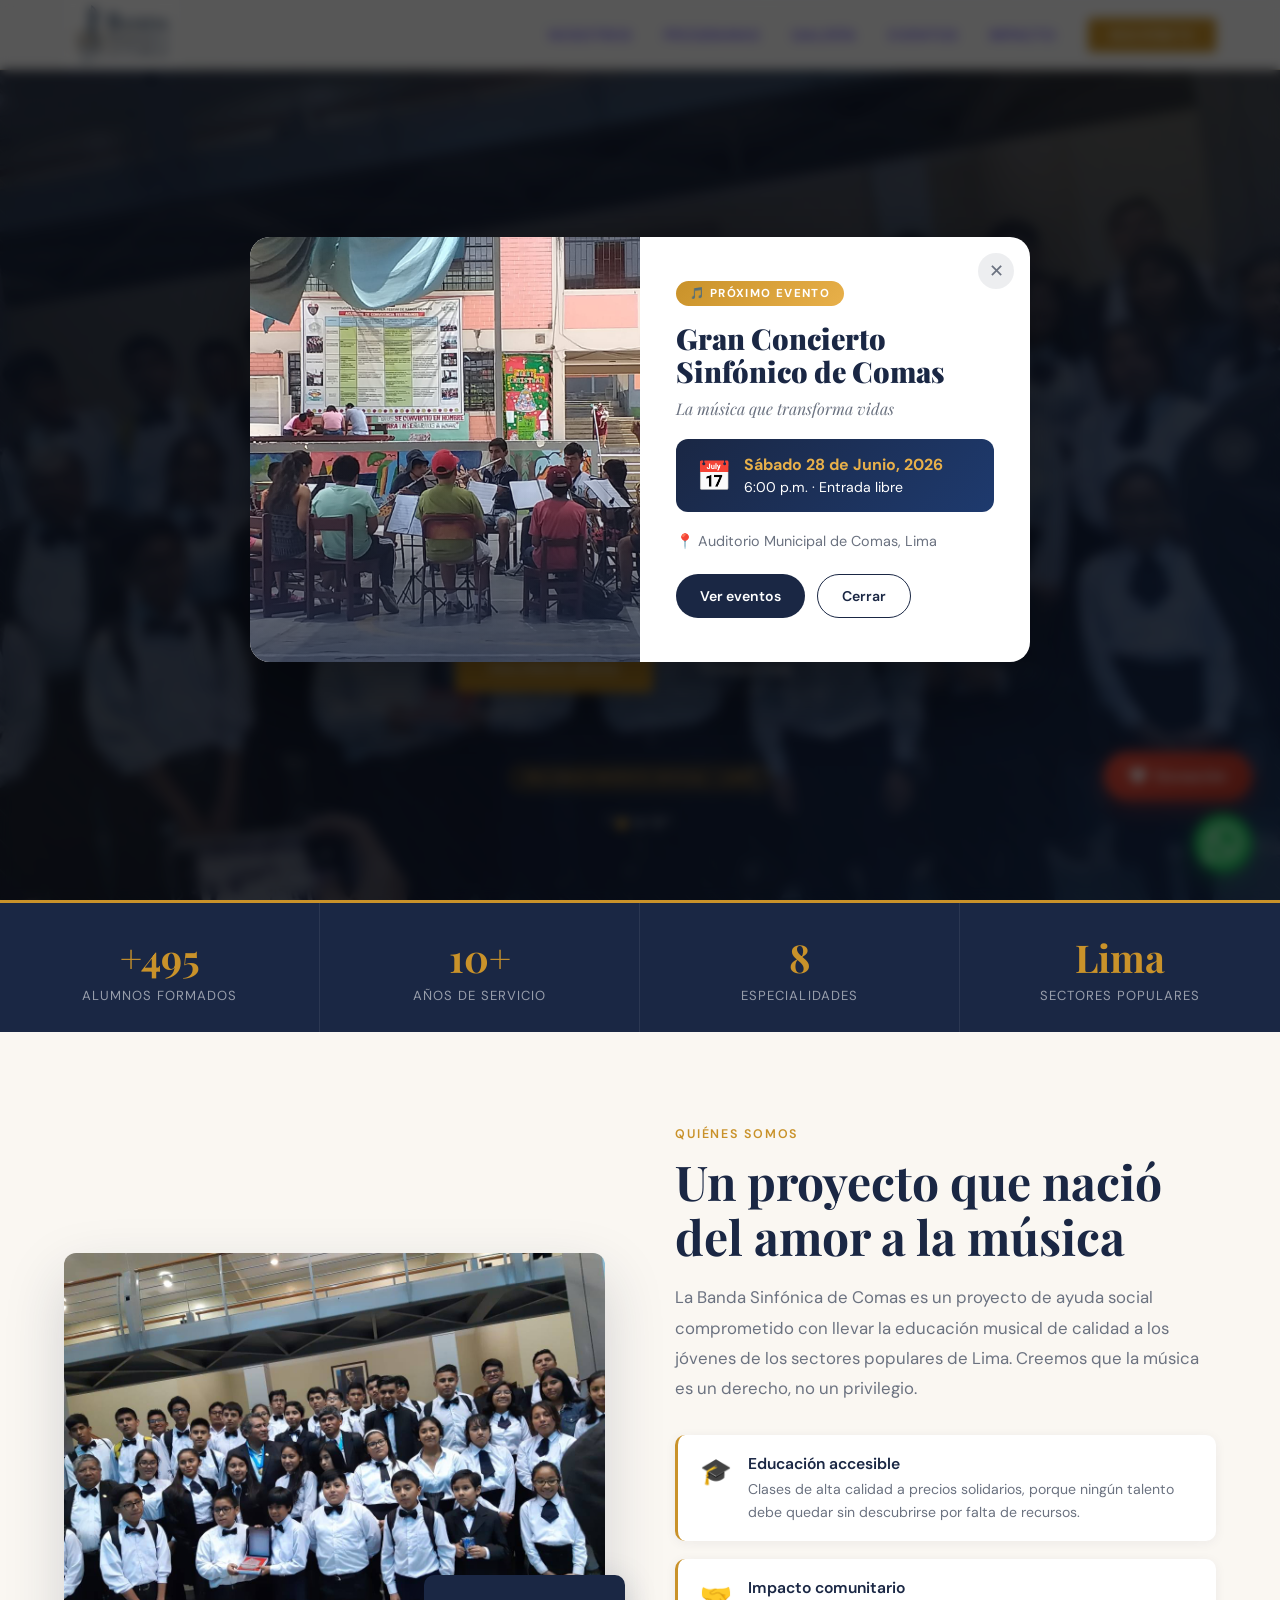
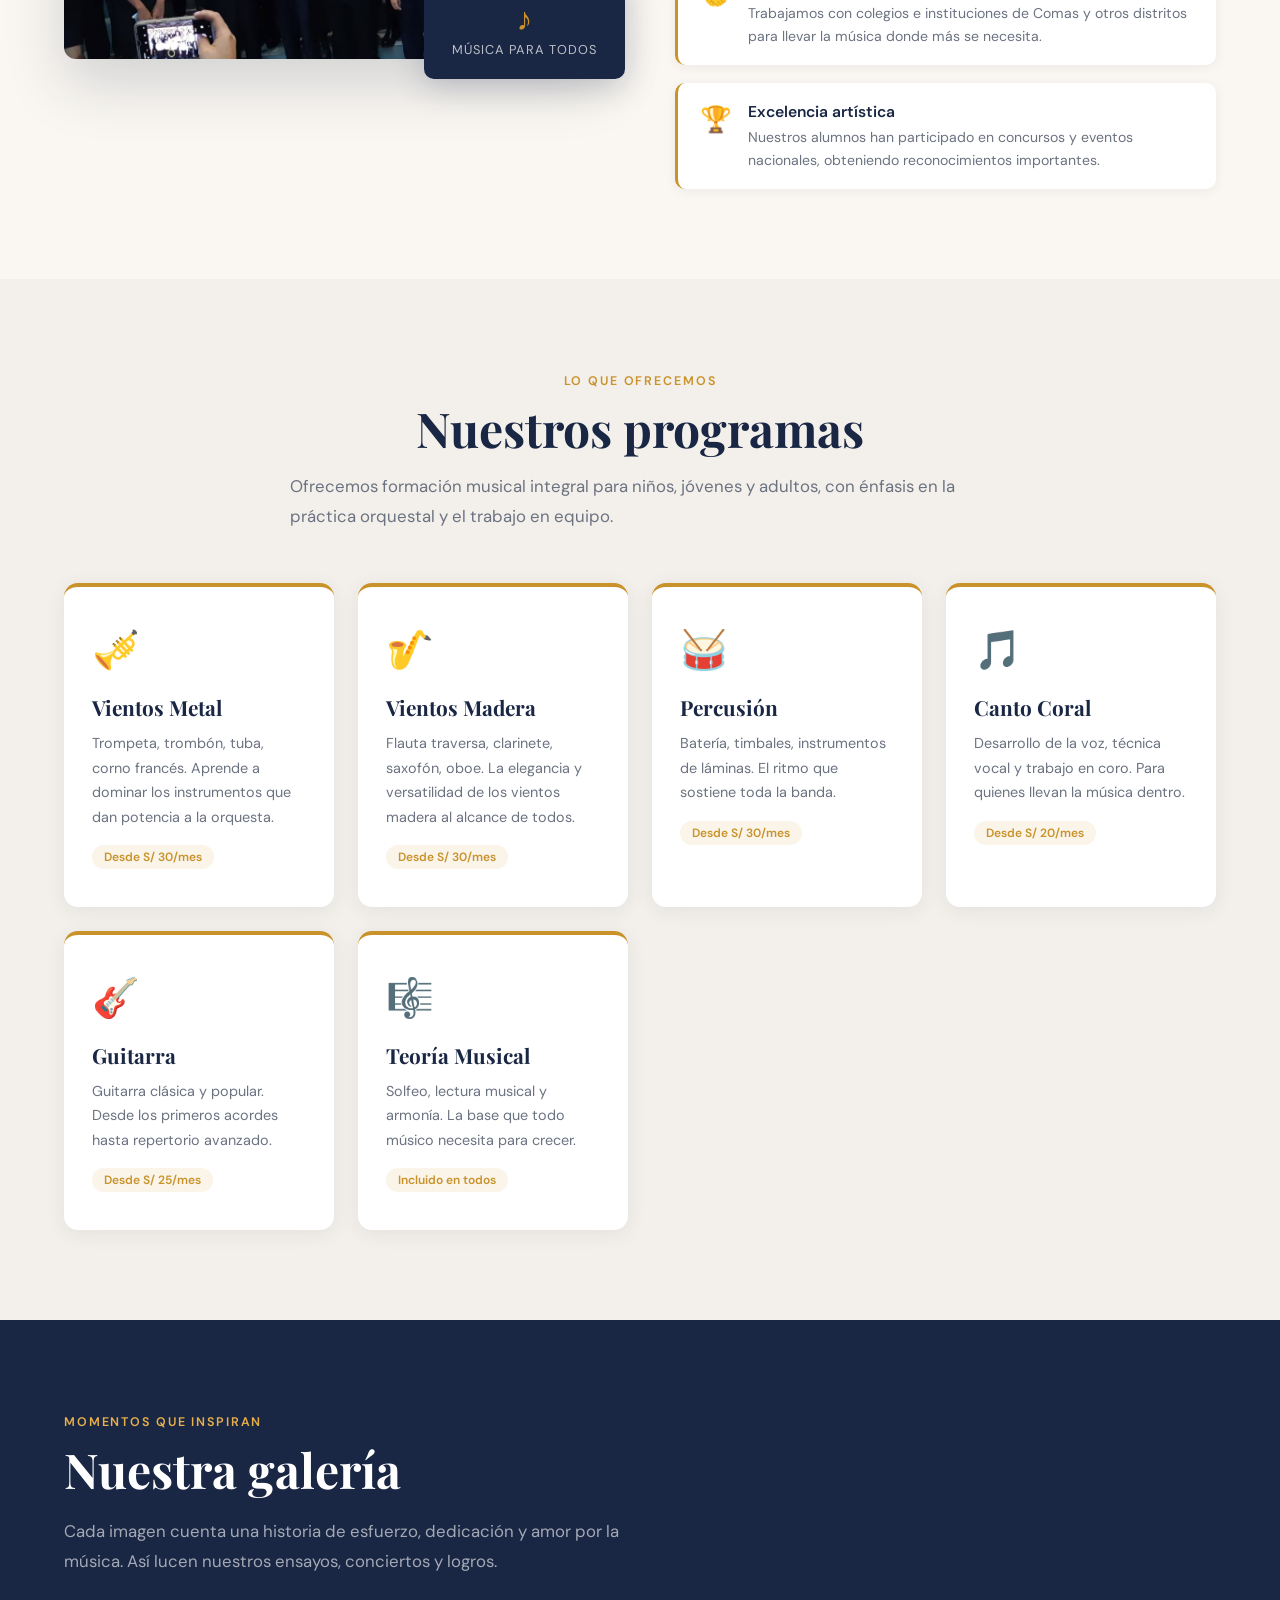
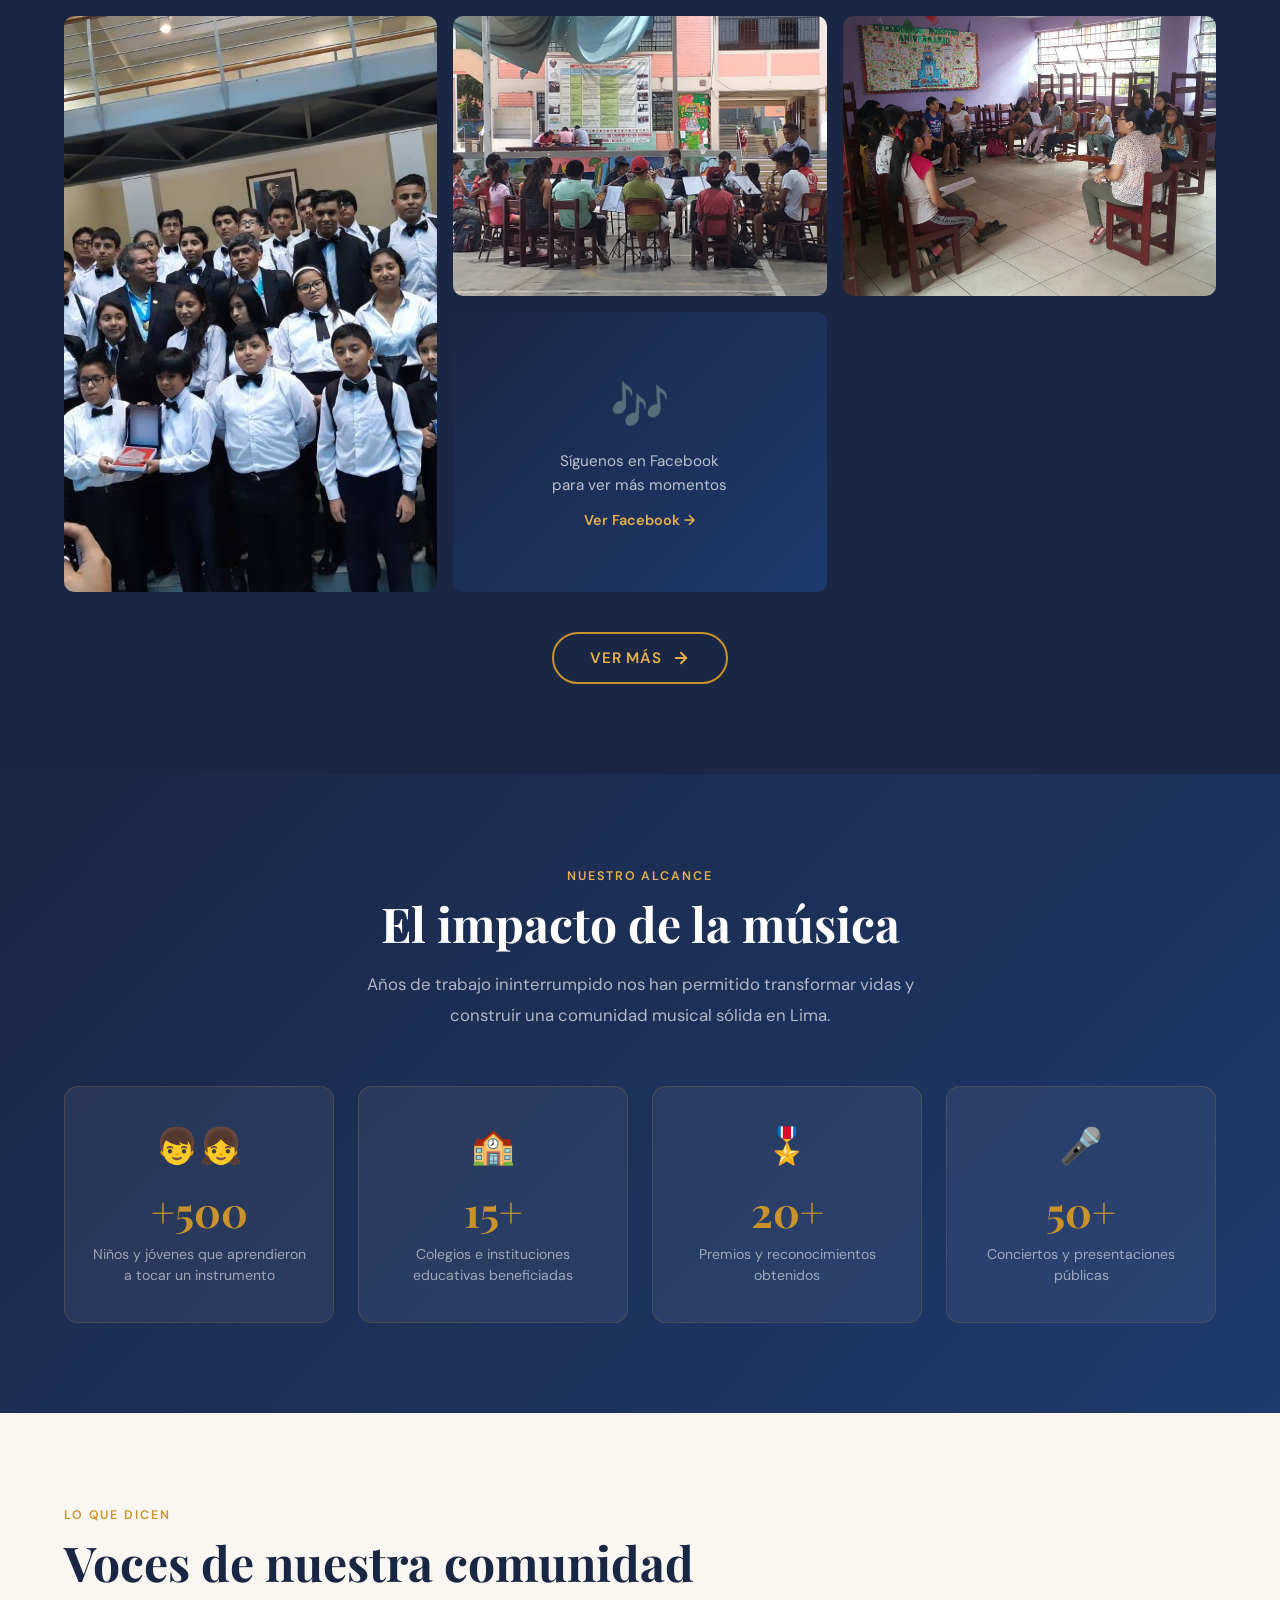
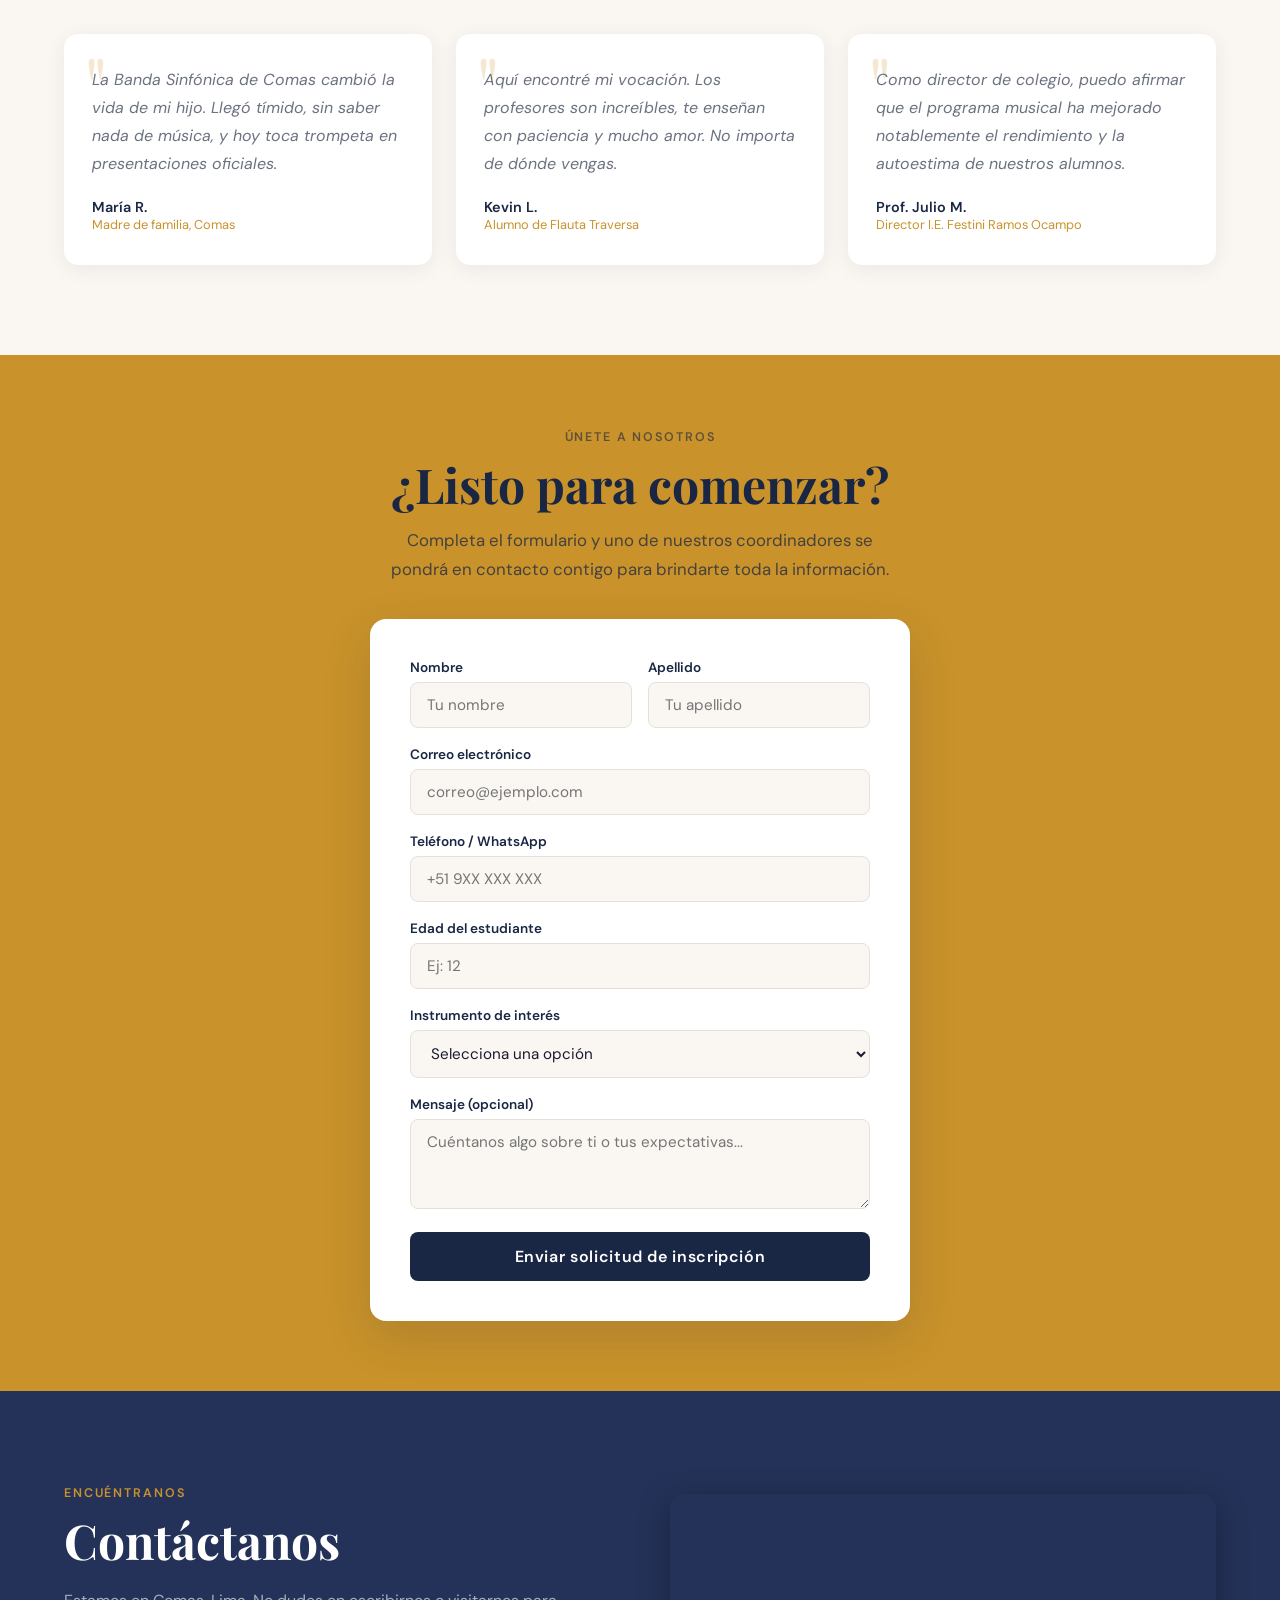
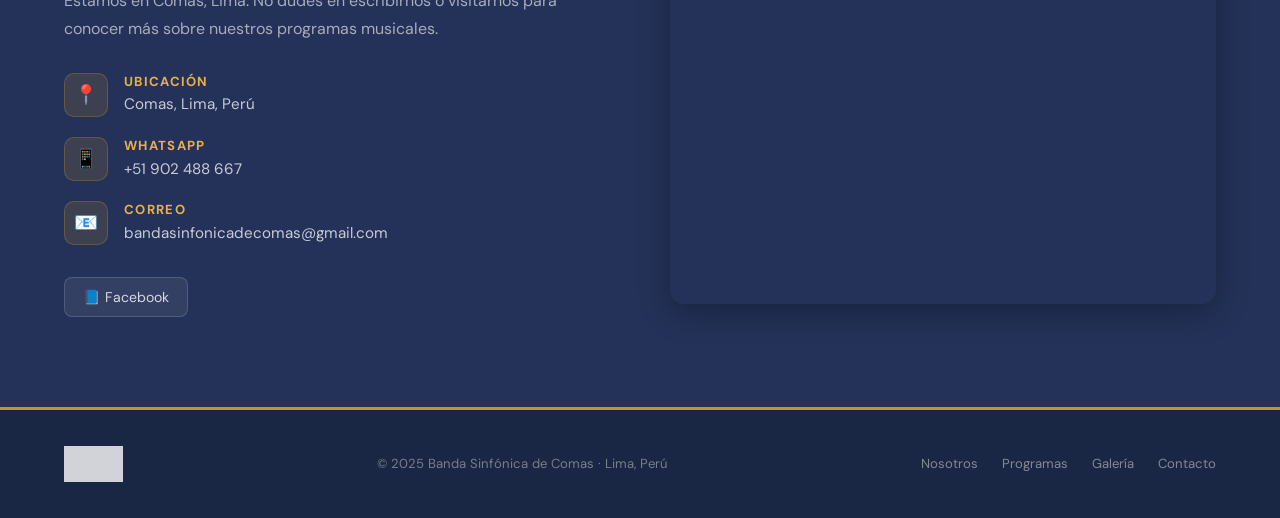
==== commit e5b91beb: "Rename index_2.html to index.html" ====
--- a/index.html
+++ b/index.html
@@ -1105,6 +1105,318 @@
       color: var(--gold-light);
     }
 
+    /* ── GALLERY VER MÁS ── */
+    .gallery-ver-mas {
+      text-align: center;
+      margin-top: 40px;
+    }
+
+    .btn-ver-mas {
+      display: inline-flex;
+      align-items: center;
+      gap: 10px;
+      background: transparent;
+      border: 2px solid var(--gold);
+      color: var(--gold-light);
+      text-decoration: none;
+      padding: 14px 36px;
+      border-radius: 50px;
+      font-weight: 600;
+      font-size: 0.95rem;
+      letter-spacing: 0.05em;
+      text-transform: uppercase;
+      transition: all 0.3s ease;
+    }
+
+    .btn-ver-mas:hover {
+      background: var(--gold);
+      color: #fff;
+      transform: translateY(-2px);
+      box-shadow: 0 8px 24px rgba(201, 146, 42, 0.35);
+    }
+
+    .btn-ver-mas svg {
+      width: 18px;
+      height: 18px;
+      transition: transform 0.3s;
+    }
+
+    .btn-ver-mas:hover svg {
+      transform: translateX(4px);
+    }
+
+    /* ── EVENT POPUP MODAL ── */
+    .event-overlay {
+      position: fixed;
+      inset: 0;
+      background: rgba(0, 0, 0, 0.65);
+      backdrop-filter: blur(6px);
+      z-index: 10000;
+      display: flex;
+      align-items: center;
+      justify-content: center;
+      opacity: 0;
+      animation: overlayFadeIn 0.4s ease forwards;
+    }
+
+    .event-overlay.closing {
+      animation: overlayFadeOut 0.3s ease forwards;
+    }
+
+    .event-modal {
+      background: #fff;
+      border-radius: 20px;
+      max-width: 780px;
+      width: 92%;
+      display: grid;
+      grid-template-columns: 1fr 1fr;
+      overflow: hidden;
+      box-shadow: 0 32px 80px rgba(0, 0, 0, 0.4);
+      transform: translateY(30px) scale(0.95);
+      animation: modalSlideIn 0.5s 0.15s ease forwards;
+      position: relative;
+    }
+
+    .event-overlay.closing .event-modal {
+      animation: modalSlideOut 0.3s ease forwards;
+    }
+
+    .event-modal-img {
+      position: relative;
+      overflow: hidden;
+      min-height: 360px;
+    }
+
+    .event-modal-img img {
+      width: 100%;
+      height: 100%;
+      object-fit: cover;
+      display: block;
+    }
+
+    .event-modal-img::after {
+      content: '';
+      position: absolute;
+      inset: 0;
+      background: linear-gradient(to top, rgba(26, 39, 68, 0.7) 0%, transparent 50%);
+    }
+
+    .event-modal-content {
+      padding: 44px 36px;
+      display: flex;
+      flex-direction: column;
+      justify-content: center;
+      position: relative;
+    }
+
+    .event-modal-badge {
+      display: inline-block;
+      background: linear-gradient(135deg, var(--gold), var(--gold-light));
+      color: #fff;
+      font-size: 0.72rem;
+      font-weight: 700;
+      letter-spacing: 0.12em;
+      text-transform: uppercase;
+      padding: 5px 14px;
+      border-radius: 20px;
+      margin-bottom: 16px;
+      width: fit-content;
+    }
+
+    .event-modal-title {
+      font-family: 'Playfair Display', serif;
+      font-size: 1.8rem;
+      font-weight: 900;
+      color: var(--navy);
+      line-height: 1.15;
+      margin-bottom: 10px;
+    }
+
+    .event-modal-subtitle {
+      font-family: 'Playfair Display', serif;
+      font-size: 1rem;
+      color: var(--gray);
+      font-style: italic;
+      margin-bottom: 20px;
+    }
+
+    .event-modal-date {
+      background: linear-gradient(135deg, var(--navy), #1e3a6e);
+      color: #fff;
+      padding: 14px 20px;
+      border-radius: 12px;
+      margin-bottom: 20px;
+      display: flex;
+      align-items: center;
+      gap: 12px;
+    }
+
+    .event-modal-date .date-icon {
+      font-size: 1.8rem;
+    }
+
+    .event-modal-date .date-info {
+      font-size: 0.88rem;
+      line-height: 1.5;
+    }
+
+    .event-modal-date .date-info strong {
+      display: block;
+      font-size: 1rem;
+      color: var(--gold-light);
+    }
+
+    .event-modal-venue {
+      color: var(--gray);
+      font-size: 0.9rem;
+      margin-bottom: 24px;
+      display: flex;
+      align-items: center;
+      gap: 8px;
+    }
+
+    .event-modal-actions {
+      display: flex;
+      gap: 12px;
+      flex-wrap: wrap;
+    }
+
+    .event-modal-actions .btn-event {
+      display: inline-flex;
+      align-items: center;
+      gap: 8px;
+      padding: 12px 24px;
+      border-radius: 50px;
+      font-weight: 600;
+      font-size: 0.88rem;
+      text-decoration: none;
+      transition: all 0.25s;
+      cursor: pointer;
+      border: none;
+      font-family: inherit;
+    }
+
+    .btn-event-primary {
+      background: var(--navy);
+      color: #fff;
+    }
+
+    .btn-event-primary:hover {
+      background: var(--gold);
+      transform: translateY(-2px);
+      box-shadow: 0 6px 20px rgba(201, 146, 42, 0.35);
+    }
+
+    .btn-event-secondary {
+      background: transparent;
+      border: 1.5px solid var(--navy) !important;
+      color: var(--navy);
+    }
+
+    .btn-event-secondary:hover {
+      background: var(--navy);
+      color: #fff;
+    }
+
+    .event-close {
+      position: absolute;
+      top: 16px;
+      right: 16px;
+      width: 36px;
+      height: 36px;
+      border-radius: 50%;
+      background: rgba(26, 39, 68, 0.08);
+      border: none;
+      cursor: pointer;
+      display: flex;
+      align-items: center;
+      justify-content: center;
+      font-size: 1.1rem;
+      color: var(--gray);
+      transition: all 0.2s;
+      z-index: 5;
+    }
+
+    .event-close:hover {
+      background: var(--navy);
+      color: #fff;
+    }
+
+    /* ── DONATION FLOAT BUTTON ── */
+    .donation-float {
+      position: fixed;
+      bottom: 100px;
+      right: 28px;
+      z-index: 998;
+      display: flex;
+      align-items: center;
+      gap: 0;
+      cursor: pointer;
+      text-decoration: none;
+    }
+
+    .donation-float-btn {
+      display: flex;
+      align-items: center;
+      gap: 8px;
+      background: linear-gradient(135deg, #e74c3c, #c0392b);
+      color: #fff;
+      padding: 14px 24px;
+      border-radius: 50px;
+      font-weight: 700;
+      font-size: 0.88rem;
+      letter-spacing: 0.04em;
+      box-shadow: 0 6px 24px rgba(231, 76, 60, 0.45);
+      transition: all 0.3s ease;
+      animation: donationPulse 2.5s infinite;
+    }
+
+    .donation-float:hover .donation-float-btn {
+      transform: scale(1.08);
+      box-shadow: 0 10px 32px rgba(231, 76, 60, 0.6);
+      animation: none;
+    }
+
+    .donation-float-btn svg {
+      width: 20px;
+      height: 20px;
+      fill: #fff;
+    }
+
+    .donation-tooltip {
+      position: absolute;
+      right: calc(100% + 12px);
+      background: rgba(26, 39, 68, 0.92);
+      color: #fff;
+      font-family: 'DM Sans', sans-serif;
+      font-size: 0.78rem;
+      font-weight: 500;
+      padding: 8px 14px;
+      border-radius: 8px;
+      white-space: nowrap;
+      opacity: 0;
+      pointer-events: none;
+      transform: translateX(8px);
+      transition: opacity 0.2s, transform 0.2s;
+      box-shadow: 0 4px 12px rgba(0, 0, 0, 0.2);
+    }
+
+    .donation-tooltip::after {
+      content: '';
+      position: absolute;
+      right: -6px;
+      top: 50%;
+      transform: translateY(-50%);
+      border: 6px solid transparent;
+      border-left-color: rgba(26, 39, 68, 0.92);
+      border-right: none;
+    }
+
+    .donation-float:hover .donation-tooltip {
+      opacity: 1;
+      transform: translateX(0);
+    }
+
     /* ── ANIMATIONS ── */
     @keyframes fadeUp {
       from {
@@ -1130,6 +1442,44 @@
       }
     }
 
+    @keyframes overlayFadeIn {
+      from { opacity: 0; }
+      to { opacity: 1; }
+    }
+
+    @keyframes overlayFadeOut {
+      from { opacity: 1; }
+      to { opacity: 0; }
+    }
+
+    @keyframes modalSlideIn {
+      from {
+        transform: translateY(30px) scale(0.95);
+        opacity: 0;
+      }
+      to {
+        transform: translateY(0) scale(1);
+        opacity: 1;
+      }
+    }
+
+    @keyframes modalSlideOut {
+      from {
+        transform: translateY(0) scale(1);
+        opacity: 1;
+      }
+      to {
+        transform: translateY(30px) scale(0.9);
+        opacity: 0;
+      }
+    }
+
+    @keyframes donationPulse {
+      0% { box-shadow: 0 6px 24px rgba(231, 76, 60, 0.45); }
+      50% { box-shadow: 0 6px 32px rgba(231, 76, 60, 0.7), 0 0 0 10px rgba(231, 76, 60, 0.1); }
+      100% { box-shadow: 0 6px 24px rgba(231, 76, 60, 0.45); }
+    }
+
     .reveal {
       opacity: 0;
       transform: translateY(28px);
@@ -1206,6 +1556,29 @@
       .footer-links {
         justify-content: center;
         flex-wrap: wrap;
+      }
+
+      .event-modal {
+        grid-template-columns: 1fr;
+        max-width: 95%;
+      }
+
+      .event-modal-img {
+        min-height: 200px;
+        max-height: 220px;
+      }
+
+      .event-modal-content {
+        padding: 28px 24px;
+      }
+
+      .event-modal-title {
+        font-size: 1.4rem;
+      }
+
+      .donation-float-btn {
+        padding: 12px 18px;
+        font-size: 0.82rem;
       }
     }
   </style>
@@ -1222,6 +1595,7 @@
       <li><a href="#nosotros">Nosotros</a></li>
       <li><a href="#programas">Programas</a></li>
       <li><a href="#galeria">Galería</a></li>
+      <li><a href="Eventos.html">Eventos</a></li>
       <li><a href="#impacto">Impacto</a></li>
       <li><a href="#inscripcion" class="nav-cta">Inscríbete</a></li>
     </ul>
@@ -1234,6 +1608,7 @@
     <a href="#nosotros">Nosotros</a>
     <a href="#programas">Programas</a>
     <a href="#galeria">Galería</a>
+    <a href="Eventos.html">Eventos</a>
     <a href="#impacto">Impacto</a>
     <a href="#contacto">Contacto</a>
     <a href="#inscripcion" style="color:var(--gold-light);font-weight:700;">Inscríbete</a>
@@ -1423,6 +1798,12 @@
         </div>
       </div>
     </div>
+    <div class="gallery-ver-mas reveal">
+      <a href="galeria.html" class="btn-ver-mas">
+        Ver más
+        <svg xmlns="http://www.w3.org/2000/svg" viewBox="0 0 24 24" fill="none" stroke="currentColor" stroke-width="2.5" stroke-linecap="round" stroke-linejoin="round"><line x1="5" y1="12" x2="19" y2="12"></line><polyline points="12 5 19 12 12 19"></polyline></svg>
+      </a>
+    </div>
   </section>
 
   <!-- IMPACTO -->
@@ -1584,6 +1965,42 @@
     </div>
   </section>
 
+  <!-- DONATION FLOATING BUTTON -->
+  <a href="donacion.html" class="donation-float" id="donationFloat" aria-label="Donar al proyecto">
+    <span class="donation-tooltip">¡Ayúdanos a seguir transformando vidas!</span>
+    <div class="donation-float-btn">
+      <svg xmlns="http://www.w3.org/2000/svg" viewBox="0 0 24 24"><path d="M12 21.35l-1.45-1.32C5.4 15.36 2 12.28 2 8.5 2 5.42 4.42 3 7.5 3c1.74 0 3.41.81 4.5 2.09C13.09 3.81 14.76 3 16.5 3 19.58 3 22 5.42 22 8.5c0 3.78-3.4 6.86-8.55 11.54L12 21.35z"/></svg>
+      Donación
+    </div>
+  </a>
+
+  <!-- EVENT POPUP MODAL -->
+  <div class="event-overlay" id="eventOverlay">
+    <div class="event-modal">
+      <div class="event-modal-img">
+        <img src="./slide2.jpg" alt="Evento Banda Sinfónica de Comas" />
+      </div>
+      <div class="event-modal-content">
+        <button class="event-close" id="eventClose" aria-label="Cerrar">✕</button>
+        <span class="event-modal-badge">🎵 Próximo Evento</span>
+        <h2 class="event-modal-title">Gran Concierto Sinfónico de Comas</h2>
+        <p class="event-modal-subtitle">La música que transforma vidas</p>
+        <div class="event-modal-date">
+          <div class="date-icon">📅</div>
+          <div class="date-info">
+            <strong>Sábado 28 de Junio, 2026</strong>
+            6:00 p.m. · Entrada libre
+          </div>
+        </div>
+        <div class="event-modal-venue">📍 Auditorio Municipal de Comas, Lima</div>
+        <div class="event-modal-actions">
+          <a href="Eventos.html" class="btn-event btn-event-primary">Ver eventos</a>
+          <button class="btn-event btn-event-secondary" onclick="closeEventPopup()">Cerrar</button>
+        </div>
+      </div>
+    </div>
+  </div>
+
   <!-- FOOTER -->
   <footer>
     <div class="footer-logo">
@@ -1656,6 +2073,34 @@
         return;
       }
       alert('¡Gracias, ' + nombre + '! Hemos recibido tu solicitud. Nos pondremos en contacto contigo pronto. 🎵');
+    }
+
+    // ── EVENT POPUP ──
+    function closeEventPopup() {
+      const overlay = document.getElementById('eventOverlay');
+      overlay.classList.add('closing');
+      setTimeout(() => {
+        overlay.style.display = 'none';
+      }, 350);
+      sessionStorage.setItem('eventPopupClosed', 'true');
+    }
+
+    // Close popup with X button
+    document.getElementById('eventClose').addEventListener('click', closeEventPopup);
+
+    // Close popup when clicking overlay background
+    document.getElementById('eventOverlay').addEventListener('click', (e) => {
+      if (e.target === e.currentTarget) closeEventPopup();
+    });
+
+    // Close popup with Escape key
+    document.addEventListener('keydown', (e) => {
+      if (e.key === 'Escape') closeEventPopup();
+    });
+
+    // Only show popup once per session
+    if (sessionStorage.getItem('eventPopupClosed') === 'true') {
+      document.getElementById('eventOverlay').style.display = 'none';
     }
 
     // ── STATS COUNTER ANIMATION ──
@@ -1708,4 +2153,4 @@
   </script>
 </body>
 
-</html>+</html>
